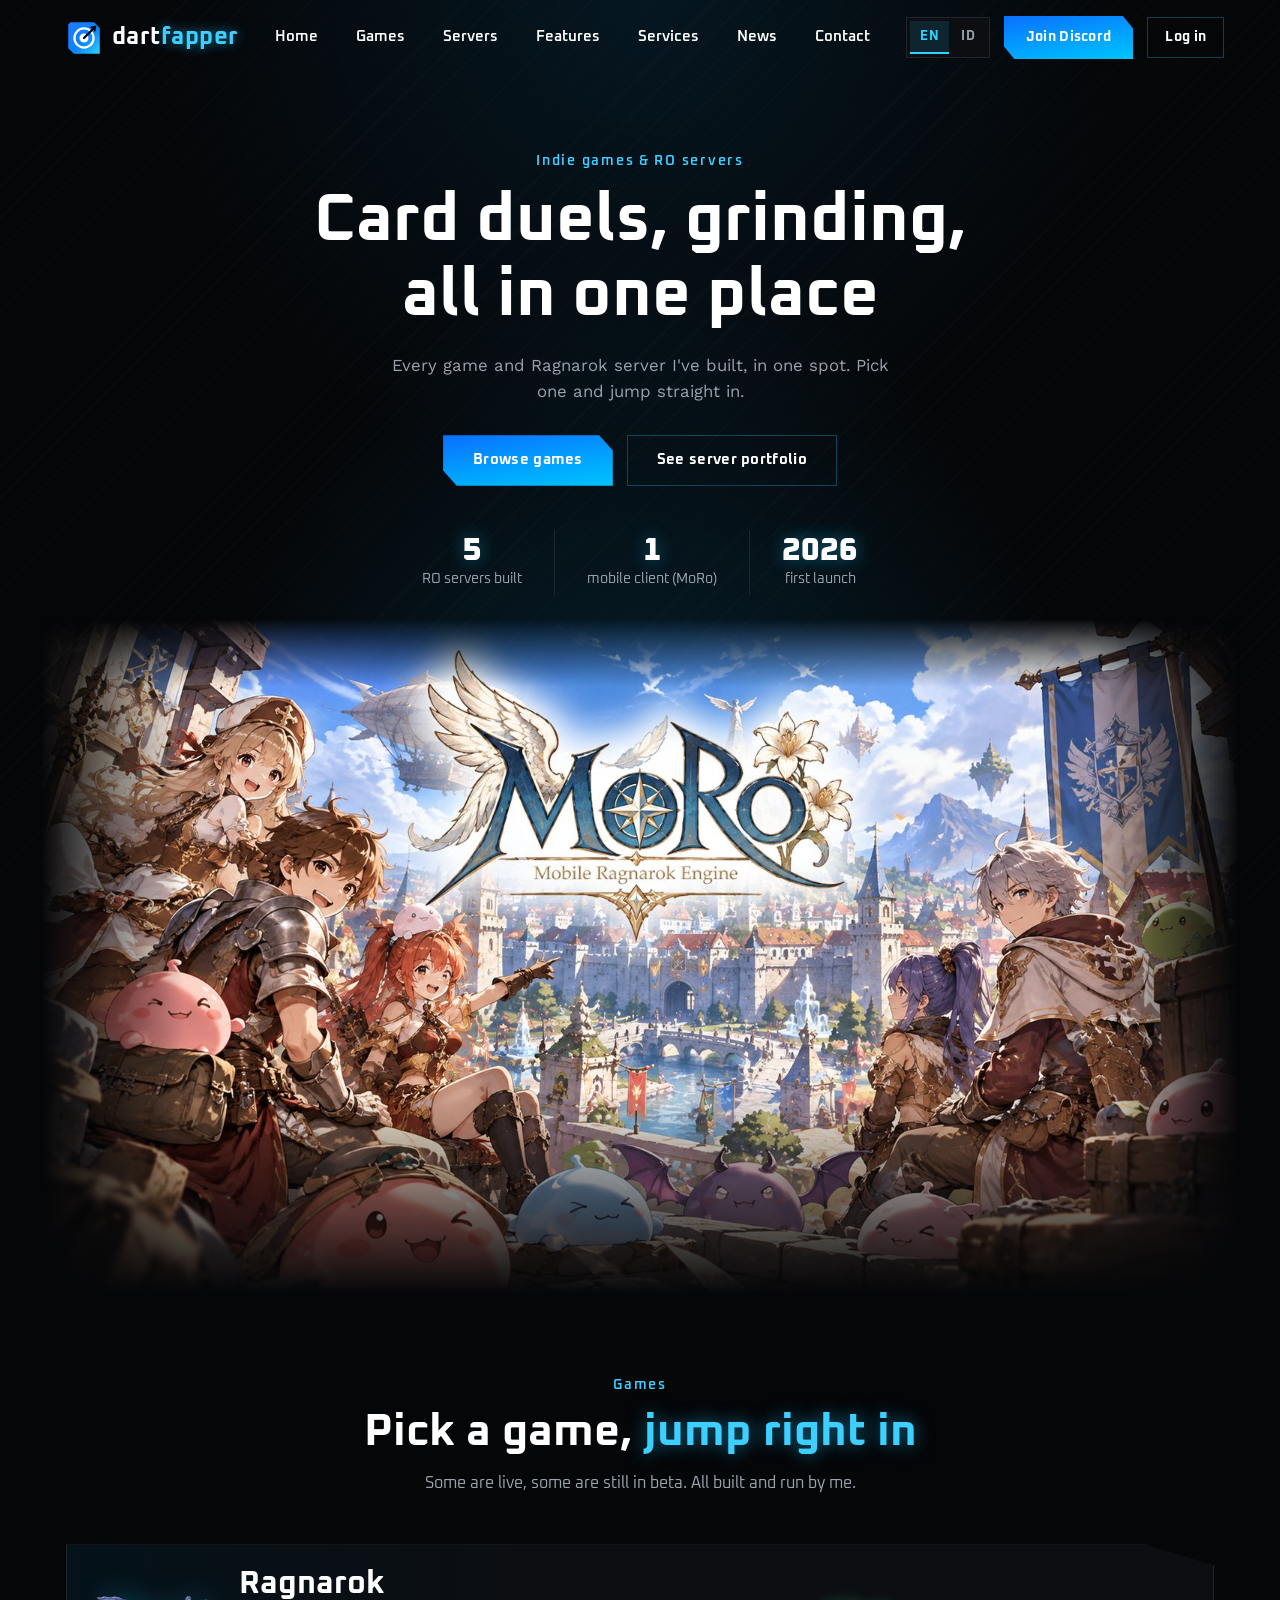
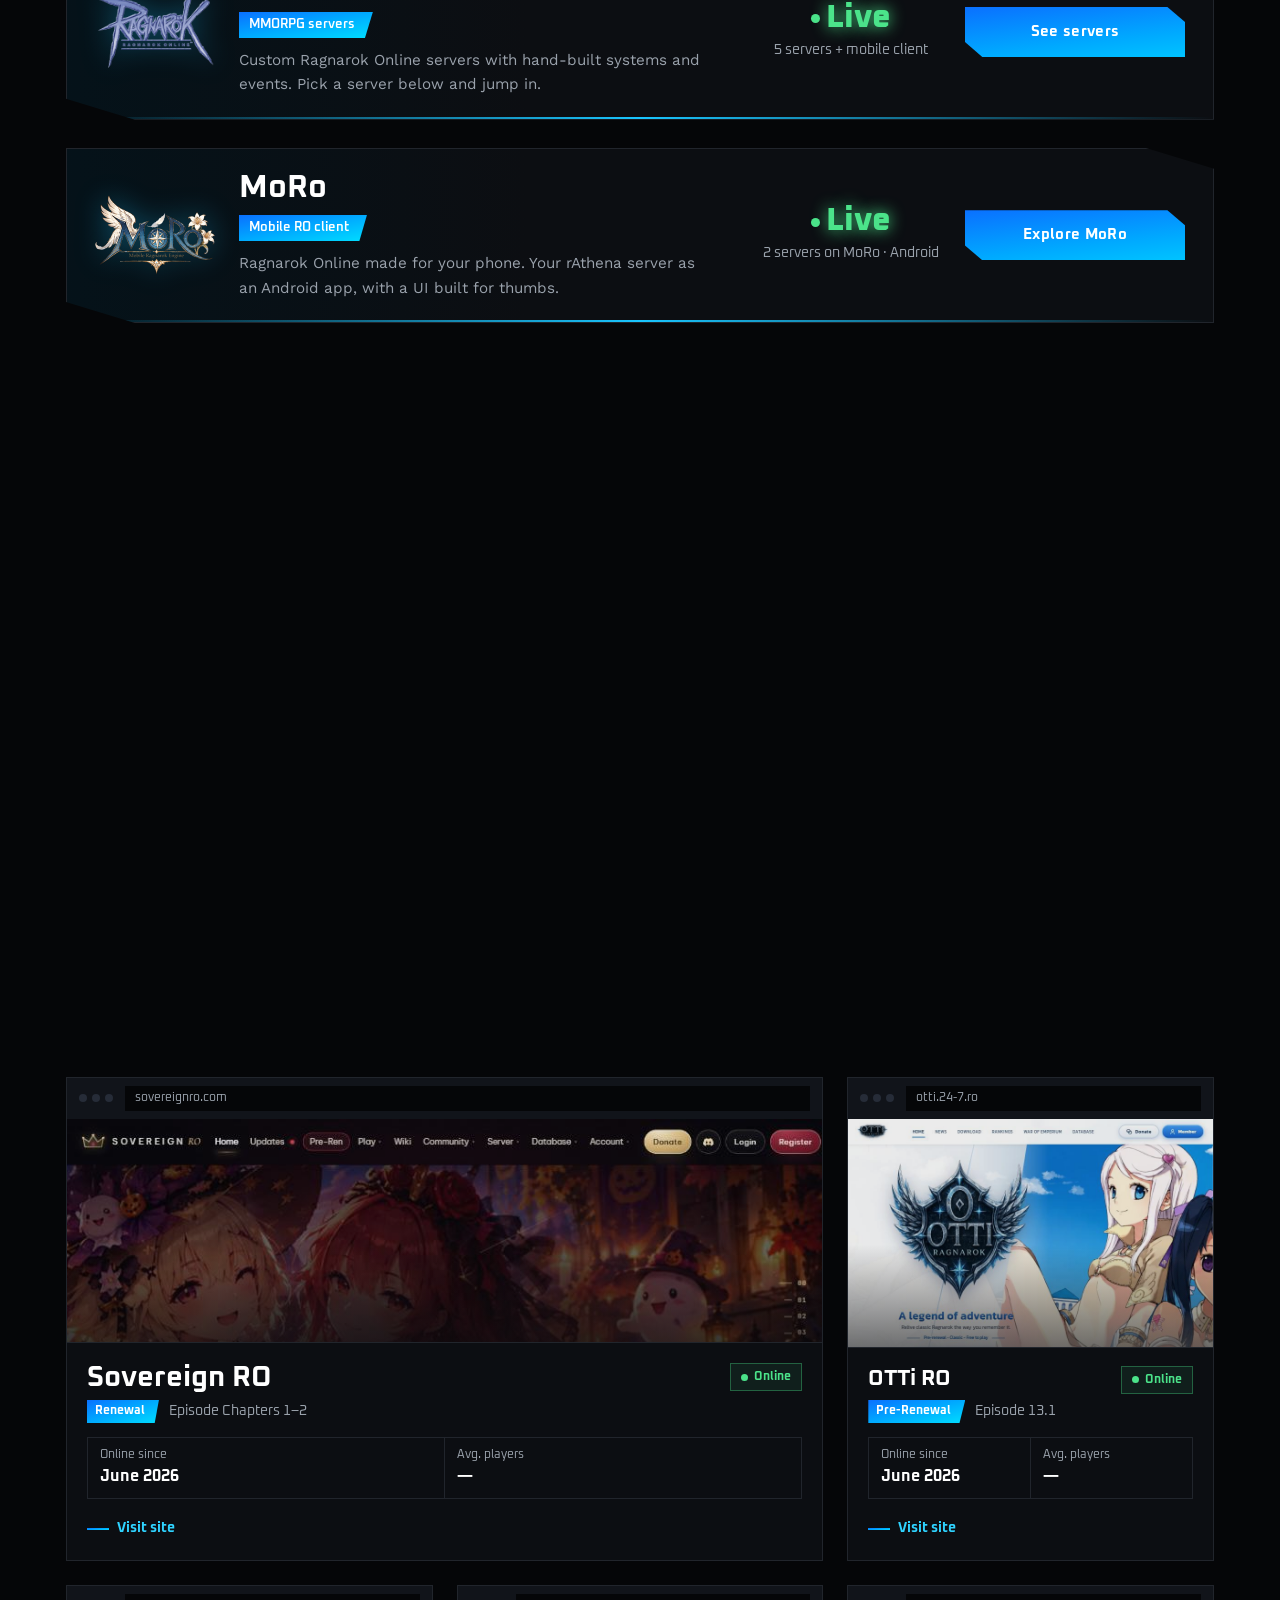
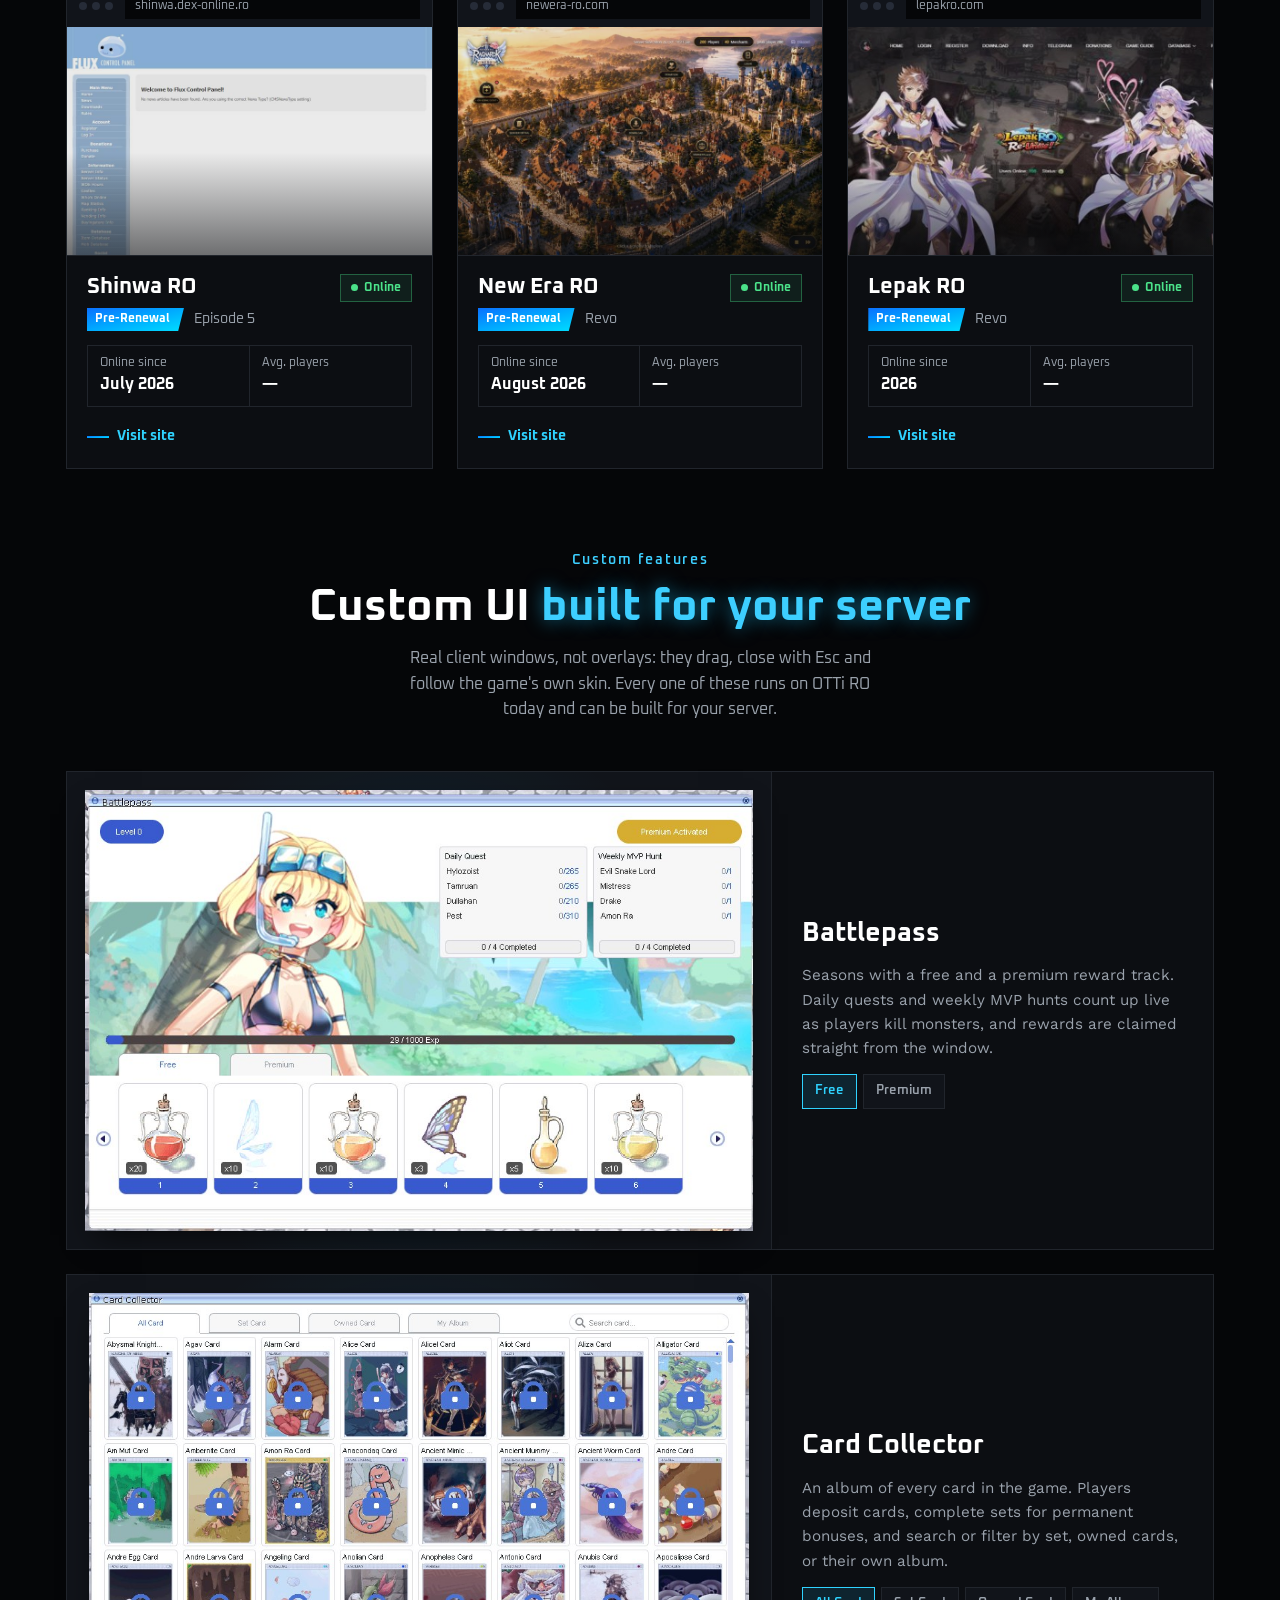
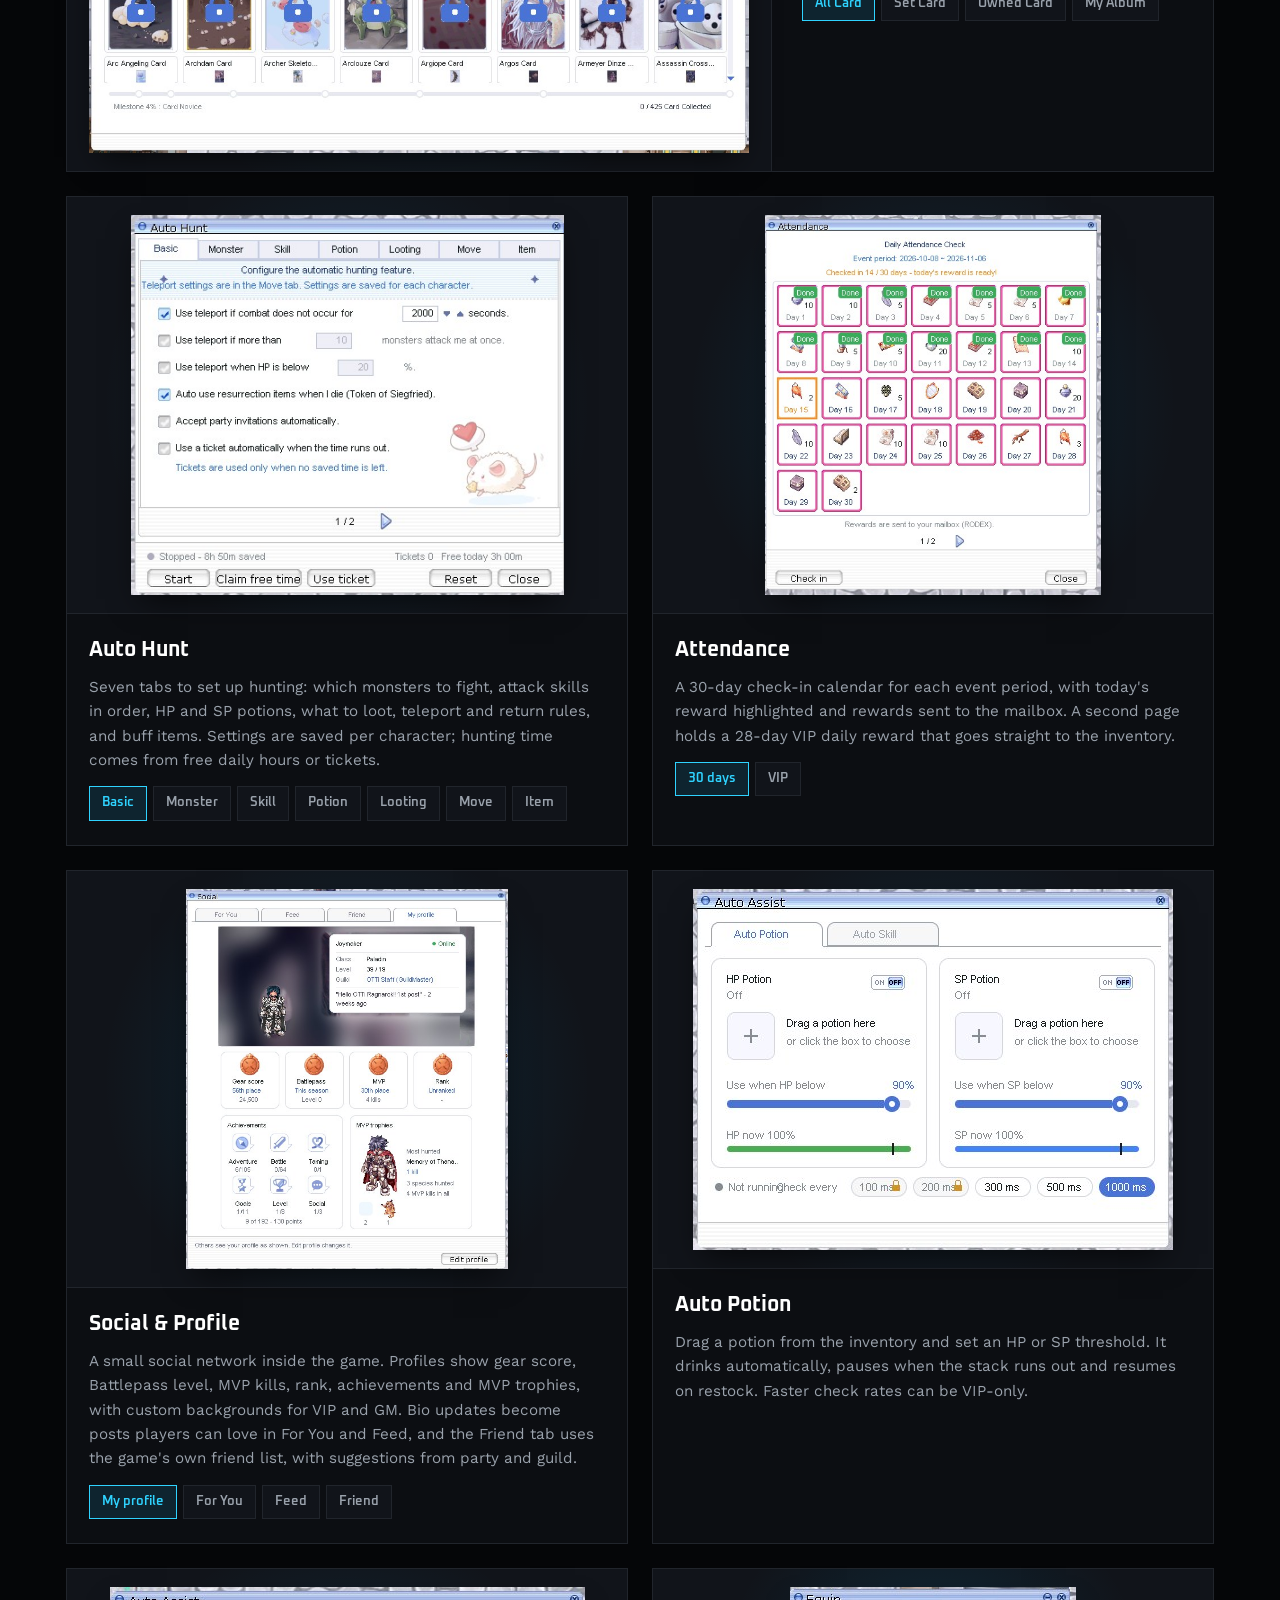
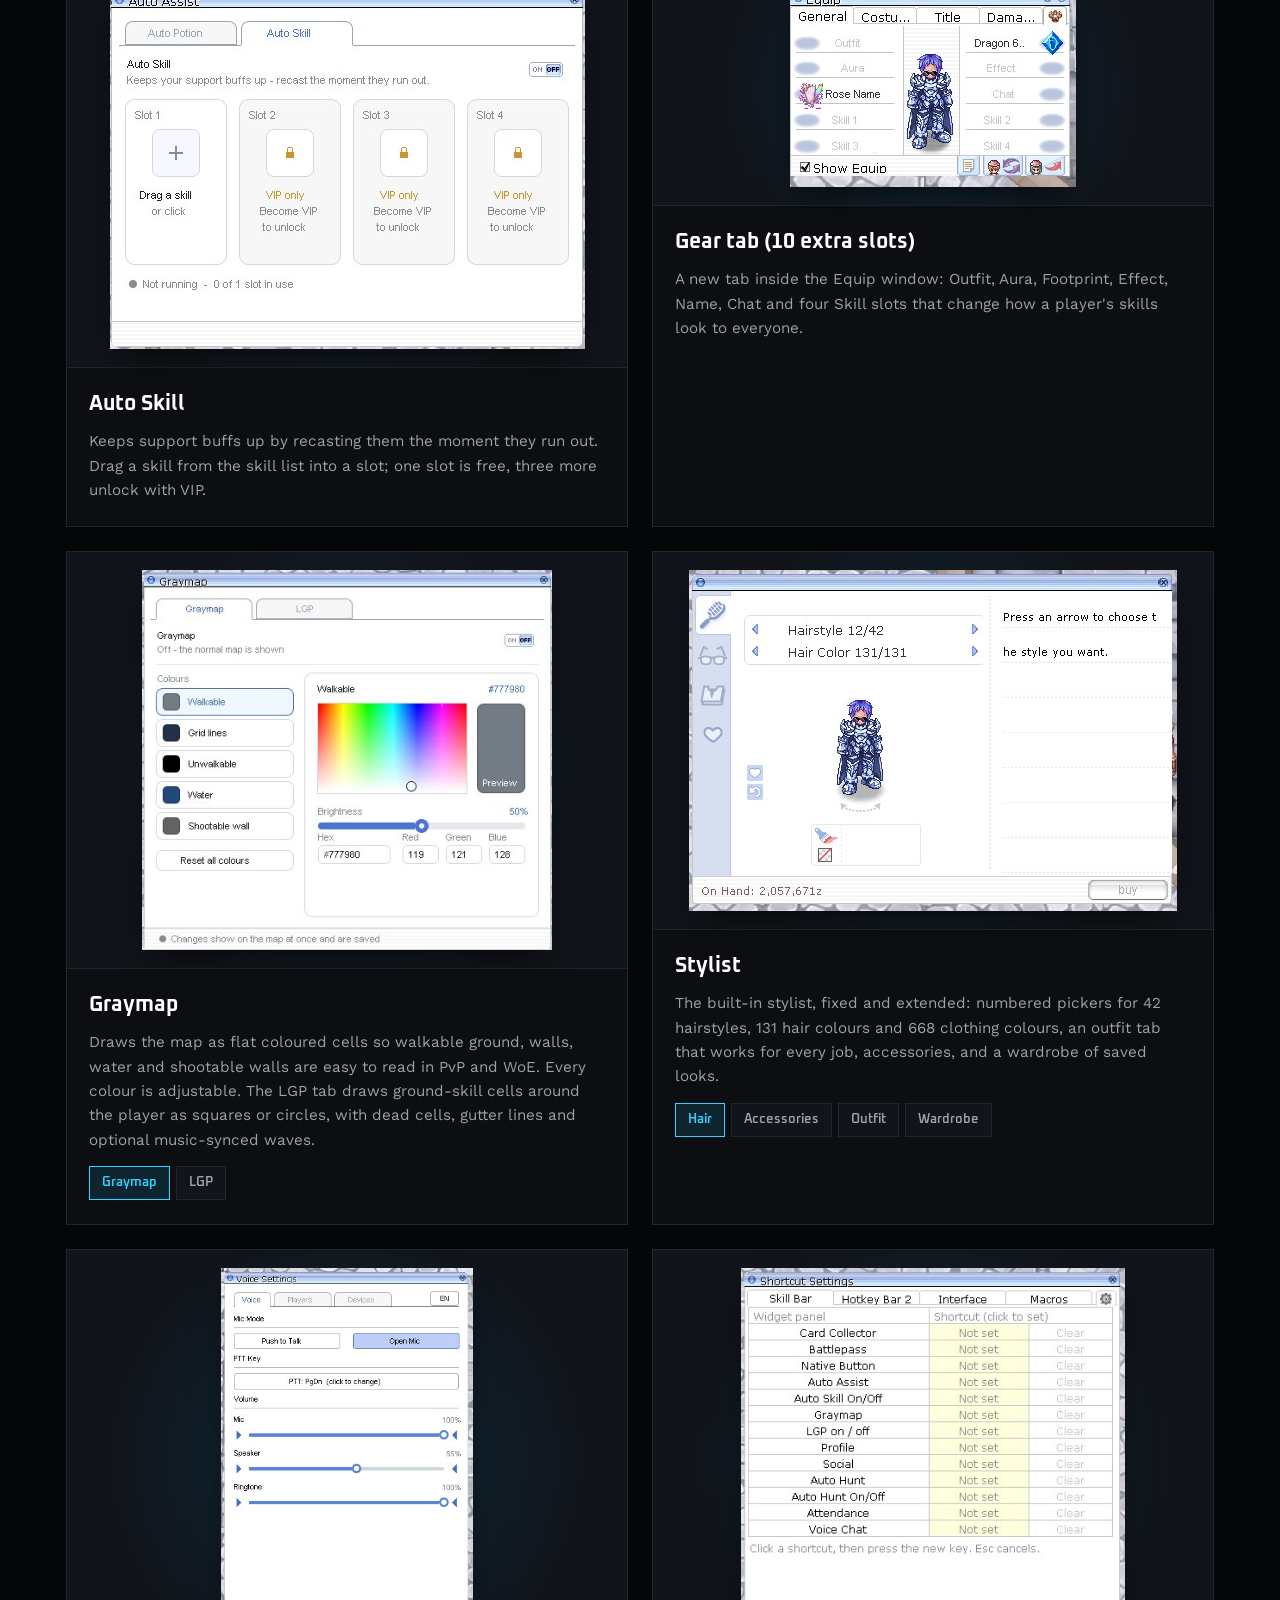
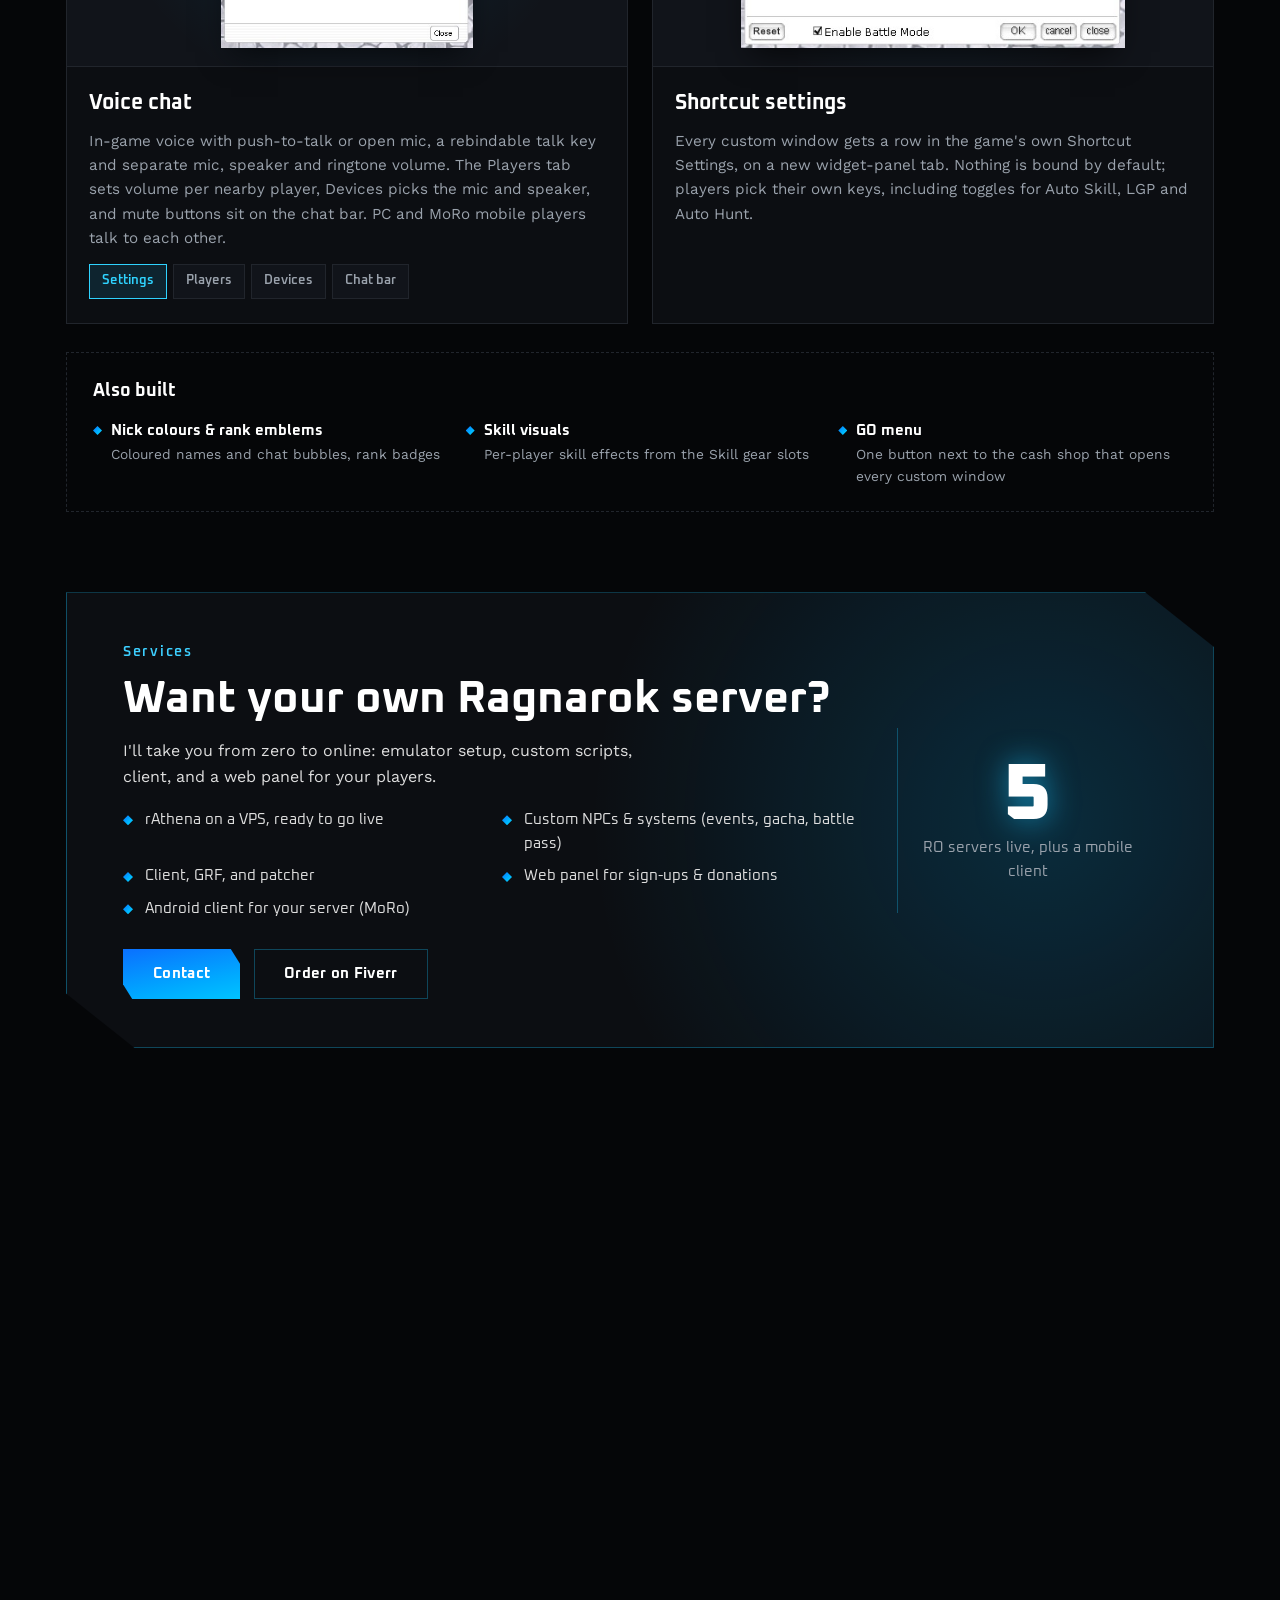
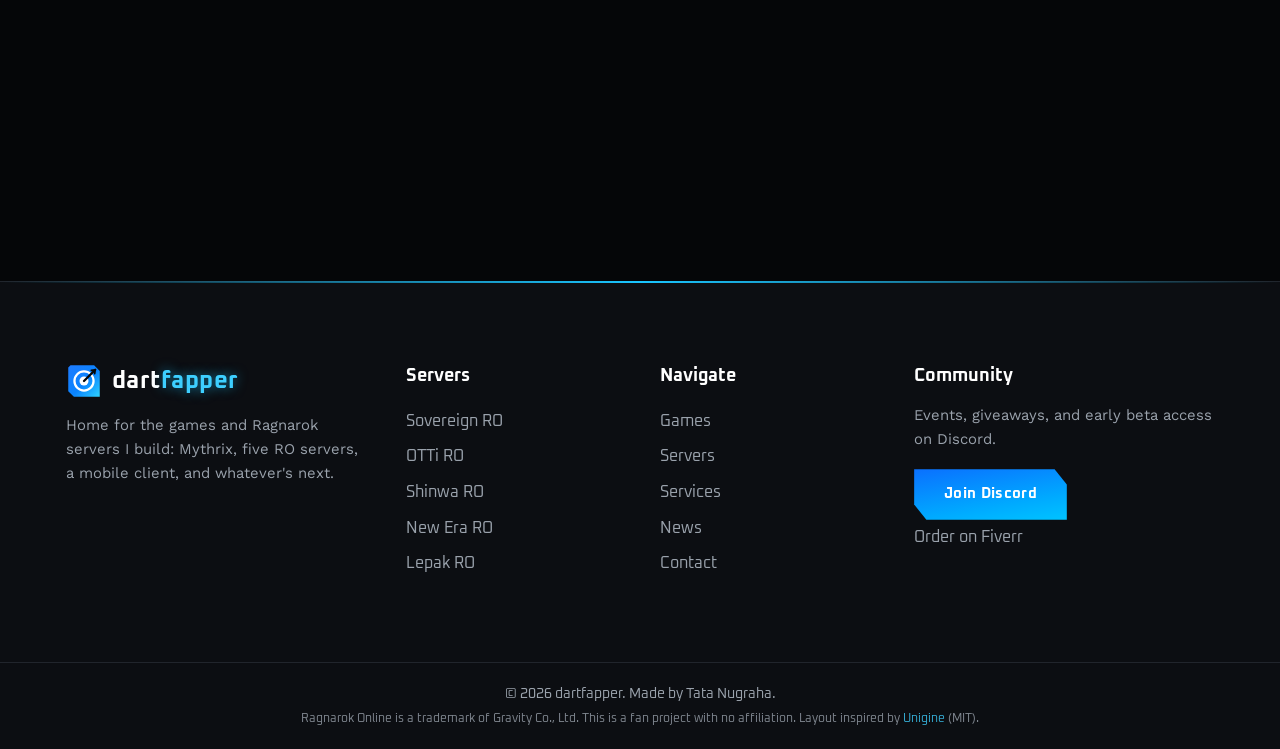
==== index.html @ bc4ebe02 "judul section jadi 'Custom UI built for your server'; Voice 4 tab, Gear baru, kartu Shortcut setting" ====
<!DOCTYPE html>
<html lang="en">
<head>
  <meta charset="UTF-8">
  <meta name="viewport" content="width=device-width, initial-scale=1.0">
  <title>dartfapper — games & Ragnarok servers by Tata</title>
  <meta name="description" content="Games and Ragnarok Online private servers built by Tata Nugraha: Mythrix, Sovereign RO, OTTi RO, Shinwa RO, New Era RO, Lepak RO, and more.">
  <meta property="og:title" content="dartfapper">
  <meta property="og:description" content="Games and Ragnarok servers built by Tata. Pick one and jump in.">
  <meta property="og:image" content="assets/images/servers/newera.jpg">
  <meta name="theme-color" content="#050608">
  <link rel="icon" href="assets/images/favicon.svg" type="image/svg+xml">

  <link rel="preconnect" href="https://fonts.googleapis.com">
  <link rel="preconnect" href="https://fonts.gstatic.com" crossorigin>
  <link href="https://fonts.googleapis.com/css2?family=Oxanium:wght@400;500;600;700;800&family=Work+Sans:wght@400;600&display=swap" rel="stylesheet">
  <link rel="stylesheet" href="assets/css/style.css?v=20261029k">
</head>

<body>

  <!-- HEADER -->
  <header class="header" data-header>
    <div class="container">
      <a href="#top" class="logo" aria-label="dartfapper home">
        <img src="assets/images/favicon.svg" width="36" height="36" alt="">
        <span>dart<b>fapper</b></span>
      </a>

      <nav class="navbar" data-navbar aria-label="Main menu">
        <ul class="navbar-list">
          <li><a href="#top" class="navbar-link" data-nav-link data-i18n="nav.home">Home</a></li>
          <li><a href="#games" class="navbar-link" data-nav-link data-i18n="nav.games">Games</a></li>
          <li><a href="#portfolio" class="navbar-link" data-nav-link data-i18n="nav.portfolio">Servers</a></li>
          <li><a href="#features" class="navbar-link" data-nav-link data-i18n="nav.features">Features</a></li>
          <li><a href="#service" class="navbar-link" data-nav-link data-i18n="nav.service">Services</a></li>
          <li><a href="#news" class="navbar-link" data-nav-link data-i18n="nav.news">News</a></li>
          <li><a href="contact/" class="navbar-link" data-i18n="cta.contact">Contact</a></li>
        </ul>
      </nav>

      <div class="header-actions">
        <div class="lang-switch" role="group" aria-label="Language">
          <button type="button" data-lang-btn="en" aria-pressed="true">EN</button>
          <button type="button" data-lang-btn="id" aria-pressed="false">ID</button>
        </div>
        <a href="#" class="btn btn-primary header-btn" data-discord target="_blank" rel="noopener" data-i18n="cta.discord">Join Discord</a>
        <a href="#" class="btn btn-ghost login-btn" data-login hidden data-i18n="cta.login">Log in</a>
        <button type="button" class="account-chip" data-account hidden>
          <img src="assets/images/favicon.svg" width="28" height="28" alt="" data-account-avatar>
          <span data-account-name></span>
        </button>
        <button class="nav-toggle-btn" aria-label="Open menu" aria-expanded="false" data-nav-toggler>
          <span class="line"></span><span class="line"></span><span class="line"></span>
        </button>
      </div>
    </div>
  </header>

  <main>
    <article>

      <!-- HERO -->
      <section class="hero" id="top" aria-labelledby="hero-title">
        <div class="container">
          <p class="section-subtitle" data-i18n="hero.kicker">Indie games & RO servers</p>
          <h1 class="h1 hero-title" id="hero-title" data-i18n-html="hero.title">Card duels, grinding,<br>all in one place</h1>
          <p class="hero-text" data-i18n="hero.text">Every game and Ragnarok server I've built, in one spot. Pick one and jump straight in.</p>
          <div class="hero-cta">
            <a href="#games" class="btn btn-primary" data-i18n="hero.cta1">Browse games</a>
            <a href="#portfolio" class="btn btn-ghost" data-i18n="hero.cta2">See server portfolio</a>
          </div>
          <ul class="hero-stats">
            <li><strong data-stat="servers">6</strong><span data-i18n="stats.servers">RO servers built</span></li>
            <li><strong data-stat="clients">1</strong><span data-i18n="stats.clients">mobile client (MoRo)</span></li>
            <li><strong>2026</strong><span data-i18n="stats.since">first launch</span></li>
          </ul>
        </div>
        <figure class="hero-banner">
          <a href="moro/" aria-label="MoRo, Mobile Ragnarok Engine">
            <img src="assets/images/hero-moro.jpg" width="1600" height="900" alt="MoRo, Mobile Ragnarok Engine: adventurers and poring above a city">
          </a>
        </figure>
      </section>

      <!-- GAMES -->
      <section class="section games" id="games" aria-labelledby="games-title">
        <div class="container">
          <p class="section-subtitle" data-reveal data-i18n="games.kicker">Games</p>
          <h2 class="h2 section-title" id="games-title" data-reveal data-i18n-html="games.title">Pick a game, <span class="span">jump right in</span></h2>
          <p class="section-text" data-reveal data-i18n="games.text">Some are live, some are still in beta. All built and run by me.</p>
          <ul class="game-list" id="game-list"></ul>
        </div>
      </section>

      <!-- PORTFOLIO -->
      <section class="section portfolio" id="portfolio" aria-labelledby="portfolio-title">
        <div class="container">
          <p class="section-subtitle" data-reveal data-i18n="portfolio.kicker">Server portfolio</p>
          <h2 class="h2 section-title" id="portfolio-title" data-reveal data-i18n-html="portfolio.title">Ragnarok servers <span class="span">I've built</span></h2>
          <p class="section-text" data-reveal data-i18n="portfolio.text">Renewal and pre-renewal, PC and mobile. Click any card to visit the live server.</p>
          <ul class="server-grid" id="server-grid"></ul>
        </div>
      </section>

      <!-- NATIVE CUSTOM UI -->
      <section class="section native" id="features" aria-labelledby="features-title">
        <div class="container">
          <p class="section-subtitle" data-reveal data-i18n="native.kicker">Custom features</p>
          <h2 class="h2 section-title" id="features-title" data-reveal data-i18n-html="native.title">Custom UI <span class="span">built for your server</span></h2>
          <p class="section-text" data-reveal data-i18n="native.text">Real client windows, not overlays: they drag, close with Esc and follow the game's own skin. Every one of these runs on OTTi RO today and can be built for your server.</p>
          <ul class="native-grid" id="native-grid"></ul>
          <div class="native-more" data-reveal>
            <p class="native-more-title" data-i18n="native.more">Also built</p>
            <ul id="native-more"></ul>
          </div>
        </div>
      </section>

      <!-- SERVICE -->
      <section class="section service" id="service" aria-labelledby="service-title">
        <div class="container">
          <div class="service-card" data-reveal>
            <div class="service-copy">
              <p class="section-subtitle" data-i18n="service.kicker">Services</p>
              <h2 class="h2" id="service-title" data-i18n="service.title">Want your own Ragnarok server?</h2>
              <p class="service-text" data-i18n="service.text">I'll take you from zero to online: emulator setup, custom scripts, client, and a web panel for your players.</p>
              <ul class="service-points">
                <li data-i18n="service.p1">rAthena on a VPS, ready to go live</li>
                <li data-i18n="service.p2">Custom NPCs & systems (events, gacha, battle pass)</li>
                <li data-i18n="service.p3">Client, GRF, and patcher</li>
                <li data-i18n="service.p4">Web panel for sign-ups & donations</li>
                <li data-i18n="service.p5">Android client for your server (MoRo)</li>
              </ul>
              <div class="hero-cta service-cta">
                <a class="btn btn-primary" href="contact/?service=server" data-i18n="cta.contact">Contact</a>
                <a class="btn btn-ghost" data-gig href="#" target="_blank" rel="noopener" data-i18n="service.cta">Order on Fiverr</a>
              </div>
            </div>
            <div class="service-proof">
              <strong data-stat="servers">6</strong>
              <span data-i18n="service.proof">RO servers live, plus a mobile client</span>
            </div>
          </div>
        </div>
      </section>

      <!-- NEWS -->
      <section class="section news" id="news" aria-labelledby="news-title">
        <div class="container">
          <p class="section-subtitle" data-reveal data-i18n="news.kicker">Latest</p>
          <h2 class="h2 section-title" id="news-title" data-reveal data-i18n-html="news.title">Updates <span class="span">& patch notes</span></h2>
          <p class="section-text" data-reveal data-i18n="news.text">Events, patches, and progress on what's in the works.</p>
          <ul class="news-list" id="news-list"></ul>
        </div>
      </section>

    </article>
  </main>

  <!-- FOOTER -->
  <footer class="footer" id="contact">
    <div class="section footer-top">
      <div class="container">
        <div class="footer-brand">
          <a href="#top" class="logo">
            <img src="assets/images/favicon.svg" width="36" height="36" alt="">
            <span>dart<b>fapper</b></span>
          </a>
          <p class="footer-text" data-i18n="footer.about">Home for the games and Ragnarok servers I build: Mythrix, five RO servers, a mobile client, and whatever's next.</p>
        </div>

        <ul class="footer-list" data-footer-servers>
          <li><p class="footer-list-title" data-i18n="footer.servers">Servers</p></li>
        </ul>

        <ul class="footer-list">
          <li><p class="footer-list-title" data-i18n="footer.nav">Navigate</p></li>
          <li><a href="#games" class="footer-link" data-i18n="nav.games">Games</a></li>
          <li><a href="#portfolio" class="footer-link" data-i18n="nav.portfolio">Servers</a></li>
          <li><a href="#service" class="footer-link" data-i18n="nav.service">Services</a></li>
          <li><a href="#news" class="footer-link" data-i18n="nav.news">News</a></li>
          <li><a href="contact/" class="footer-link" data-i18n="cta.contact">Contact</a></li>
        </ul>

        <div class="footer-list">
          <p class="footer-list-title" data-i18n="footer.community">Community</p>
          <p class="footer-text" data-i18n="footer.communityText">Events, giveaways, and early beta access on Discord.</p>
          <a href="#" class="btn btn-primary" data-discord target="_blank" rel="noopener" data-i18n="cta.discord">Join Discord</a>
          <a href="#" class="footer-link" data-gig target="_blank" rel="noopener" data-i18n="service.cta">Order on Fiverr</a>
        </div>
      </div>
    </div>

    <div class="footer-bottom">
      <div class="container">
        <p class="copyright">&copy; <span data-year></span> dartfapper. <span data-i18n="footer.by">Made by Tata Nugraha.</span></p>
        <p class="copyright small" data-i18n-html="footer.legal">Ragnarok Online is a trademark of Gravity Co., Ltd. This is a fan project with no affiliation. Layout inspired by <a href="https://github.com/codewithsadee/unigine" target="_blank" rel="noopener">Unigine</a> (MIT).</p>
      </div>
    </div>
  </footer>

  <a href="#top" class="back-top-btn" aria-label="Back to top" data-back-top-btn>
    <svg viewBox="0 0 24 24" width="22" height="22" aria-hidden="true"><path d="M12 5l-7 7h4v7h6v-7h4z" fill="currentColor"/></svg>
  </a>

  <script src="assets/js/data.js?v=20261029k"></script>
  <script src="assets/js/i18n.js?v=20261029k"></script>
  <script src="assets/js/script.js?v=20261029k"></script>
</body>
</html>
---- assets/css/style.css ----
/*-----------------------------------*\
  #VARIABEL
\*-----------------------------------*/
:root {
  /* warna dasar (ngikutin palet Unigine) */
  /* dasar gelap netral; biru cuma dipakai sebagai cahaya/glow */
  --bg-deep: #050608;
  --bg-surface: #0C0E12;
  --bg-surface-2: #11141A;
  --bg-surface-alpha-90: rgba(8, 10, 13, .9);
  --glow: hsl(195, 100%, 55%);
  --glow-strong: hsl(205, 100%, 60%);
  --glow-alpha-30: hsla(195, 100%, 55%, .3);
  --glow-alpha-12: hsla(195, 100%, 55%, .12);
  --cyan: #2FD3FF;
  --gold: #E0A93B;

  --gradient-1: linear-gradient(to right bottom, hsl(215,100%,52%), hsl(200,100%,50%), hsl(188,100%,50%));
  --gradient-2: linear-gradient(90deg, transparent 0%, hsl(195,100%,55%) 50%, transparent 100%);

  --text-white: #fff;
  --text-gainsboro: hsl(0, 0%, 87%);
  --text-muted: hsl(215, 10%, 64%);
  --text-purple: hsl(195, 100%, 62%);

  --border-space-cadet: hsl(215, 14%, 15%);

  --ff-oxanium: "Oxanium", system-ui, sans-serif;
  --ff-work: "Work Sans", system-ui, sans-serif;

  --section-spacing: 80px;

  --clip-btn: polygon(0 0, 92% 0, 100% 30%, 100% 100%, 8% 100%, 0 70%);
  --clip-card: polygon(0 0, 94% 0, 100% 12%, 100% 100%, 6% 100%, 0 88%);
  --clip-tag: polygon(0 0, 100% 0, 94% 100%, 0 100%);
  --clip-tag-r: polygon(6% 0, 100% 0, 100% 100%, 0 100%);

  --transition-1: 250ms ease;
  --cubic-out: cubic-bezier(.05, .83, .52, .97);
}

/*-----------------------------------*\
  #RESET
\*-----------------------------------*/
*, *::before, *::after { margin: 0; padding: 0; box-sizing: border-box; }
li { list-style: none; }
a, img, span, button { display: block; }
a { color: inherit; text-decoration: none; }
img { height: auto; max-width: 100%; }
button { background: none; border: none; font: inherit; color: inherit; cursor: pointer; }
html { font-family: var(--ff-oxanium); scroll-behavior: smooth; }
body {
  background-color: var(--bg-deep);
  background-image:
    radial-gradient(circle at 50% 0%, hsla(200,100%,50%,.10), transparent 45%),
    repeating-linear-gradient(135deg, hsla(0,0%,100%,.018) 0 1px, transparent 1px 22px);
  background-attachment: fixed;
  color: var(--text-gainsboro);
  font-size: 1rem;
  line-height: 1.6;
  overflow-x: hidden;
}
body.nav-active { overflow: hidden; }
:focus-visible { outline: 3px solid var(--cyan); outline-offset: 3px; }
@media (prefers-reduced-motion: reduce) {
  html { scroll-behavior: auto; }
  *, *::before, *::after { transition: none !important; animation: none !important; }
}

/*-----------------------------------*\
  #KOMPONEN
\*-----------------------------------*/
.container { width: 100%; max-width: 1180px; margin-inline: auto; padding-inline: 16px; }
.section { padding-block: var(--section-spacing); }

.section-subtitle {
  color: var(--text-purple);
  font-weight: 600;
  letter-spacing: .12em;
  font-size: .9rem;
  text-align: center;
  margin-bottom: 10px;
}
.h1, .h2 { color: var(--text-white); line-height: 1.12; font-weight: 700; }
.h1 { font-size: clamp(2.2rem, 6vw, 4.2rem); }
.h2 { font-size: clamp(1.8rem, 4vw, 2.8rem); }
.section-title { text-align: center; margin-bottom: 14px; }
.section-title .span { display: inline; color: var(--text-purple); text-shadow: 0 0 18px hsla(195,100%,55%,.55); }
.section-text { color: var(--text-muted); text-align: center; max-width: 52ch; margin: 0 auto 48px; }

.btn {
  display: inline-block;
  color: var(--text-white);
  font-weight: 700;
  font-size: .95rem;
  letter-spacing: .02em;
  padding: 13px 30px;
  clip-path: var(--clip-btn);
  transition: var(--transition-1);
}
.btn-primary { background: var(--gradient-1); background-size: 200% 100%; background-position: 0 0; }
.btn-primary:hover, .btn-primary:focus-visible { background-position: 100% 0; }
.btn-ghost { clip-path: none; background: transparent; color: var(--text-white); box-shadow: inset 0 0 0 1px var(--glow-alpha-30); }
.btn-ghost:hover, .btn-ghost:focus-visible { background: var(--glow-alpha-12); color: var(--cyan); }
.btn:active { transform: translateY(2px); }

/* reveal pas di-scroll */
[data-reveal] { opacity: 0; transform: translateY(24px); transition: opacity .6s var(--cubic-out), transform .6s var(--cubic-out); }
[data-reveal].revealed { opacity: 1; transform: none; }

/*-----------------------------------*\
  #HEADER
\*-----------------------------------*/
.header {
  position: fixed; inset: 0 0 auto 0; z-index: 10;
  padding-block: 16px;
  transition: var(--transition-1);
}
.header.active { background: var(--bg-surface-alpha-90); backdrop-filter: blur(8px); box-shadow: 0 2px 12px hsla(0,0%,0%,.35); padding-block: 12px; }
.header .container { display: flex; align-items: center; gap: 20px; }

.logo { display: flex; align-items: center; gap: 10px; color: var(--text-white); font-size: 1.5rem; font-weight: 700; letter-spacing: .02em; }
.logo b { color: var(--text-purple); font-weight: 700; text-shadow: 0 0 12px hsla(195,100%,55%,.6); }

.header-actions { margin-inline-start: auto; display: flex; align-items: center; gap: 14px; }
.header-btn { padding: 10px 22px; font-size: .9rem; }
.login-btn { padding: 9px 18px; font-size: .9rem; }
.login-btn[hidden], .account-chip[hidden] { display: none; }

.account-chip { display: flex; align-items: center; gap: 8px; padding: 4px 12px 4px 4px; border: 1px solid var(--border-space-cadet); background: var(--bg-surface); color: var(--text-white); font-weight: 600; font-size: .9rem; transition: var(--transition-1); }
.account-chip:hover, .account-chip:focus-visible { box-shadow: inset 0 0 0 1px var(--glow-alpha-30); color: var(--cyan); }
.account-chip img { width: 28px; height: 28px; border-radius: 50%; object-fit: cover; }
.account-chip span { max-width: 14ch; overflow: hidden; text-overflow: ellipsis; white-space: nowrap; }
@media (max-width: 480px) { .account-chip { padding-right: 4px; } .account-chip span { display: none; } }

.lang-switch { display: flex; border: 1px solid var(--border-space-cadet); background: var(--bg-surface); padding: 3px; gap: 2px; }
.lang-switch button { font-weight: 700; font-size: .8rem; letter-spacing: .06em; padding: 6px 10px; color: var(--text-muted); transition: var(--transition-1); }
.lang-switch button:hover { color: var(--text-white); }
.lang-switch button[aria-pressed="true"] { background: var(--glow-alpha-12); color: var(--cyan); box-shadow: inset 0 -2px 0 var(--cyan); }

.navbar-list { display: flex; gap: 6px; }
.navbar-link {
  color: var(--text-white); font-weight: 600; font-size: .95rem;
  padding: 8px 16px; position: relative; transition: var(--transition-1);
}
.navbar-link::after {
  content: ""; position: absolute; left: 16px; right: 16px; bottom: 2px; height: 2px;
  background: var(--gradient-1); transform: scaleX(0); transition: var(--transition-1);
}
.navbar-link:hover::after, .navbar-link.active::after { transform: scaleX(1); }

.nav-toggle-btn { display: none; flex-direction: column; gap: 5px; padding: 6px; }
.nav-toggle-btn .line { width: 26px; height: 3px; background: var(--text-white); transition: var(--transition-1); }
.nav-toggle-btn.active .line:nth-child(1) { transform: translateY(8px) rotate(45deg); }
.nav-toggle-btn.active .line:nth-child(2) { opacity: 0; }
.nav-toggle-btn.active .line:nth-child(3) { transform: translateY(-8px) rotate(-45deg); }

/*-----------------------------------*\
  #HERO
\*-----------------------------------*/
.hero {
  padding-top: 150px;
  text-align: center;
  position: relative;
  overflow: hidden;
  background: radial-gradient(ellipse at 50% 85%, hsla(198,100%,50%,.22), transparent 55%);
}
.hero-title { margin-bottom: 18px; }
.hero-text { font-family: var(--ff-work); color: var(--text-muted); max-width: 50ch; margin: 0 auto 30px; font-size: 1.05rem; }
.hero-cta { display: flex; gap: 14px; justify-content: center; flex-wrap: wrap; }
.hero-stats { display: flex; justify-content: center; gap: 0; margin-top: 44px; flex-wrap: wrap; }
.hero-stats li { padding: 4px 32px; text-align: center; border-left: 1px solid var(--border-space-cadet); }
.hero-stats li:first-child { border-left: 0; }
.hero-stats strong { display: block; font-size: 2rem; font-weight: 800; color: var(--text-white); line-height: 1.1; text-shadow: 0 0 18px hsla(195,100%,55%,.45); }
.hero-stats span { font-size: .85rem; color: var(--text-muted); }
.hero-banner { margin-top: 24px; max-width: 1200px; margin-inline: auto; position: relative; }
.hero-banner::after {
  content: ""; position: absolute; left: 0; right: 0; bottom: 0; height: 30%; pointer-events: none;
  background: linear-gradient(to top, var(--bg-deep), transparent);
}
.hero-banner img {
  width: 100%;
  /* fade the art's edges into the dark page */
  -webkit-mask-image: linear-gradient(to right, transparent, #000 12%, #000 88%, transparent), linear-gradient(to bottom, transparent, #000 10%);
  -webkit-mask-composite: source-in;
  mask-image: linear-gradient(to right, transparent, #000 12%, #000 88%, transparent), linear-gradient(to bottom, transparent, #000 10%);
  mask-composite: intersect;
  transition: transform .8s var(--cubic-out);
}
.hero-banner a:hover img { transform: scale(1.015); }
@keyframes float { 50% { transform: translateY(-10px); } }

/*-----------------------------------*\
  #GAMES (gaya match list)
\*-----------------------------------*/
.game-list { display: grid; gap: 28px; }

.game-item {
  display: grid;
  grid-template-columns: 120px 1fr 180px 220px;
  align-items: center;
  gap: 24px;
  padding: 22px 28px;
  background: linear-gradient(90deg, hsla(198,100%,50%,.07), var(--bg-surface) 40%);
  border: 1px solid var(--border-space-cadet);
  clip-path: var(--clip-card);
  position: relative;
  transition: var(--transition-1);
}
.game-item::before {
  content: ""; position: absolute; left: 0; right: 0; bottom: 0; height: 2px; background: var(--gradient-2);
}
.game-item:hover { border-color: var(--glow-alpha-30); box-shadow: 0 0 24px var(--glow-alpha-12) inset; }

.game-emblem { width: 120px; filter: drop-shadow(0 0 14px hsla(195,100%,55%,.35)); }

.game-name { color: var(--text-white); font-size: clamp(1.4rem, 2.6vw, 2rem); font-weight: 700; line-height: 1.1; margin-bottom: 8px; }
.game-tag {
  display: inline-block; font-size: .8rem; font-weight: 600; color: var(--text-white);
  background: var(--gradient-1); padding: 3px 18px 3px 10px; clip-path: var(--clip-tag); margin-bottom: 10px;
}
.game-blurb { color: var(--text-muted); font-family: var(--ff-work); font-size: .95rem; max-width: 52ch; }

.game-status { text-align: center; }
.status-word { font-size: 2rem; font-weight: 800; line-height: 1; color: var(--text-white); }
.status-word[data-s="live"] { color: #4BE38A; }
.status-word[data-s="beta"] { color: var(--gold); }
.status-word[data-s="soon"] { color: var(--text-purple); }
.status-word { text-shadow: 0 0 16px currentColor; }
.status-info { font-size: .85rem; color: var(--text-muted); margin-top: 6px; }
.status-dot { display: inline-block; width: 9px; height: 9px; border-radius: 50%; background: #4BE38A; margin-right: 6px; vertical-align: middle; box-shadow: 0 0 0 0 #4BE38A; animation: ping 2s infinite; }
@keyframes ping { 70% { box-shadow: 0 0 0 8px transparent; } }

.game-action { text-align: right; }
.game-action .btn { width: 100%; text-align: center; }
.btn-off {
  display: inline-block; width: 100%; text-align: center; padding: 13px 20px;
  font-weight: 600; font-size: .9rem; color: var(--text-muted);
  border: 1px dashed var(--border-space-cadet);
}

/*-----------------------------------*\
  #PORTFOLIO
\*-----------------------------------*/
.server-grid { display: grid; grid-template-columns: repeat(3, 1fr); gap: 24px; }
.server-item.is-featured { grid-column: span 2; }
.server-item.is-wide { grid-column: 1 / -1; }
.is-wide .server-card { display: grid; grid-template-columns: 1.3fr 1fr; }
.is-wide .browser { border-bottom: 0; border-right: 1px solid var(--border-space-cadet); }
.is-wide .server-body { display: flex; flex-direction: column; justify-content: center; padding: 28px 32px; }
.is-wide .server-name { font-size: 1.8rem; }
.server-card {
  display: flex; flex-direction: column; height: 100%;
  background: var(--bg-surface); border: 1px solid var(--border-space-cadet);
  position: relative; transition: border-color .25s ease, box-shadow .25s ease, transform .25s ease;
}
a.server-card:hover, a.server-card:focus-visible { border-color: var(--glow-alpha-30); box-shadow: 0 0 0 1px var(--glow-alpha-12), 0 18px 40px -18px hsla(195,100%,50%,.45); transform: translateY(-3px); }
.browser { border-bottom: 1px solid var(--border-space-cadet); }
.browser-bar { display: flex; align-items: center; gap: 12px; padding: 8px 12px; background: var(--bg-surface-2); }
.browser-bar .dots { display: flex; gap: 5px; }
.browser-bar .dots i { width: 8px; height: 8px; border-radius: 50%; background: #262C38; }
.browser-bar .url { flex: 1; font-size: .75rem; color: var(--text-muted); background: var(--bg-deep); padding: 3px 10px; white-space: nowrap; overflow: hidden; text-overflow: ellipsis; }
.browser-shot { aspect-ratio: 16 / 10; overflow: hidden; position: relative; background: var(--bg-deep); }
.browser-shot img { width: 100%; height: 100%; object-fit: cover; object-position: top center; transition: transform .6s var(--cubic-out), filter .3s ease; filter: saturate(.9) brightness(.92); }
.browser-shot::after { content: ""; position: absolute; inset: 0; background: linear-gradient(to top, hsla(220,20%,4%,.55), transparent 45%); }
a.server-card:hover .browser-shot img { transform: scale(1.04); filter: none; }
.is-featured .browser-shot { aspect-ratio: auto; flex: 1; min-height: 220px; }
.is-featured .browser-shot img { position: absolute; inset: 0; }
.is-featured .browser { flex: 1; display: flex; flex-direction: column; }

.server-body { padding: 18px 20px 20px; }
.server-head { display: flex; justify-content: space-between; align-items: center; gap: 10px; margin-bottom: 6px; }
.server-name { color: var(--text-white); font-size: 1.35rem; line-height: 1.15; }
.is-featured .server-name { font-size: 1.8rem; }
.server-status { display: inline-flex; align-items: center; font-size: .78rem; font-weight: 700; padding: 3px 10px; border: 1px solid; white-space: nowrap; }
.server-status[data-s="online"] { color: #4BE38A; border-color: hsla(145,70%,58%,.35); background: hsla(145,70%,58%,.08); }
.server-status[data-s="soon"] { color: var(--cyan); border-color: var(--glow-alpha-30); background: var(--glow-alpha-12); }
.server-status[data-s="offline"] { color: var(--text-muted); border-color: var(--border-space-cadet); }
.server-status .status-dot { width: 7px; height: 7px; }
.server-meta { display: flex; align-items: center; gap: 10px; font-size: .88rem; color: var(--text-muted); margin-bottom: 14px; flex-wrap: wrap; }
.chip { display: inline-block; font-size: .75rem; font-weight: 700; color: var(--text-white); background: var(--gradient-1); padding: 2px 14px 2px 8px; clip-path: var(--clip-tag); }
.server-stats { display: grid; grid-template-columns: 1fr 1fr; gap: 1px; background: var(--border-space-cadet); border: 1px solid var(--border-space-cadet); margin-bottom: 14px; }
.server-stats div { background: var(--bg-surface); padding: 8px 12px; }
.server-stats dt { font-size: .72rem; color: var(--text-muted); }
.server-stats dd { font-size: 1rem; font-weight: 700; color: var(--text-white); }
.server-link { display: inline-flex; align-items: center; gap: 8px; font-weight: 700; font-size: .85rem; color: var(--cyan); }
.server-link::before { content: ""; width: 22px; height: 2px; background: var(--gradient-1); transition: width .25s ease; }
a.server-card:hover .server-link::before { width: 34px; }
.server-card[data-status="soon"] .server-link { color: var(--text-muted); }

/*-----------------------------------*\
  #JASA
\*-----------------------------------*/
.service { padding-top: 0; }
.service-card {
  display: grid; grid-template-columns: 1fr 260px; align-items: center; gap: 40px;
  padding: 48px 56px;
  background:
    radial-gradient(circle at 85% 50%, hsla(198,100%,50%,.18), transparent 45%),
    var(--bg-surface);
  border: 1px solid var(--glow-alpha-30);
  clip-path: var(--clip-card);
}
.service-copy .section-subtitle { text-align: left; }
.service-copy .h2 { margin-bottom: 14px; }
.service-text { font-family: var(--ff-work); color: var(--text-gainsboro); max-width: 52ch; margin-bottom: 18px; }
.service-points { display: grid; grid-template-columns: 1fr 1fr; gap: 8px 24px; margin-bottom: 28px; }
.service-points li { padding-left: 22px; position: relative; font-size: .95rem; }
.service-points li::before {
  content: ""; position: absolute; left: 0; top: .5em; width: 10px; height: 10px;
  background: var(--gradient-1); clip-path: polygon(50% 0, 100% 50%, 50% 100%, 0 50%);
}
.service-proof { text-align: center; padding: 28px 10px; border-left: 1px solid var(--glow-alpha-30); }
.service-proof strong { display: block; font-size: 5rem; font-weight: 800; line-height: 1; color: var(--text-white); text-shadow: 0 0 30px hsla(195,100%,55%,.6); }
.service-proof span { color: var(--text-muted); font-size: .95rem; }

/*-----------------------------------*\
  #NEWS
\*-----------------------------------*/
.news-list { display: grid; grid-template-columns: repeat(3, 1fr); gap: 28px; }

.news-card {
  background: var(--bg-surface);
  border: 1px solid var(--border-space-cadet);
  height: 100%;
  display: flex; flex-direction: column;
  transition: var(--transition-1);
}
.news-card:hover { transform: translateY(-4px); border-color: var(--glow-alpha-30); box-shadow: 0 0 28px var(--glow-alpha-12); }

.news-thumb {
  aspect-ratio: 16 / 10; position: relative; overflow: hidden;
  display: grid; place-items: center;
  background:
    radial-gradient(circle at 50% 55%, hsla(198,100%,50%,.28), transparent 60%),
    repeating-linear-gradient(135deg, hsla(0,0%,100%,.05) 0 2px, transparent 2px 16px),
    var(--bg-surface-2);
}
.news-thumb img { width: 46%; transition: transform .5s var(--cubic-out); filter: drop-shadow(0 10px 20px hsla(0,0%,0%,.5)); }
.news-card:hover .news-thumb img { transform: scale(1.08) rotate(-3deg); }
.news-chip {
  position: absolute; left: 0; bottom: 0; background: var(--gradient-1);
  color: var(--text-white); font-size: .75rem; font-weight: 700; padding: 4px 18px 4px 12px; clip-path: var(--clip-tag);
}

.news-body { padding: 20px 22px 24px; display: flex; flex-direction: column; flex: 1; }
.news-date { font-size: .82rem; color: var(--text-purple); margin-bottom: 8px; }
.news-title { color: var(--text-white); font-size: 1.2rem; line-height: 1.3; margin-bottom: 10px; }
.news-text { font-family: var(--ff-work); font-size: .93rem; color: var(--text-muted); margin-bottom: 16px; flex: 1; }
.news-link { font-weight: 700; font-size: .85rem; color: var(--text-white); display: inline-flex; align-items: center; gap: 8px; }
.news-link::before { content: ""; width: 26px; height: 2px; background: var(--gradient-1); }
.news-link:hover { color: var(--cyan); }

/*-----------------------------------*\
  #FOOTER
\*-----------------------------------*/
.footer { background: var(--bg-surface); border-top: 1px solid var(--border-space-cadet); position: relative; }
.footer::before { content: ""; position: absolute; top: -1px; left: 0; right: 0; height: 2px; background: var(--gradient-2); }
.footer-top .container { display: grid; grid-template-columns: 1.4fr 1fr 1fr 1.4fr; gap: 40px; }
.footer-text { font-family: var(--ff-work); font-size: .93rem; color: var(--text-muted); margin: 14px 0 18px; max-width: 36ch; }
.footer-list-title { color: var(--text-white); font-weight: 700; font-size: 1.1rem; margin-bottom: 14px; }
.footer-link { color: var(--text-muted); padding-block: 5px; transition: var(--transition-1); }
.footer-link:hover { color: var(--text-purple); transform: translateX(4px); }

.footer-bottom { border-top: 1px solid var(--border-space-cadet); padding-block: 20px; }
.copyright { font-size: .88rem; color: var(--text-muted); text-align: center; }
.copyright.small { font-size: .78rem; opacity: .8; margin-top: 4px; }
.copyright a, .copyright span { display: inline; }
.copyright a { color: var(--text-purple); }

.back-top-btn {
  position: fixed; right: 20px; bottom: 20px; z-index: 5;
  width: 44px; height: 44px; display: grid; place-items: center;
  background: var(--gradient-1); color: var(--text-white); clip-path: var(--clip-btn);
  opacity: 0; visibility: hidden; transform: translateY(10px); transition: var(--transition-1);
}
.back-top-btn.active { opacity: 1; visibility: visible; transform: none; }

/*-----------------------------------*\
  #RESPONSIVE
\*-----------------------------------*/
@media (max-width: 1000px) {
  .game-item { grid-template-columns: 100px 1fr; row-gap: 18px; }
  .game-emblem { width: 100px; }
  .game-status { text-align: left; display: flex; align-items: baseline; gap: 12px; }
  .game-status, .game-action { grid-column: 2; }
  .game-action .btn, .btn-off { width: auto; }
  .news-list { grid-template-columns: repeat(2, 1fr); }
  .footer-top .container { grid-template-columns: 1fr 1fr; }
  .service-card { grid-template-columns: 1fr; padding: 36px 28px; }
  .service-proof { border-left: 0; border-top: 1px solid var(--glow-alpha-30); text-align: left; padding: 20px 0 0; }
  .server-grid { grid-template-columns: repeat(2, 1fr); }
  .server-item.is-featured { grid-column: span 2; }
  .is-featured .browser-shot { aspect-ratio: 16 / 9; min-height: 0; flex: none; }
  .is-featured .browser-shot img { position: static; }
  .is-wide .server-card { grid-template-columns: 1fr; }
  .is-wide .browser { border-right: 0; border-bottom: 1px solid var(--border-space-cadet); }
}

@media (max-width: 820px) {
  .nav-toggle-btn { display: flex; }
  .header-btn { display: none; }
  .header .container { justify-content: space-between; }
  .hero-stats li { padding: 4px 18px; }
  .navbar {
    position: fixed; inset: 68px 0 auto 0; background: var(--bg-surface);
    border-bottom: 1px solid var(--border-space-cadet);
    max-height: 0; overflow: hidden; transition: max-height .35s ease;
  }
  .navbar.active { max-height: 320px; }
  .navbar-list { flex-direction: column; padding: 10px 16px 18px; }
  .navbar-link { padding: 12px 0; }
  .navbar-link::after { left: 0; right: auto; width: 40px; }
}

@media (max-width: 600px) {
  :root { --section-spacing: 56px; }
  .hero { padding-top: 120px; }
  .game-item { grid-template-columns: 72px 1fr; padding: 18px; gap: 16px; clip-path: none; }
  .game-emblem { width: 72px; }
  .game-status, .game-action { grid-column: 1 / -1; }
  .game-action .btn, .btn-off { width: 100%; }
  .news-list { grid-template-columns: 1fr; }
  .footer-top .container { grid-template-columns: 1fr; }
  .service-card { clip-path: none; padding: 28px 20px; }
  .service-points { grid-template-columns: 1fr; }
  .server-grid { grid-template-columns: 1fr; }
  .server-item.is-featured, .server-item.is-wide { grid-column: auto; }
  .hero-stats { display: grid; grid-template-columns: repeat(3, 1fr); }
  .hero-stats li { padding: 4px 6px; }
  .hero-stats strong { font-size: 1.5rem; }
  .hero-stats span { font-size: .75rem; display: block; line-height: 1.3; }
  .hero-cta .btn { flex: 1 1 100%; text-align: center; }
}

/*-----------------------------------*\
  #KONTAK (contact/)
\*-----------------------------------*/
.contact-page { padding-top: 70px; min-height: calc(100vh - 70px); }
.contact-grid { display: grid; grid-template-columns: 1.5fr 1fr; gap: 28px; align-items: start; text-align: left; }
.contact-form, .contact-card { background: var(--bg-surface); border: 1px solid var(--border-space-cadet); }
.contact-form { display: grid; gap: 18px; padding: 32px; border-color: var(--glow-alpha-30); }
.contact-services { border: 0; display: grid; grid-template-columns: repeat(4, 1fr); gap: 8px; }
.contact-services legend { color: var(--text-white); font-weight: 600; margin-bottom: 10px; }
.contact-services label { position: relative; cursor: pointer; }
.contact-services input { position: absolute; opacity: 0; }
.contact-services span { display: grid; place-items: center; height: 100%; min-height: 52px; padding: 8px 10px; text-align: center; font-weight: 600; font-size: .88rem; color: var(--text-muted); border: 1px solid var(--border-space-cadet); background: var(--bg-surface-2); transition: var(--transition-1); }
.contact-services label:hover span { color: var(--text-white); }
.contact-services input:checked + span { color: var(--cyan); border-color: var(--cyan); background: var(--glow-alpha-12); box-shadow: inset 0 -2px 0 var(--cyan); }
.contact-services input:focus-visible + span { outline: 3px solid var(--cyan); outline-offset: 2px; }
.contact-row { display: grid; grid-template-columns: 1fr 1fr; gap: 16px; }
.field { display: grid; gap: 6px; font-weight: 600; font-size: .9rem; color: var(--text-white); }
.field span { display: inline; }
.field input, .field select, .field textarea {
  width: 100%; font: 400 1rem var(--ff-work); color: var(--text-white);
  background: var(--bg-deep); border: 1px solid var(--border-space-cadet); padding: 11px 12px; transition: var(--transition-1);
}
.field textarea { resize: vertical; min-height: 120px; }
.field input:focus, .field select:focus, .field textarea:focus { outline: none; border-color: var(--cyan); box-shadow: 0 0 0 3px var(--glow-alpha-12); }
.field ::placeholder { color: hsl(215, 10%, 42%); }
.hp { position: absolute; left: -9999px; width: 1px; height: 1px; overflow: hidden; }
.contact-error { color: #FF7A7A; background: hsla(0,100%,70%,.08); border: 1px solid hsla(0,100%,70%,.3); padding: 10px 14px; font-size: .92rem; }
.contact-error[hidden] { display: none; }
.contact-form .btn { justify-self: start; }
.contact-form .btn:disabled { opacity: .6; cursor: wait; }
.contact-note { font-size: .85rem; color: var(--text-muted); }
.contact-aside { display: grid; gap: 16px; }
.contact-card { padding: 24px; }
.contact-card h2 { color: var(--text-white); font-size: 1.2rem; margin-bottom: 14px; }
.contact-card .btn { margin-top: 10px; }
.contact-offer { display: grid; gap: 14px; }
.contact-offer li { padding-left: 16px; border-left: 2px solid var(--glow-alpha-30); }
.contact-offer strong { display: block; color: var(--text-white); }
.contact-offer span { display: block; font-family: var(--ff-work); font-size: .9rem; color: var(--text-muted); }
.contact-offer a { display: inline-block; margin-top: 4px; font-weight: 700; font-size: .85rem; color: var(--cyan); }
.contact-proof { display: grid; grid-template-columns: 1fr 1fr; gap: 12px; }
.contact-proof strong { display: block; font-size: 2.2rem; font-weight: 800; line-height: 1; color: var(--text-white); text-shadow: 0 0 18px hsla(195,100%,55%,.45); }
.contact-proof span { font-size: .82rem; color: var(--text-muted); }
.contact-thanks { text-align: center; padding-block: 60px; }
.contact-thanks .hero-cta { margin-top: 8px; }
.contact-page [data-reveal] { opacity: 1; transform: none; }
@media (max-width: 900px) {
  .contact-grid { grid-template-columns: 1fr; }
  .contact-services { grid-template-columns: 1fr 1fr; }
}
@media (max-width: 600px) {
  .contact-form { padding: 22px 16px; }
  .contact-row { grid-template-columns: 1fr; }
  .contact-form .btn { justify-self: stretch; text-align: center; }
}
.service-cta { justify-content: flex-start; }
.field.req > span:first-child::after { content: " *"; color: var(--cyan); }
@media (max-width: 480px) { .contact-back { display: none; } }

/*-----------------------------------*\
  #FITUR NATIVE (OTTi RO)
\*-----------------------------------*/
.native { padding-top: 0; }
.native-grid { display: grid; grid-template-columns: repeat(2, 1fr); gap: 24px; }
.native-item { display: flex; flex-direction: column; background: var(--bg-surface); border: 1px solid var(--border-space-cadet); transition: border-color .25s ease, box-shadow .25s ease; }
.native-item:hover { border-color: var(--glow-alpha-30); box-shadow: 0 0 24px var(--glow-alpha-12); }
.native-item.is-wide { grid-column: 1 / -1; display: grid; grid-template-columns: 1.6fr 1fr; }
.native-shot { display: grid; place-items: center; padding: 18px; background: radial-gradient(circle at 50% 50%, hsla(198,100%,50%,.14), transparent 70%), var(--bg-surface-2); border-bottom: 1px solid var(--border-space-cadet); min-height: 220px; }
.is-wide .native-shot { border-bottom: 0; border-right: 1px solid var(--border-space-cadet); }
.native-shot img { max-height: 380px; width: auto; box-shadow: 0 14px 30px -10px hsla(0,0%,0%,.7); transition: transform .4s var(--cubic-out); cursor: zoom-in; }
.is-wide .native-shot img { max-height: 460px; }
.native-shot:hover img { transform: scale(1.02); }
.native-body { padding: 20px 22px 24px; }
.is-wide .native-body { display: flex; flex-direction: column; justify-content: center; padding: 28px 30px; }
.native-name { color: var(--text-white); font-size: 1.3rem; margin-bottom: 8px; }
.is-wide .native-name { font-size: 1.7rem; }
.native-text { font-family: var(--ff-work); font-size: .95rem; color: var(--text-muted); }
.native-more { margin-top: 28px; padding: 24px 26px; border: 1px dashed var(--border-space-cadet); }
.native-more-title { color: var(--text-white); font-weight: 700; font-size: 1.1rem; margin-bottom: 14px; }
.native-more ul { display: grid; grid-template-columns: repeat(3, 1fr); gap: 14px 24px; }
.native-more li { padding-left: 18px; position: relative; }
.native-more li::before { content: ""; position: absolute; left: 0; top: .45em; width: 9px; height: 9px; background: var(--gradient-1); clip-path: polygon(50% 0, 100% 50%, 50% 100%, 0 50%); }
.native-more strong { display: block; color: var(--text-white); font-size: .95rem; }
.native-more span { display: block; font-family: var(--ff-work); font-size: .86rem; color: var(--text-muted); }
@media (max-width: 1000px) {
  .native-item.is-wide { grid-template-columns: 1fr; }
  .is-wide .native-shot { border-right: 0; border-bottom: 1px solid var(--border-space-cadet); }
  .native-more ul { grid-template-columns: 1fr 1fr; }
}
@media (max-width: 600px) {
  .native-grid { grid-template-columns: 1fr; }
  .native-shot { padding: 10px; min-height: 0; }
  .native-more ul { grid-template-columns: 1fr; }
}
.native-pages { display: flex; flex-wrap: wrap; gap: 6px; margin-top: 14px; }
.native-pages button { font-family: var(--ff-oxanium); font-weight: 600; font-size: .8rem; padding: 6px 12px; color: var(--text-muted); background: var(--bg-surface-2); border: 1px solid var(--border-space-cadet); transition: var(--transition-1); }
.native-pages button:hover { color: var(--text-white); }
.native-pages button[aria-pressed="true"] { color: var(--cyan); border-color: var(--cyan); background: var(--glow-alpha-12); }
.header-btn, .login-btn { white-space: nowrap; }
@media (max-width: 1240px) and (min-width: 821px) {
  .header .container { gap: 12px; }
  .navbar-link { padding: 8px 9px; font-size: .9rem; }
  .navbar-link::after { left: 9px; right: 9px; }
}
.logo { flex-shrink: 0; }
@media (max-width: 1100px) and (min-width: 821px) {
  .navbar-list li:first-child { display: none; }
}
@media (max-width: 1000px) { .header-btn { display: none; } }
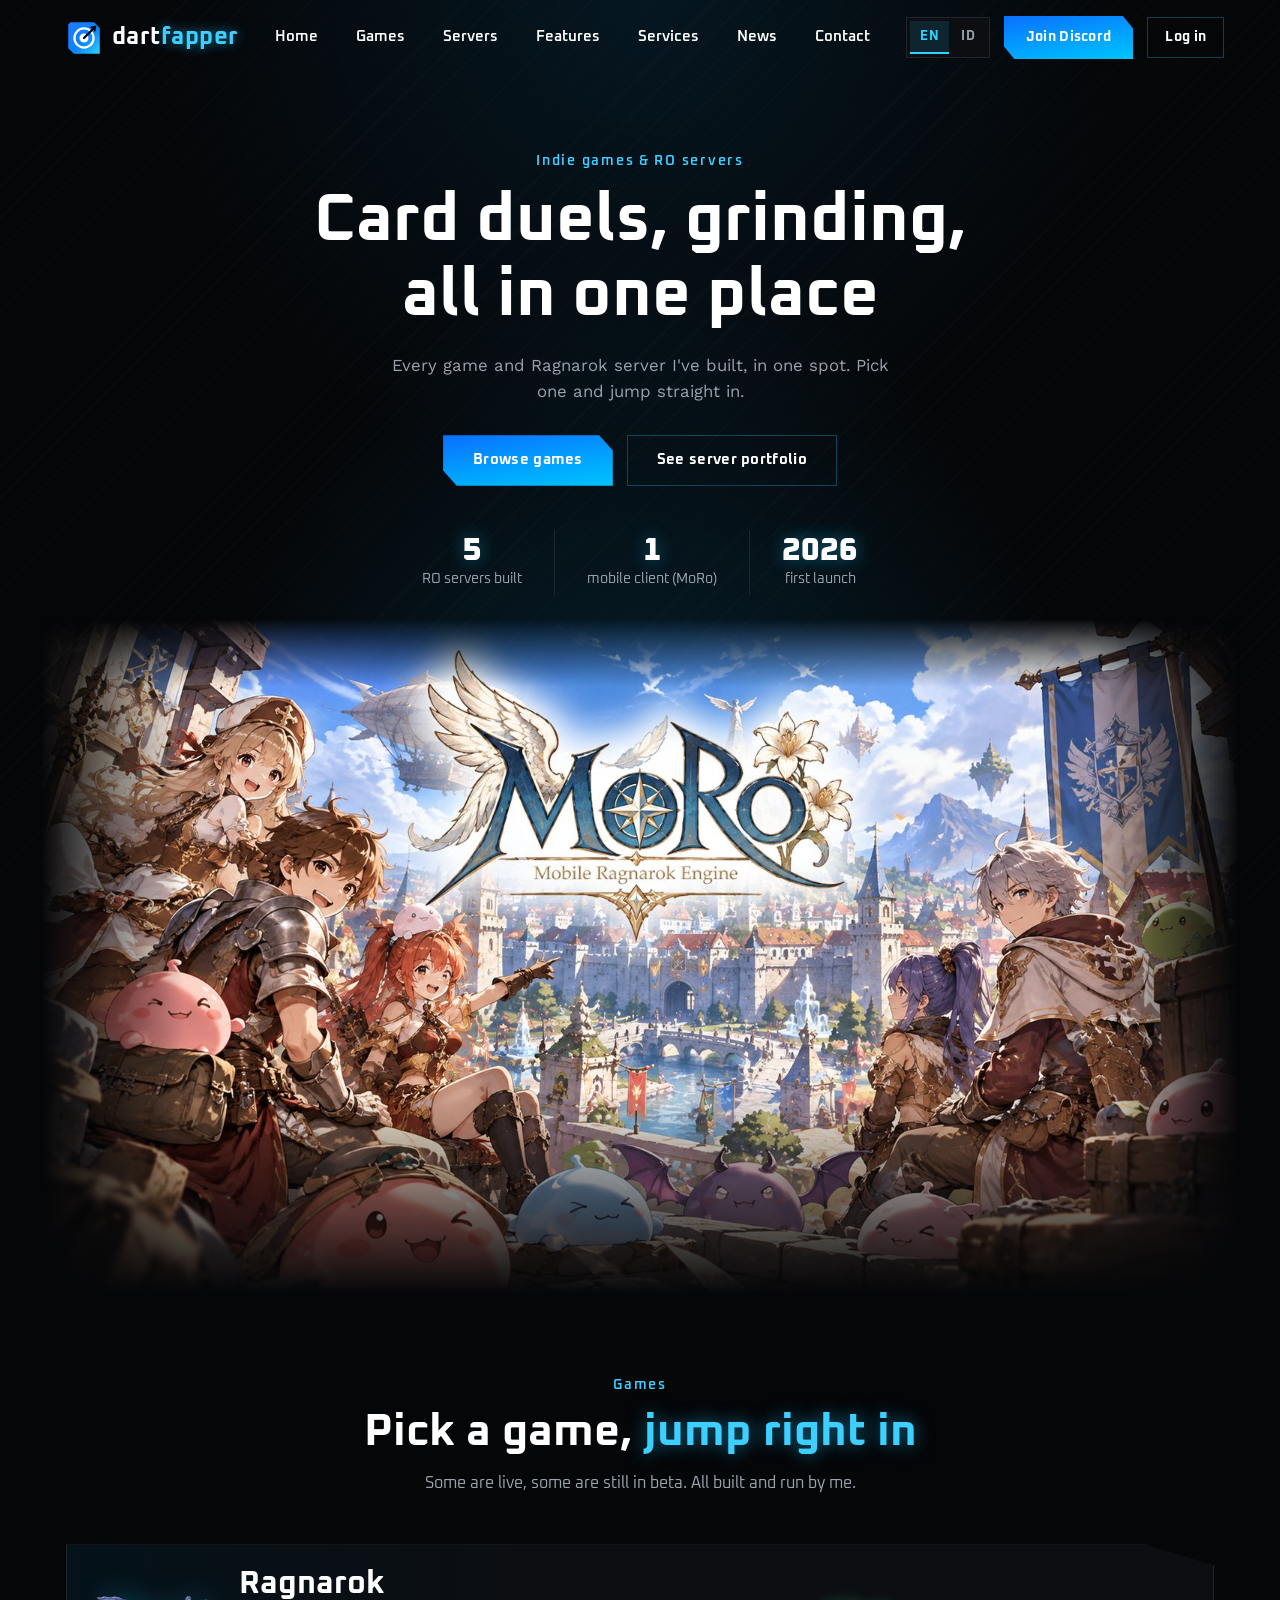
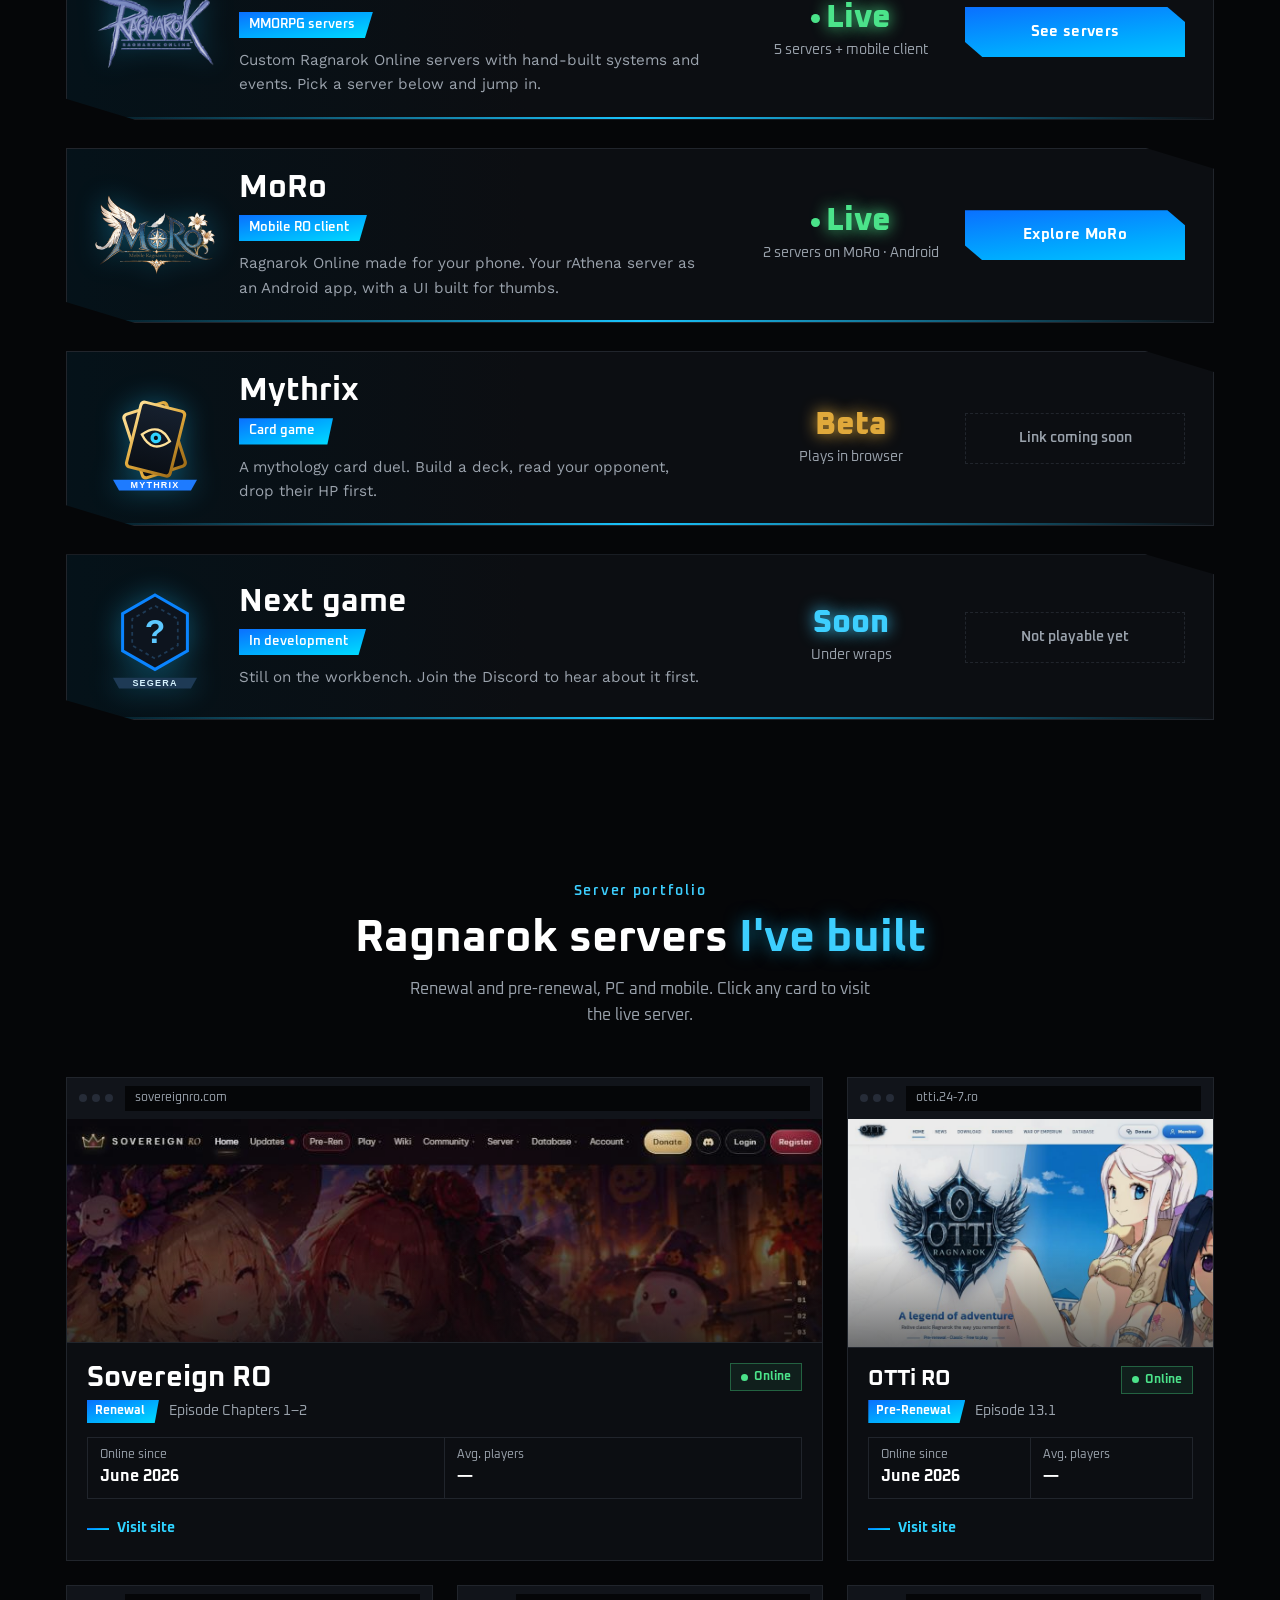
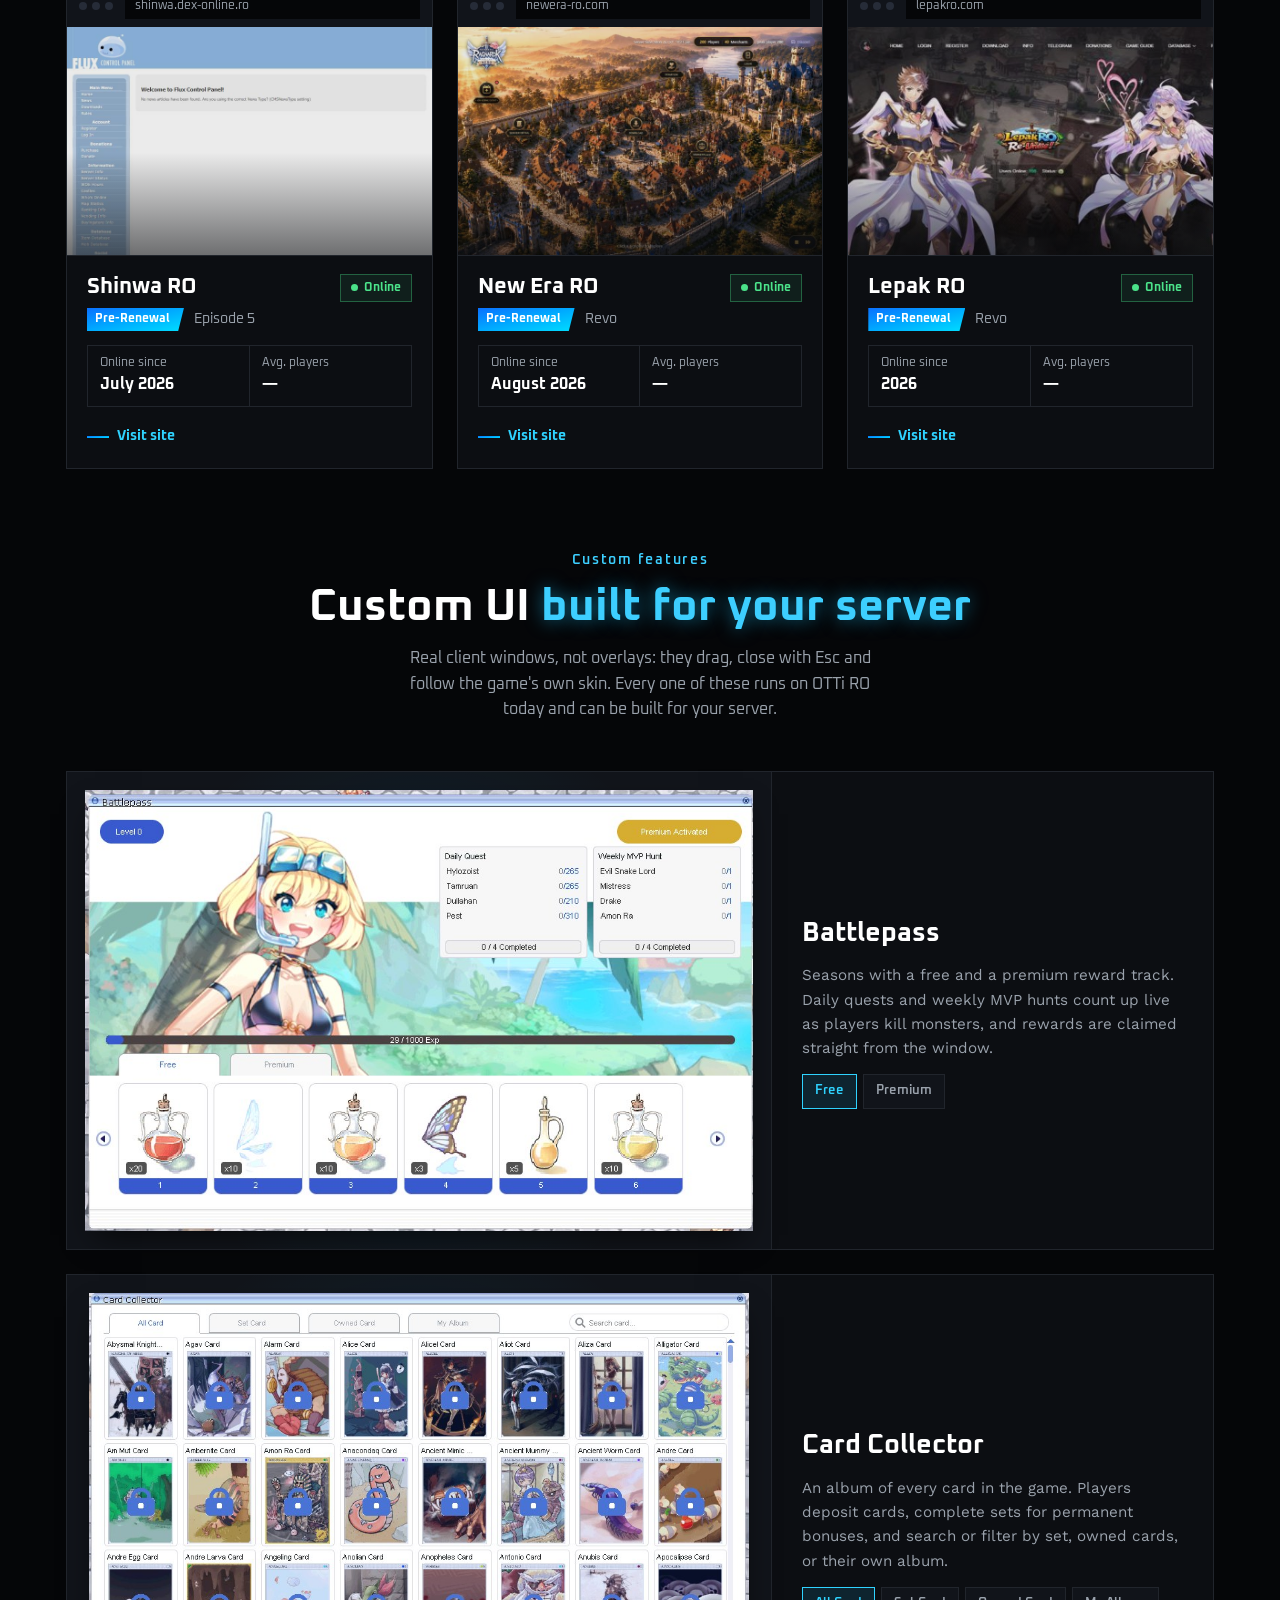
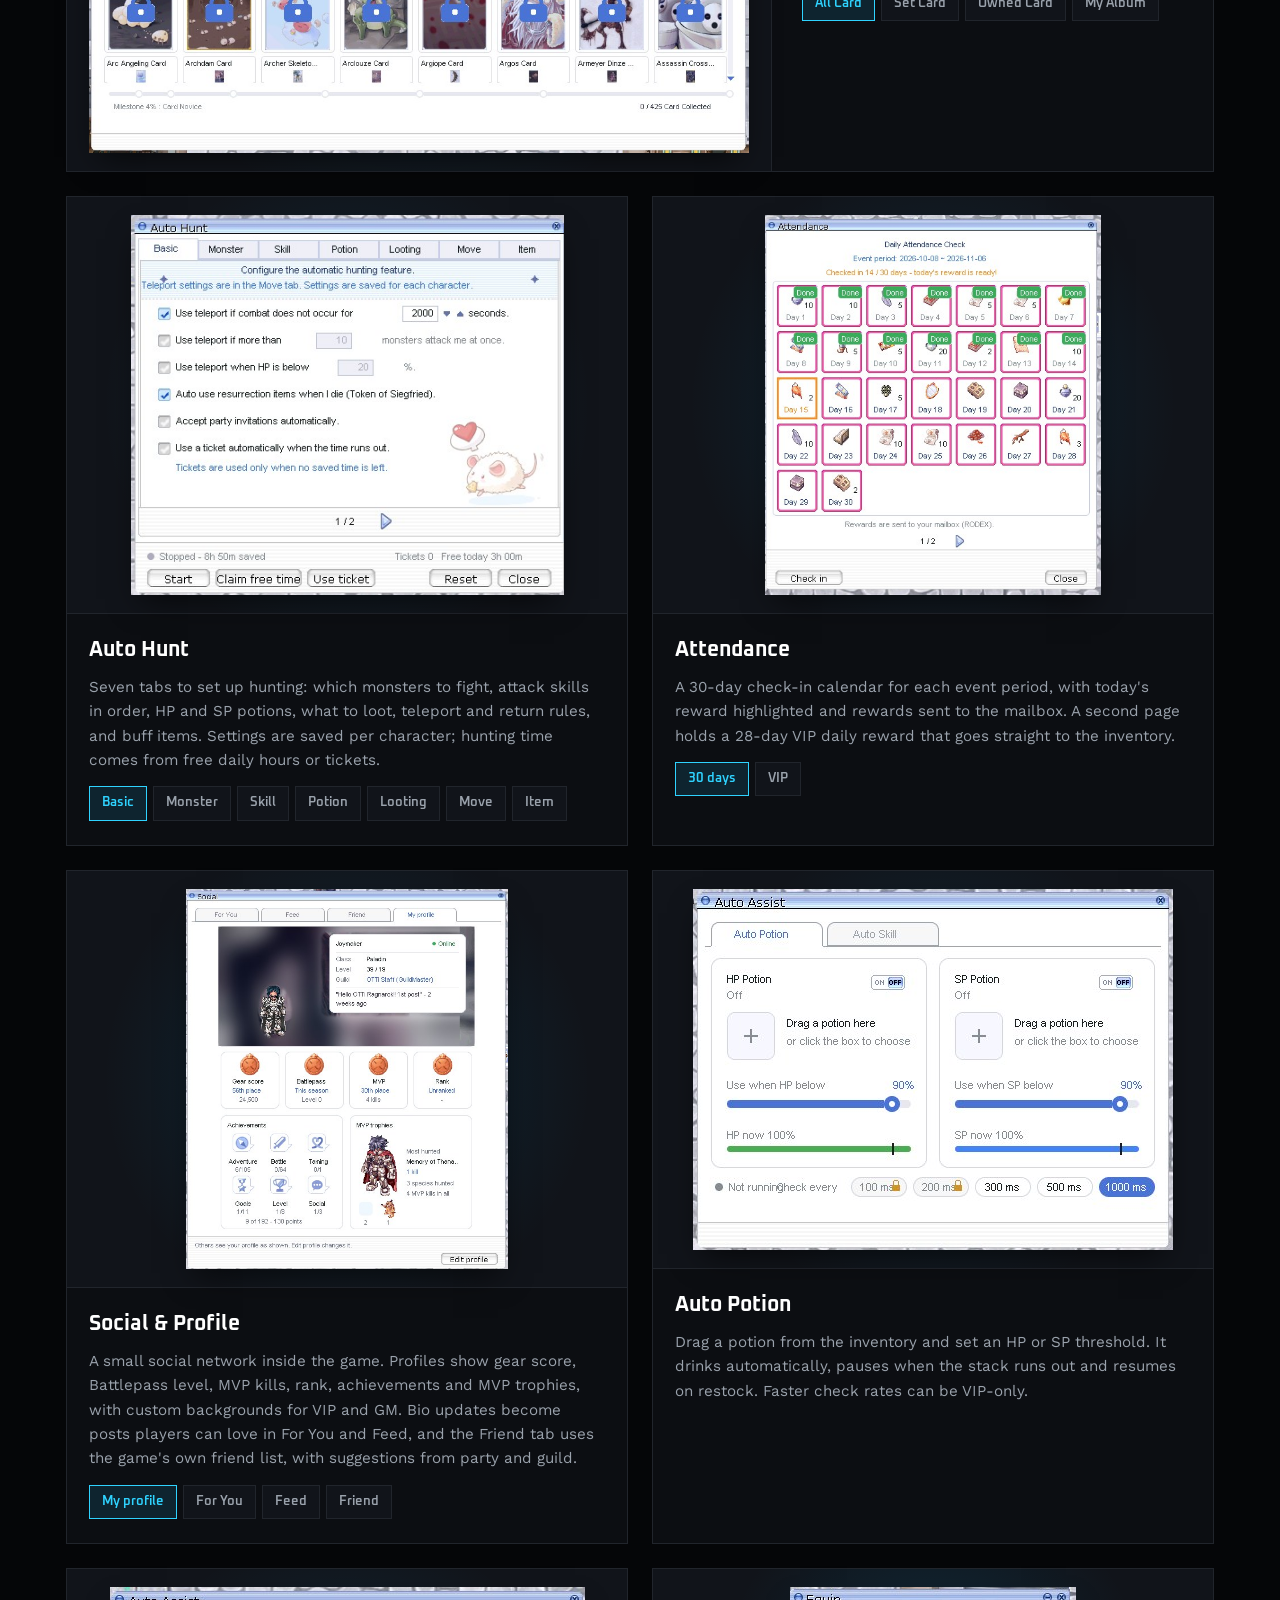
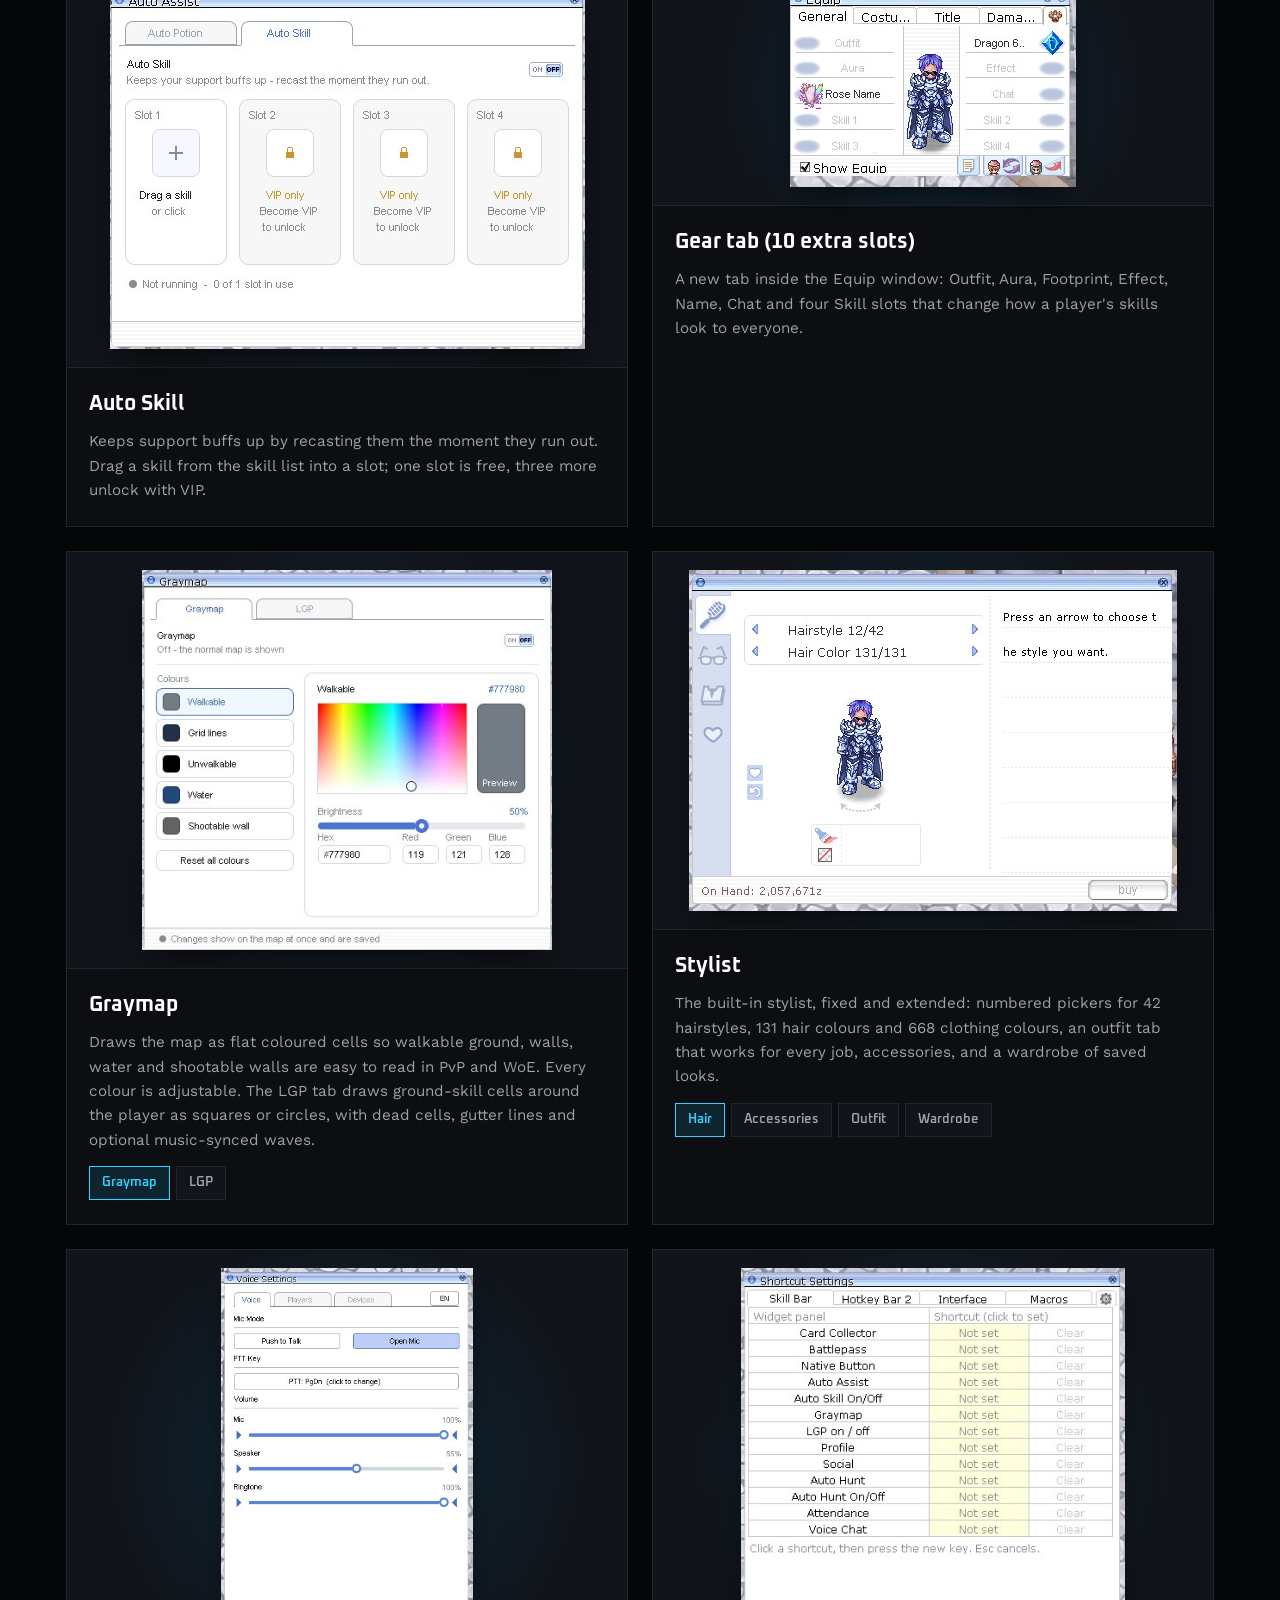
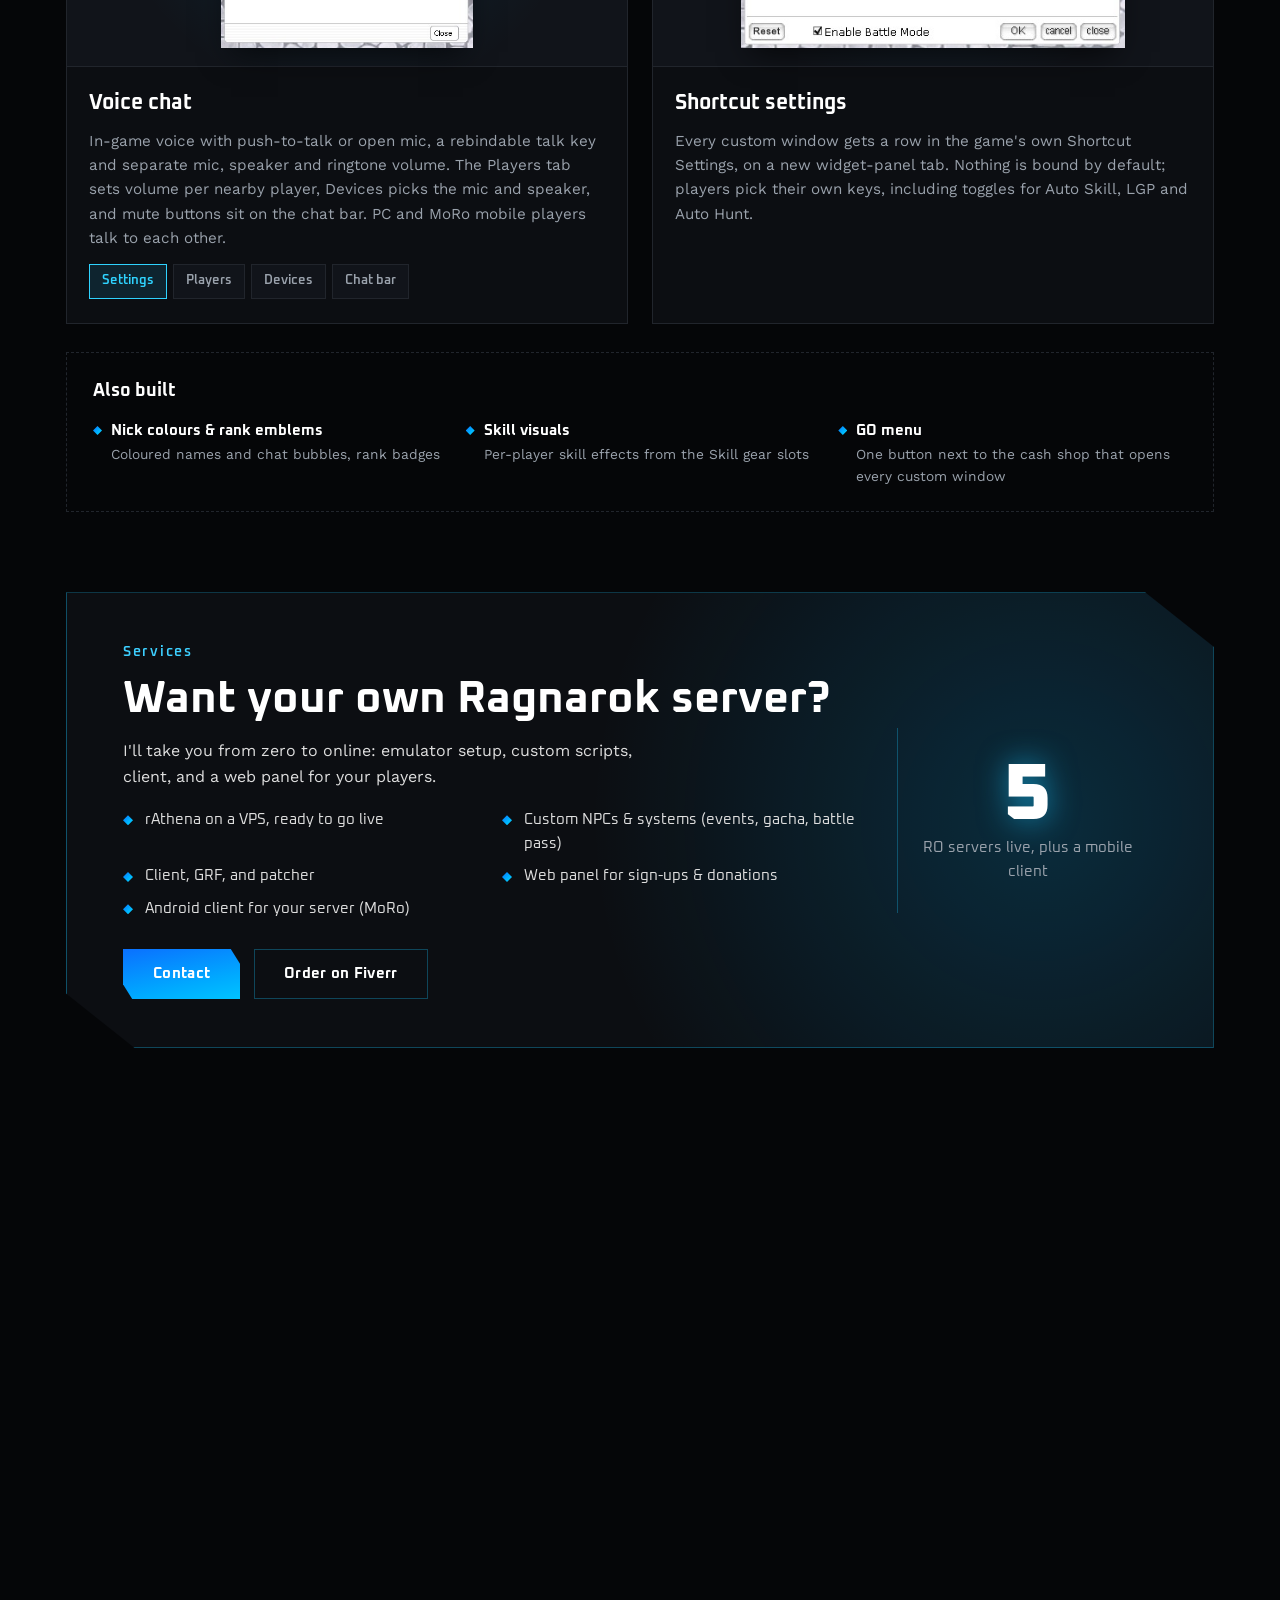
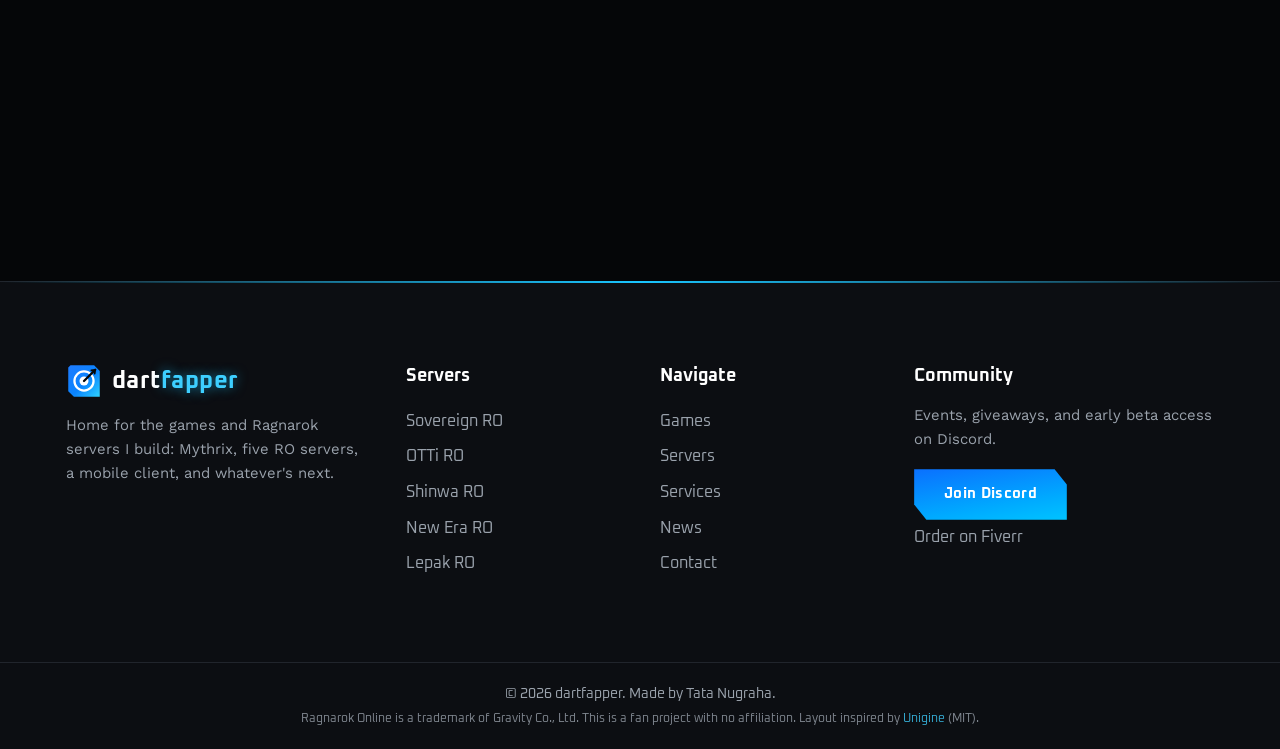
==== commit 413f44c4: "copy ID judul section Custom UI Co-Authored-By: Claude Opus 5.5 <noreply@anthropic.com>" ====
--- a/index.html
+++ b/index.html
@@ -14,7 +14,7 @@
   <link rel="preconnect" href="https://fonts.googleapis.com">
   <link rel="preconnect" href="https://fonts.gstatic.com" crossorigin>
   <link href="https://fonts.googleapis.com/css2?family=Oxanium:wght@400;500;600;700;800&family=Work+Sans:wght@400;600&display=swap" rel="stylesheet">
-  <link rel="stylesheet" href="assets/css/style.css?v=20261029k">
+  <link rel="stylesheet" href="assets/css/style.css?v=20261029l">
 </head>
 
 <body>
@@ -204,8 +204,8 @@
     <svg viewBox="0 0 24 24" width="22" height="22" aria-hidden="true"><path d="M12 5l-7 7h4v7h6v-7h4z" fill="currentColor"/></svg>
   </a>
 
-  <script src="assets/js/data.js?v=20261029k"></script>
-  <script src="assets/js/i18n.js?v=20261029k"></script>
-  <script src="assets/js/script.js?v=20261029k"></script>
+  <script src="assets/js/data.js?v=20261029l"></script>
+  <script src="assets/js/i18n.js?v=20261029l"></script>
+  <script src="assets/js/script.js?v=20261029l"></script>
 </body>
 </html>
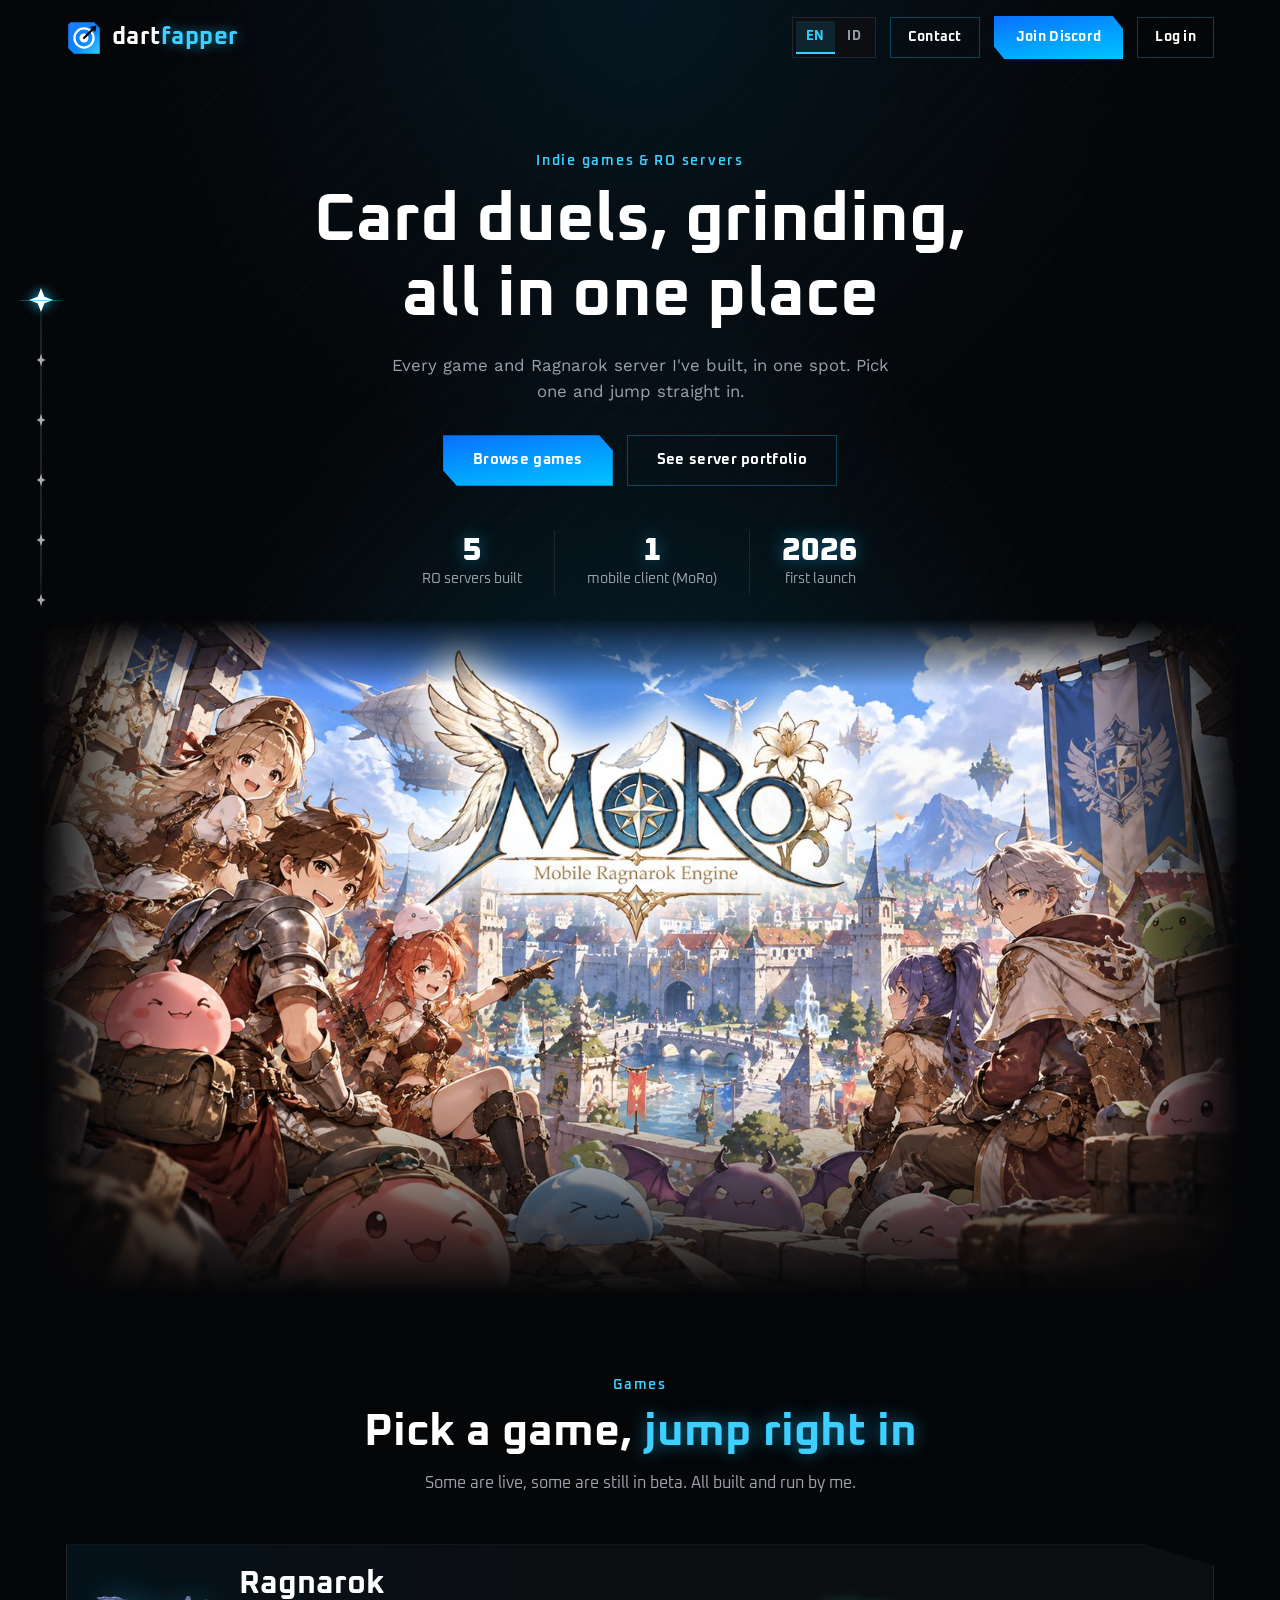
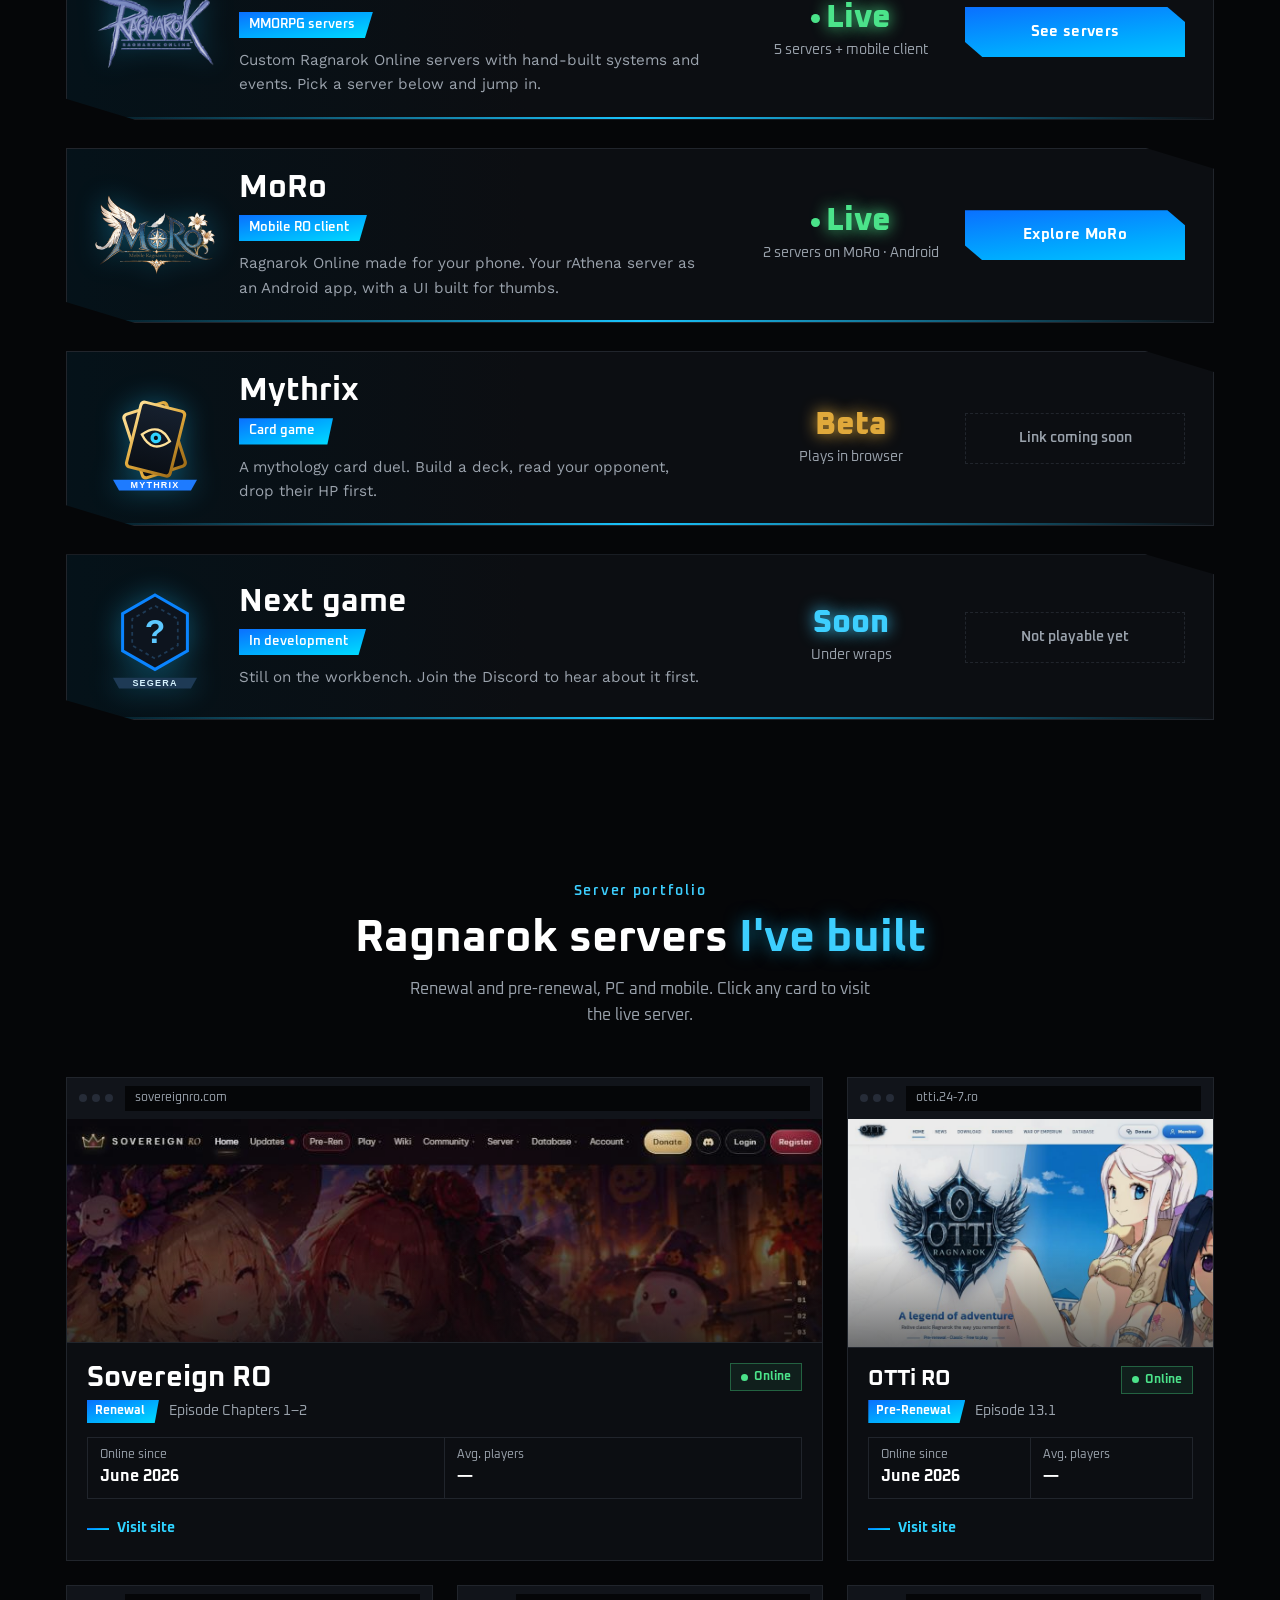
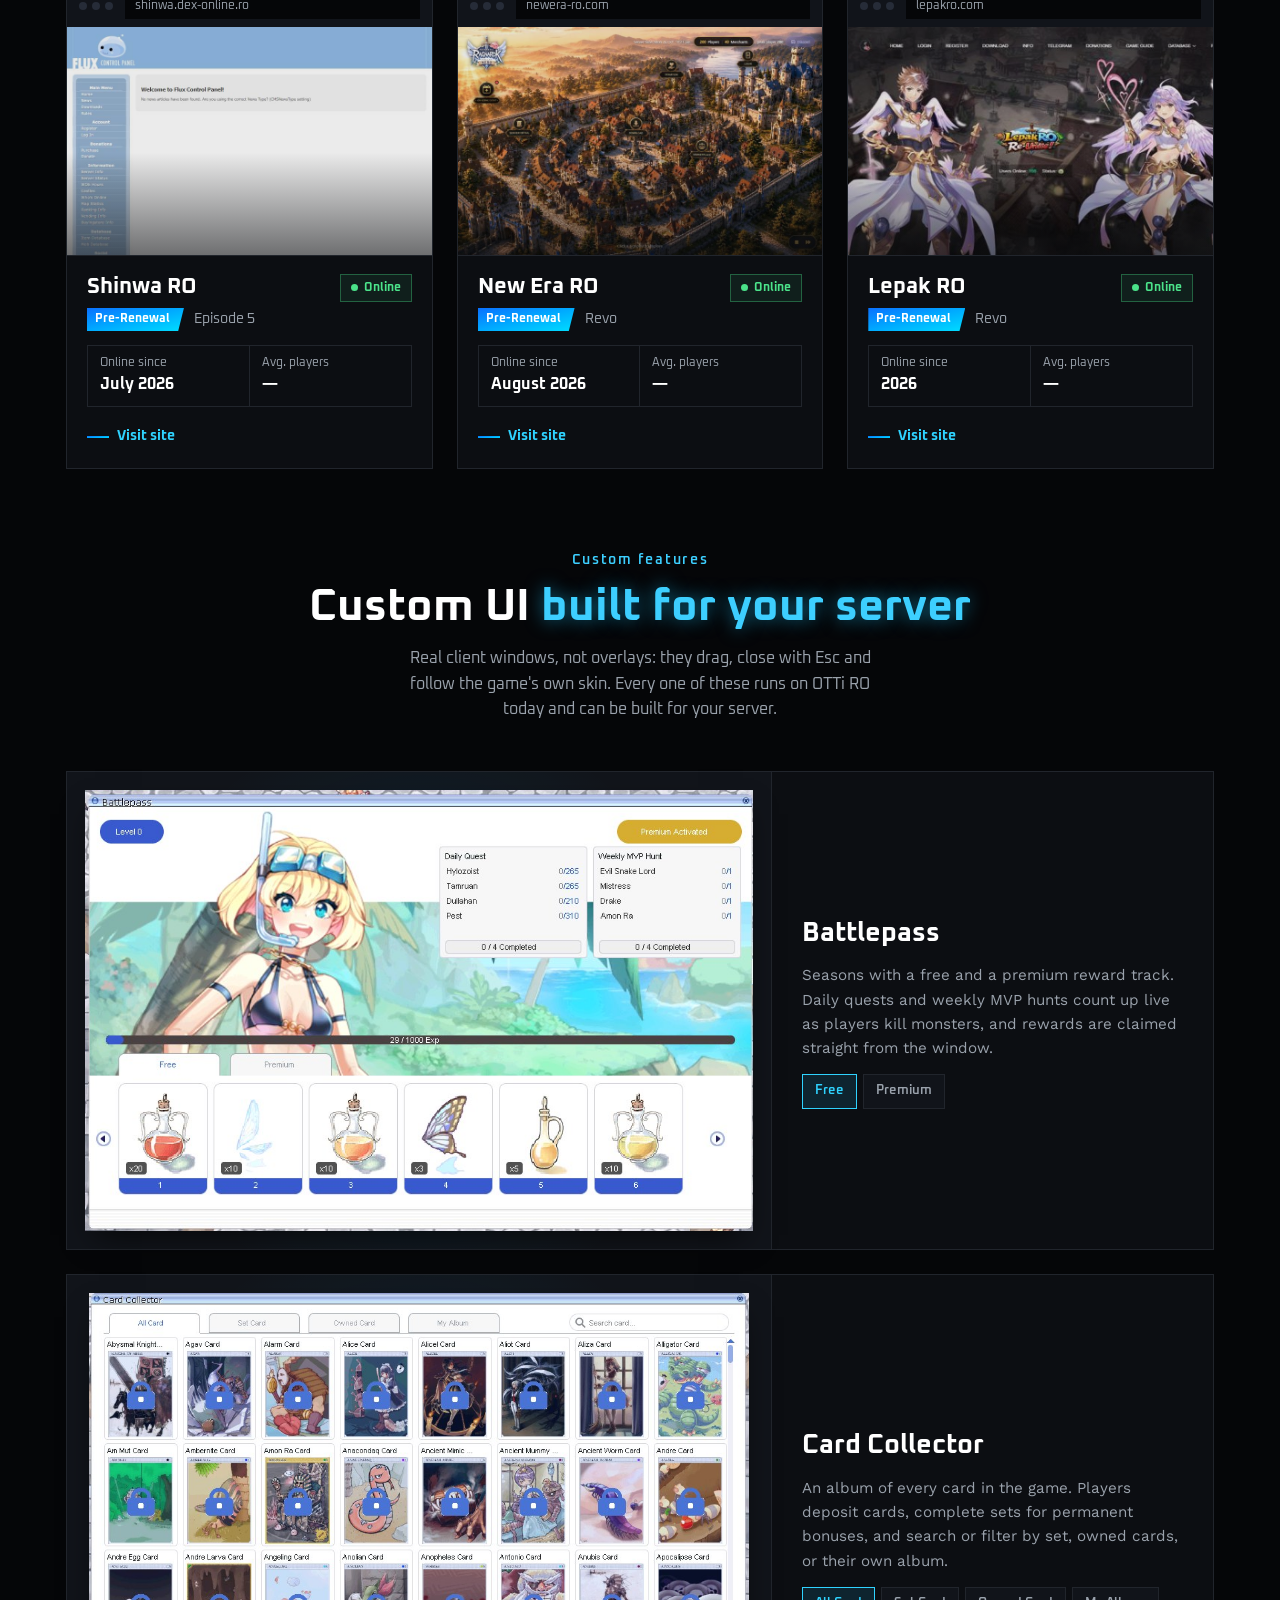
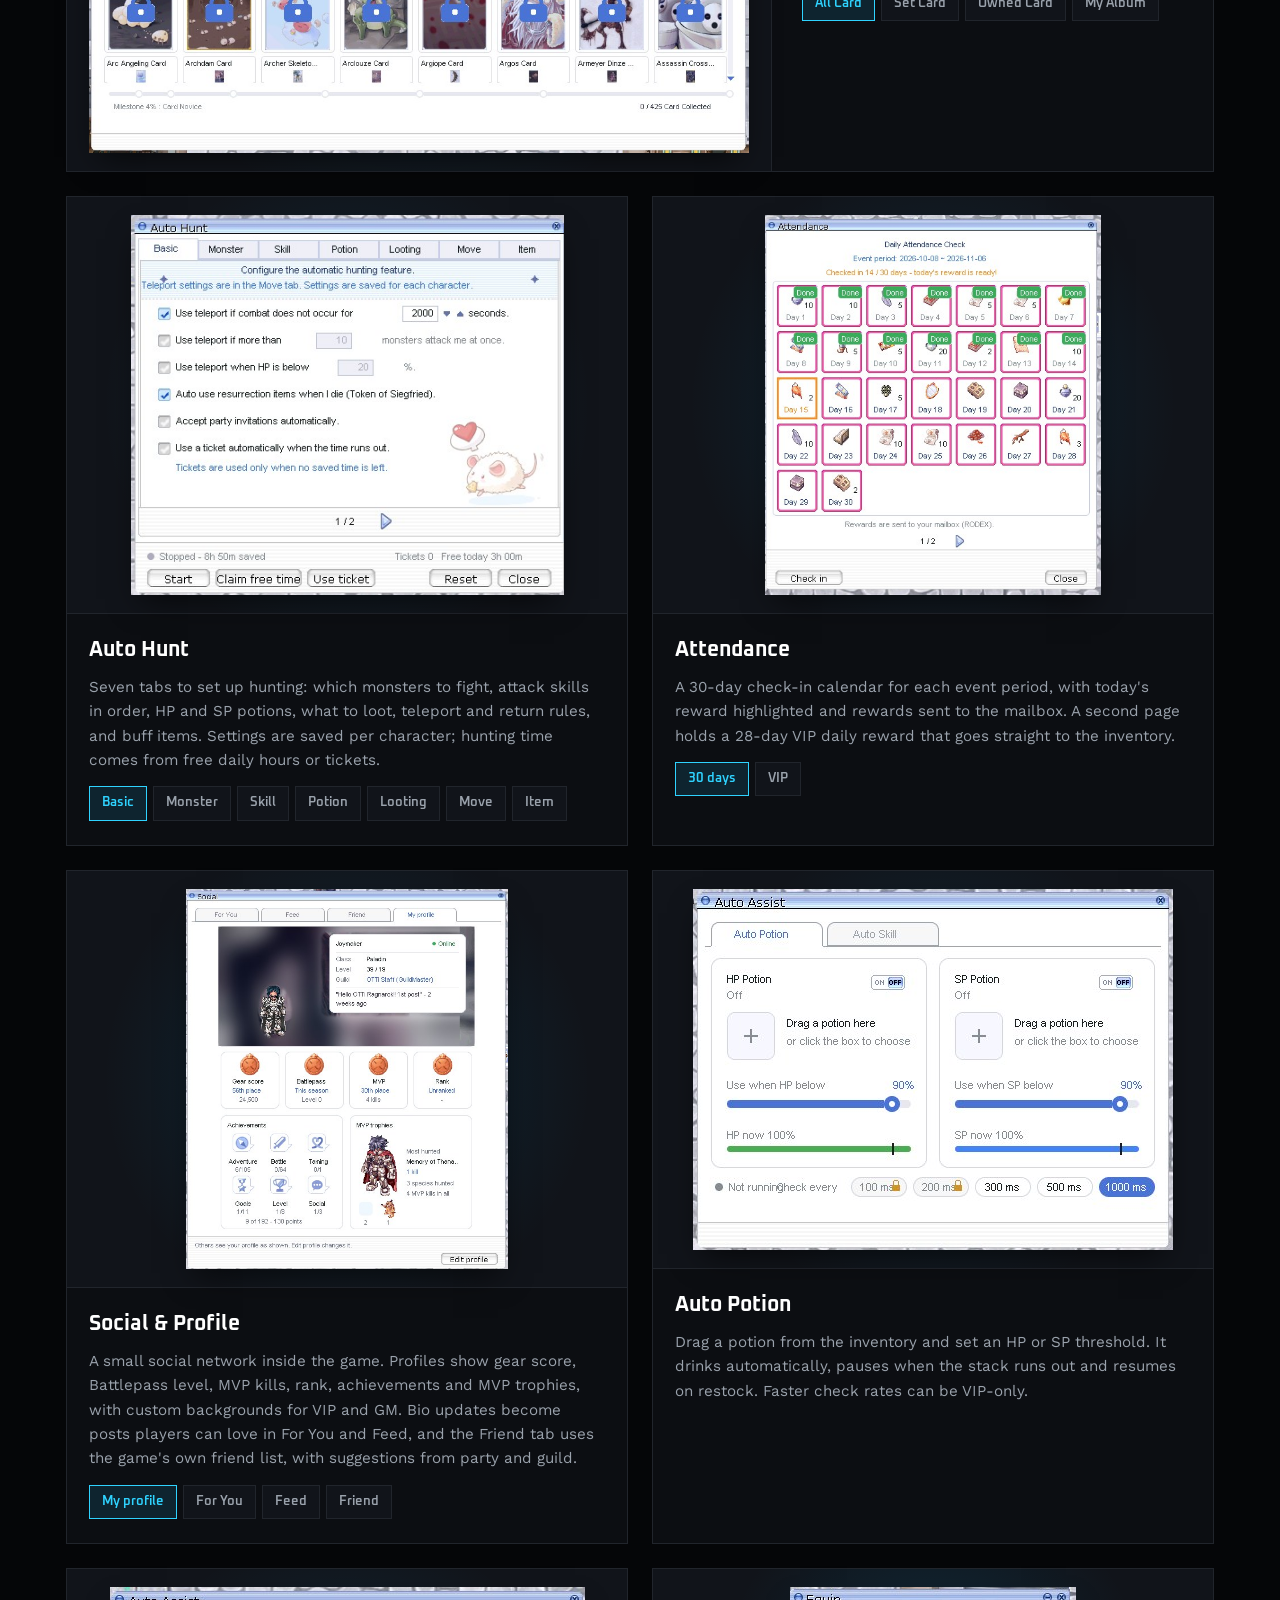
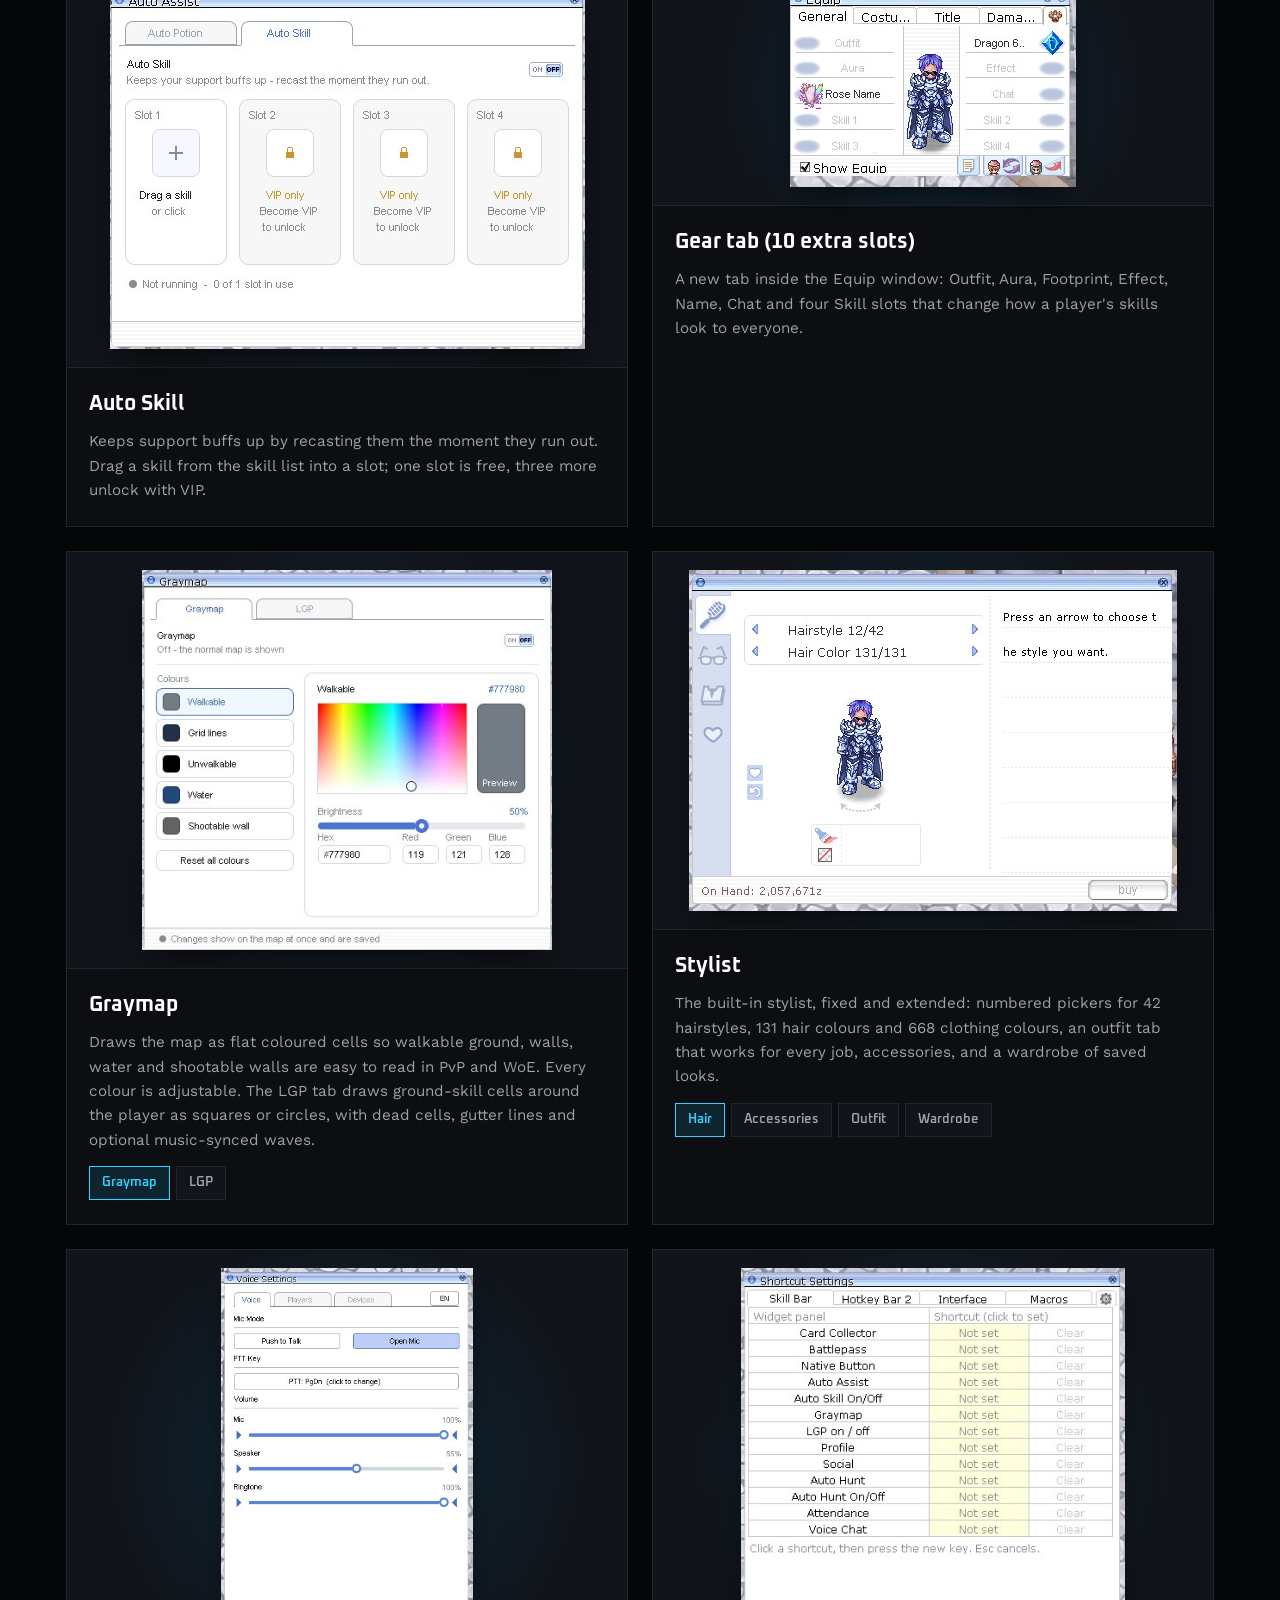
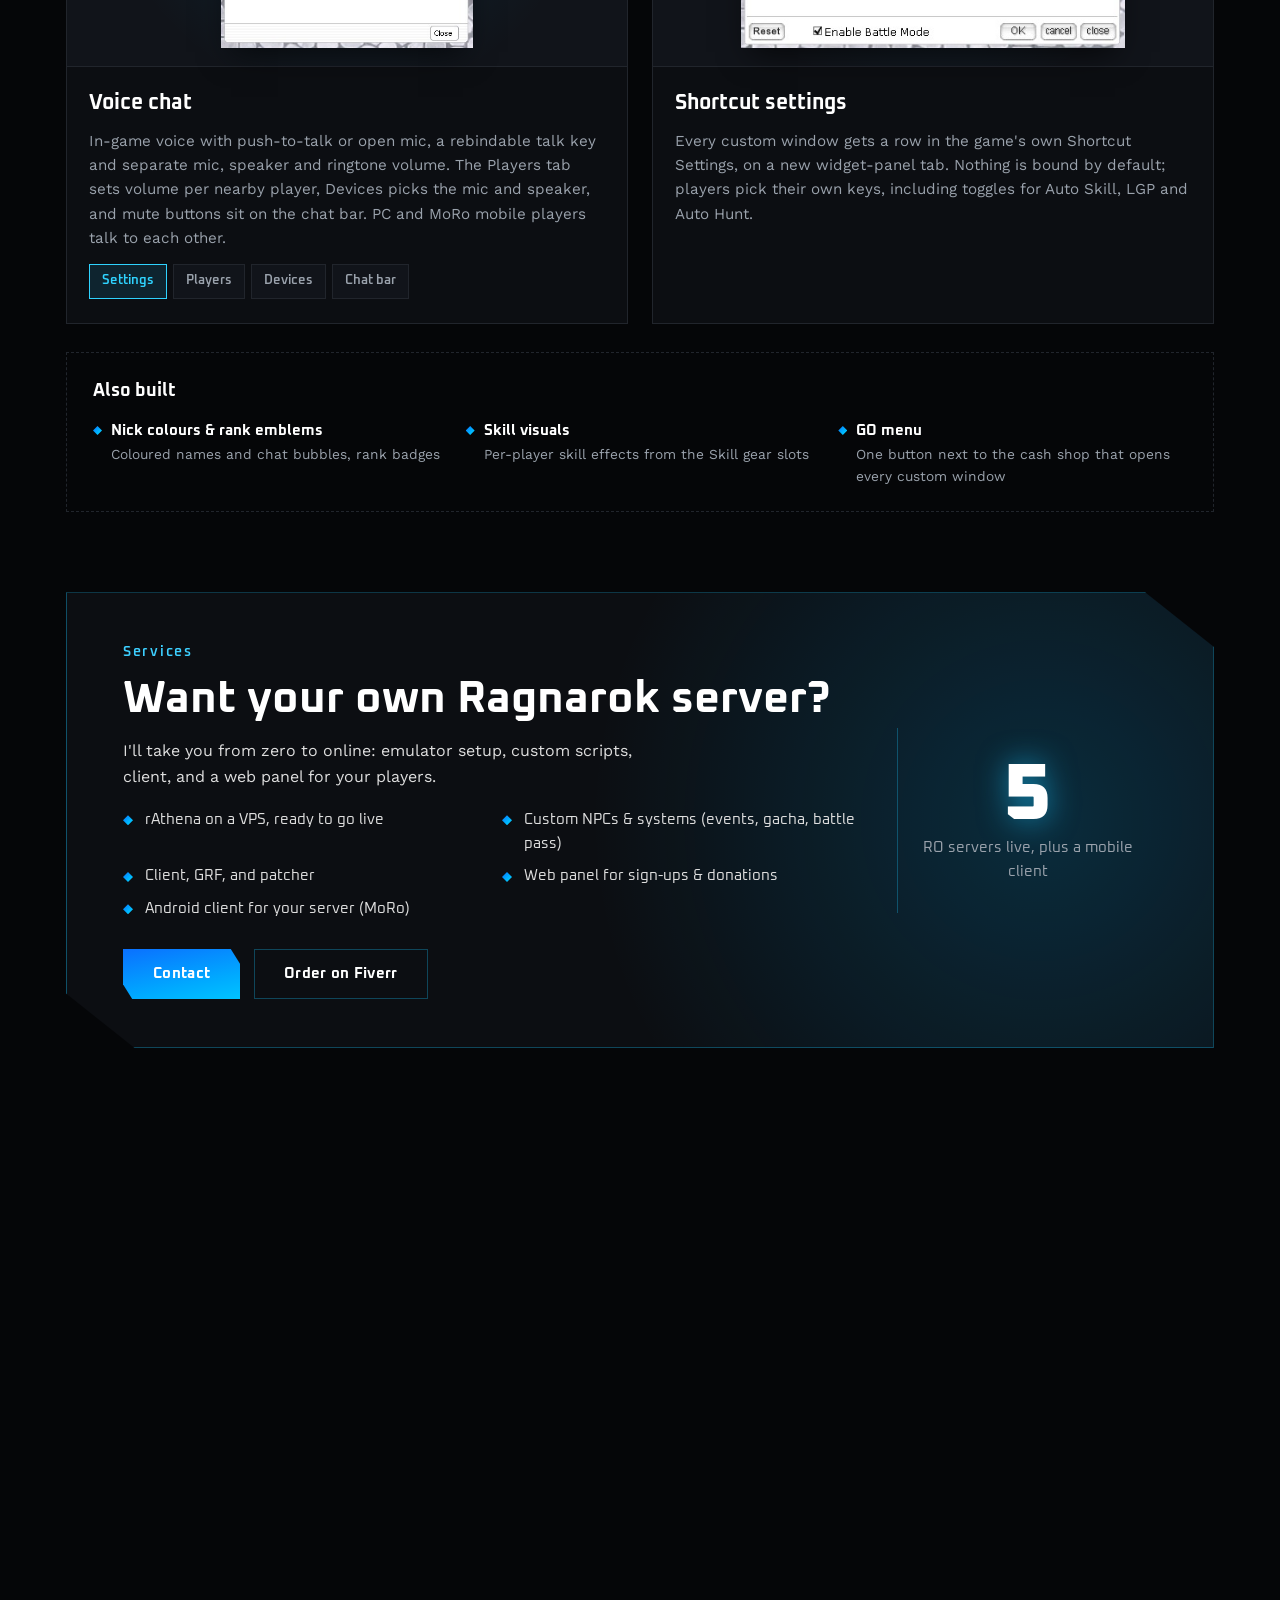
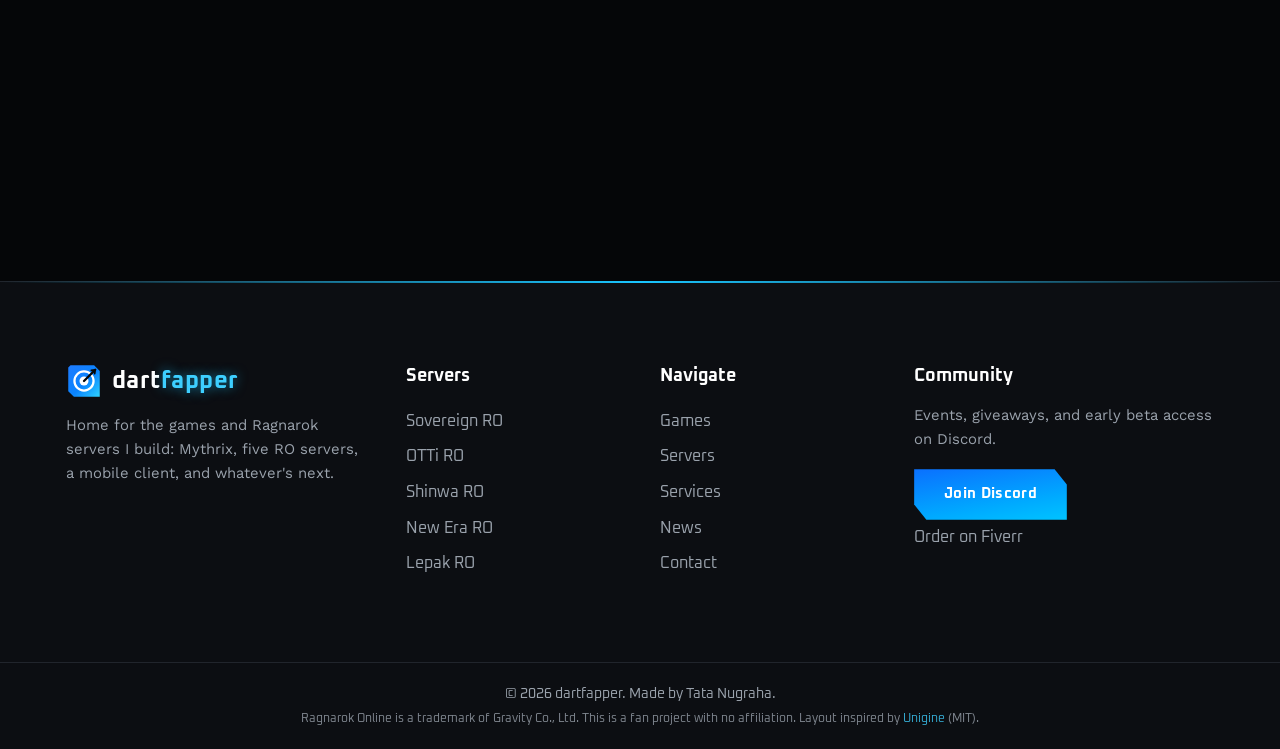
==== commit 681190fb: "navigasi section jadi rail bintang di kiri; tombol kembali ke homepage di MoRo Co-Authored-By: Claud" ====
--- a/index.html
+++ b/index.html
@@ -14,7 +14,7 @@
   <link rel="preconnect" href="https://fonts.googleapis.com">
   <link rel="preconnect" href="https://fonts.gstatic.com" crossorigin>
   <link href="https://fonts.googleapis.com/css2?family=Oxanium:wght@400;500;600;700;800&family=Work+Sans:wght@400;600&display=swap" rel="stylesheet">
-  <link rel="stylesheet" href="assets/css/style.css?v=20261029l">
+  <link rel="stylesheet" href="assets/css/style.css?v=20261030a">
 </head>
 
 <body>
@@ -27,35 +27,31 @@
         <span>dart<b>fapper</b></span>
       </a>
 
-      <nav class="navbar" data-navbar aria-label="Main menu">
-        <ul class="navbar-list">
-          <li><a href="#top" class="navbar-link" data-nav-link data-i18n="nav.home">Home</a></li>
-          <li><a href="#games" class="navbar-link" data-nav-link data-i18n="nav.games">Games</a></li>
-          <li><a href="#portfolio" class="navbar-link" data-nav-link data-i18n="nav.portfolio">Servers</a></li>
-          <li><a href="#features" class="navbar-link" data-nav-link data-i18n="nav.features">Features</a></li>
-          <li><a href="#service" class="navbar-link" data-nav-link data-i18n="nav.service">Services</a></li>
-          <li><a href="#news" class="navbar-link" data-nav-link data-i18n="nav.news">News</a></li>
-          <li><a href="contact/" class="navbar-link" data-i18n="cta.contact">Contact</a></li>
-        </ul>
-      </nav>
-
       <div class="header-actions">
         <div class="lang-switch" role="group" aria-label="Language">
           <button type="button" data-lang-btn="en" aria-pressed="true">EN</button>
           <button type="button" data-lang-btn="id" aria-pressed="false">ID</button>
         </div>
+        <a href="contact/" class="btn btn-ghost header-contact" data-i18n="cta.contact">Contact</a>
         <a href="#" class="btn btn-primary header-btn" data-discord target="_blank" rel="noopener" data-i18n="cta.discord">Join Discord</a>
         <a href="#" class="btn btn-ghost login-btn" data-login hidden data-i18n="cta.login">Log in</a>
         <button type="button" class="account-chip" data-account hidden>
           <img src="assets/images/favicon.svg" width="28" height="28" alt="" data-account-avatar>
           <span data-account-name></span>
         </button>
-        <button class="nav-toggle-btn" aria-label="Open menu" aria-expanded="false" data-nav-toggler>
-          <span class="line"></span><span class="line"></span><span class="line"></span>
-        </button>
       </div>
     </div>
   </header>
+
+  <!-- SECTION RAIL -->
+  <nav class="section-rail" aria-label="Sections">
+    <a href="#top" class="rail-link" data-rail-link><span class="rail-label" data-i18n="nav.home">Home</span></a>
+    <a href="#games" class="rail-link" data-rail-link><span class="rail-label" data-i18n="nav.games">Games</span></a>
+    <a href="#portfolio" class="rail-link" data-rail-link><span class="rail-label" data-i18n="nav.portfolio">Servers</span></a>
+    <a href="#features" class="rail-link" data-rail-link><span class="rail-label" data-i18n="nav.features">Features</span></a>
+    <a href="#service" class="rail-link" data-rail-link><span class="rail-label" data-i18n="nav.service">Services</span></a>
+    <a href="#news" class="rail-link" data-rail-link><span class="rail-label" data-i18n="nav.news">News</span></a>
+  </nav>
 
   <main>
     <article>
@@ -204,8 +200,8 @@
     <svg viewBox="0 0 24 24" width="22" height="22" aria-hidden="true"><path d="M12 5l-7 7h4v7h6v-7h4z" fill="currentColor"/></svg>
   </a>
 
-  <script src="assets/js/data.js?v=20261029l"></script>
-  <script src="assets/js/i18n.js?v=20261029l"></script>
-  <script src="assets/js/script.js?v=20261029l"></script>
+  <script src="assets/js/data.js?v=20261030a"></script>
+  <script src="assets/js/i18n.js?v=20261030a"></script>
+  <script src="assets/js/script.js?v=20261030a"></script>
 </body>
 </html>
--- a/assets/css/style.css
+++ b/assets/css/style.css
@@ -60,7 +60,6 @@
   line-height: 1.6;
   overflow-x: hidden;
 }
-body.nav-active { overflow: hidden; }
 :focus-visible { outline: 3px solid var(--cyan); outline-offset: 3px; }
 @media (prefers-reduced-motion: reduce) {
   html { scroll-behavior: auto; }
@@ -138,22 +137,44 @@
 .lang-switch button:hover { color: var(--text-white); }
 .lang-switch button[aria-pressed="true"] { background: var(--glow-alpha-12); color: var(--cyan); box-shadow: inset 0 -2px 0 var(--cyan); }
 
-.navbar-list { display: flex; gap: 6px; }
-.navbar-link {
-  color: var(--text-white); font-weight: 600; font-size: .95rem;
-  padding: 8px 16px; position: relative; transition: var(--transition-1);
-}
-.navbar-link::after {
-  content: ""; position: absolute; left: 16px; right: 16px; bottom: 2px; height: 2px;
-  background: var(--gradient-1); transform: scaleX(0); transition: var(--transition-1);
-}
-.navbar-link:hover::after, .navbar-link.active::after { transform: scaleX(1); }
-
-.nav-toggle-btn { display: none; flex-direction: column; gap: 5px; padding: 6px; }
-.nav-toggle-btn .line { width: 26px; height: 3px; background: var(--text-white); transition: var(--transition-1); }
-.nav-toggle-btn.active .line:nth-child(1) { transform: translateY(8px) rotate(45deg); }
-.nav-toggle-btn.active .line:nth-child(2) { opacity: 0; }
-.nav-toggle-btn.active .line:nth-child(3) { transform: translateY(-8px) rotate(-45deg); }
+/* Left section rail: small stars, the active section becomes a glowing sparkle. */
+.section-rail {
+  position: fixed; left: 26px; top: 50%; transform: translateY(-50%); z-index: 9;
+  display: flex; flex-direction: column; align-items: center; gap: 30px;
+}
+.section-rail::before {
+  content: ""; position: absolute; top: 6px; bottom: 6px; left: 50%; width: 1px; transform: translateX(-50%);
+  background: linear-gradient(to bottom, transparent, hsla(195,100%,80%,.28) 12%, hsla(195,100%,80%,.28) 88%, transparent);
+}
+.rail-link { position: relative; display: grid; place-items: center; width: 30px; height: 30px; }
+.rail-link::before {
+  content: ""; width: 9px; height: 13px; background: var(--text-gainsboro); opacity: .75;
+  clip-path: polygon(50% 0, 64% 36%, 100% 50%, 64% 64%, 50% 100%, 36% 64%, 0 50%, 36% 36%);
+  transition: var(--transition-1);
+}
+.rail-link::after {
+  content: ""; position: absolute; left: -10px; right: -10px; top: 50%; height: 1px;
+  background: linear-gradient(to right, transparent, var(--cyan), transparent);
+  opacity: 0; transform: scaleX(.3); transition: var(--transition-1);
+}
+.rail-link:hover::before, .rail-link:focus-visible::before { opacity: 1; background: var(--cyan); }
+.rail-link[aria-current="true"] { filter: drop-shadow(0 0 6px var(--glow)); }
+.rail-link[aria-current="true"]::before { width: 24px; height: 24px; opacity: 1; background: var(--text-white); }
+.rail-link[aria-current="true"]::after { opacity: .9; transform: none; }
+.rail-label {
+  position: absolute; left: calc(100% + 10px); top: 50%; transform: translate(-6px, -50%);
+  font-family: var(--ff-oxanium); font-weight: 600; font-size: .85rem; letter-spacing: .04em; white-space: nowrap;
+  color: var(--text-white); background: var(--bg-surface-alpha-90); padding: 4px 10px;
+  box-shadow: inset 0 0 0 1px var(--glow-alpha-30); opacity: 0; pointer-events: none; transition: var(--transition-1);
+}
+.rail-link:hover .rail-label, .rail-link:focus-visible .rail-label { opacity: 1; transform: translate(0, -50%); }
+.header-contact { padding: 9px 18px; font-size: .9rem; white-space: nowrap; }
+@media (max-width: 1260px) and (min-width: 601px) {
+  .section-rail { left: 10px; }
+  main .container, .footer .container { padding-left: 56px; }
+}
+@media (max-width: 600px) { .section-rail, .header-contact { display: none; } }
+@media (max-width: 480px) { .header .container { gap: 10px; } .header-actions { gap: 8px; } .login-btn { padding: 8px 12px; } }
 
 /*-----------------------------------*\
   #HERO
@@ -398,19 +419,9 @@
 }
 
 @media (max-width: 820px) {
-  .nav-toggle-btn { display: flex; }
   .header-btn { display: none; }
   .header .container { justify-content: space-between; }
   .hero-stats li { padding: 4px 18px; }
-  .navbar {
-    position: fixed; inset: 68px 0 auto 0; background: var(--bg-surface);
-    border-bottom: 1px solid var(--border-space-cadet);
-    max-height: 0; overflow: hidden; transition: max-height .35s ease;
-  }
-  .navbar.active { max-height: 320px; }
-  .navbar-list { flex-direction: column; padding: 10px 16px 18px; }
-  .navbar-link { padding: 12px 0; }
-  .navbar-link::after { left: 0; right: auto; width: 40px; }
 }
 
 @media (max-width: 600px) {
@@ -534,11 +545,6 @@
 .header-btn, .login-btn { white-space: nowrap; }
 @media (max-width: 1240px) and (min-width: 821px) {
   .header .container { gap: 12px; }
-  .navbar-link { padding: 8px 9px; font-size: .9rem; }
-  .navbar-link::after { left: 9px; right: 9px; }
 }
 .logo { flex-shrink: 0; }
-@media (max-width: 1100px) and (min-width: 821px) {
-  .navbar-list li:first-child { display: none; }
-}
 @media (max-width: 1000px) { .header-btn { display: none; } }
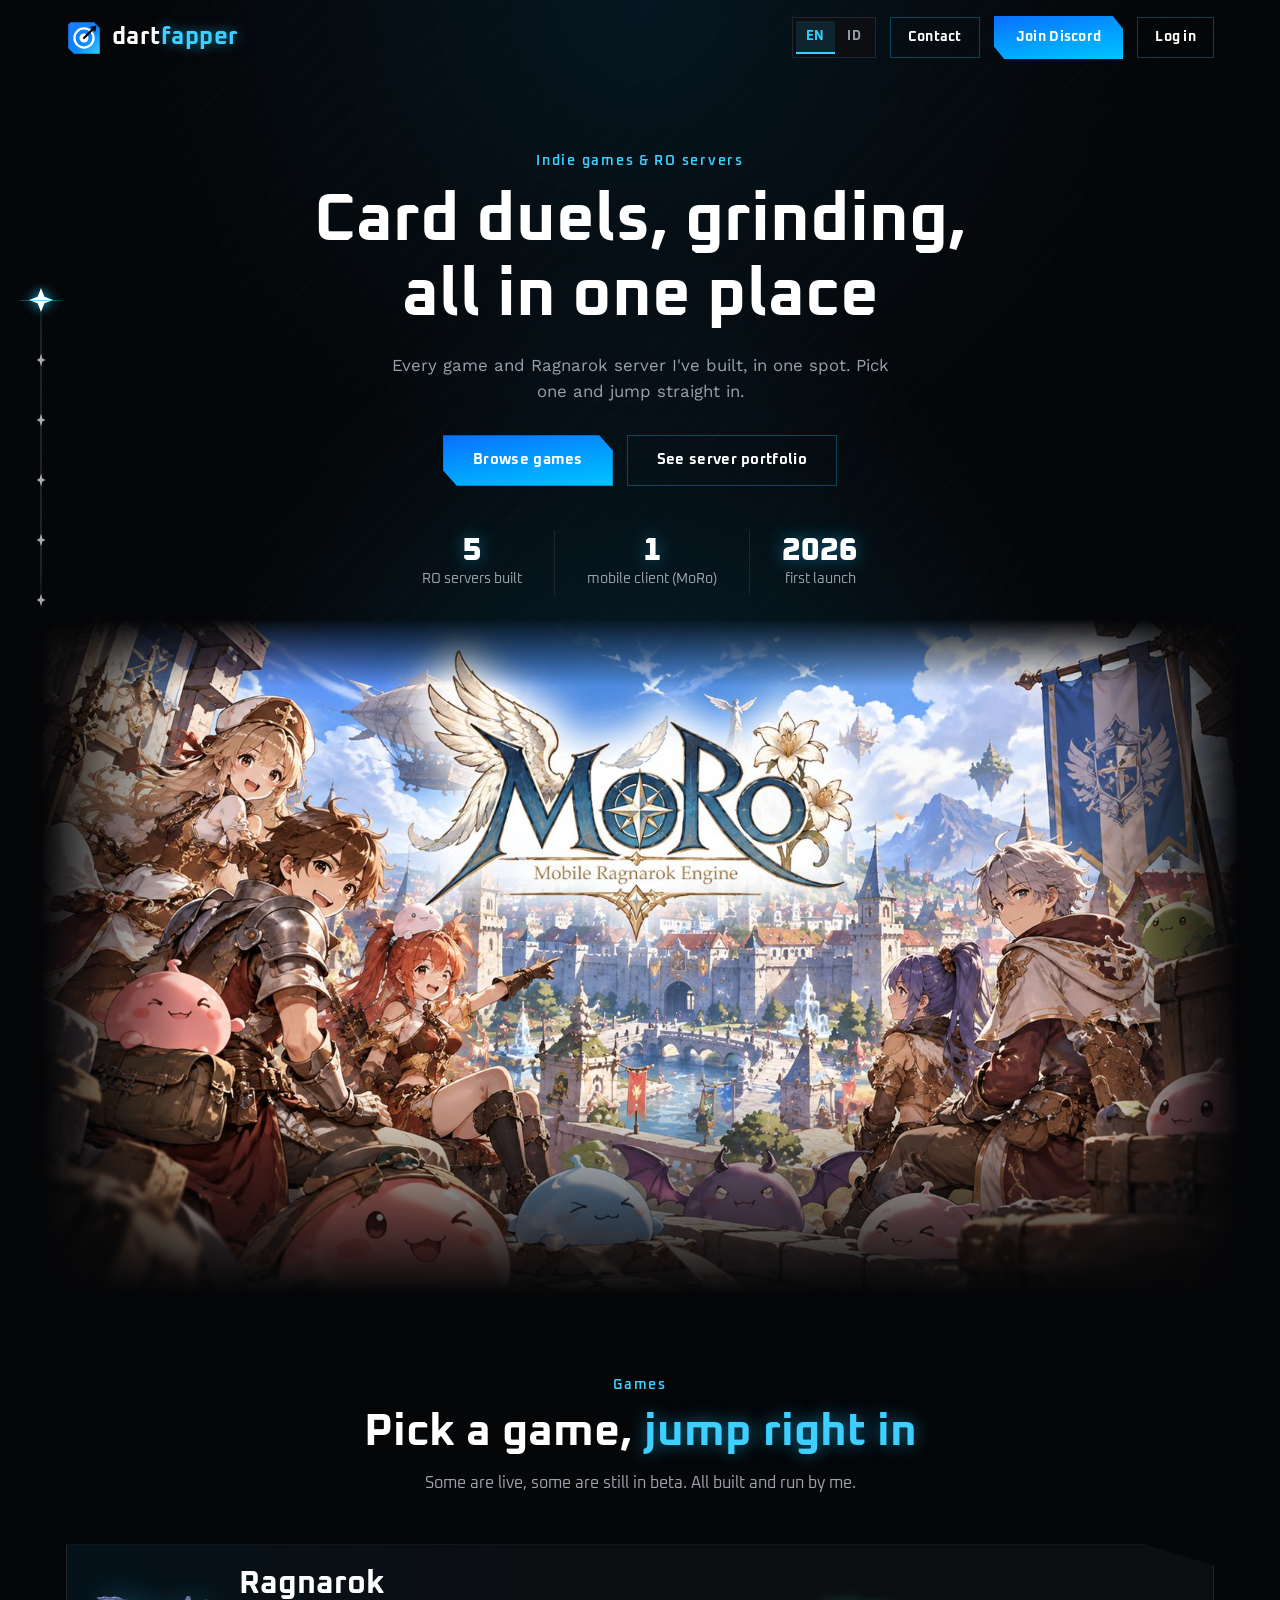
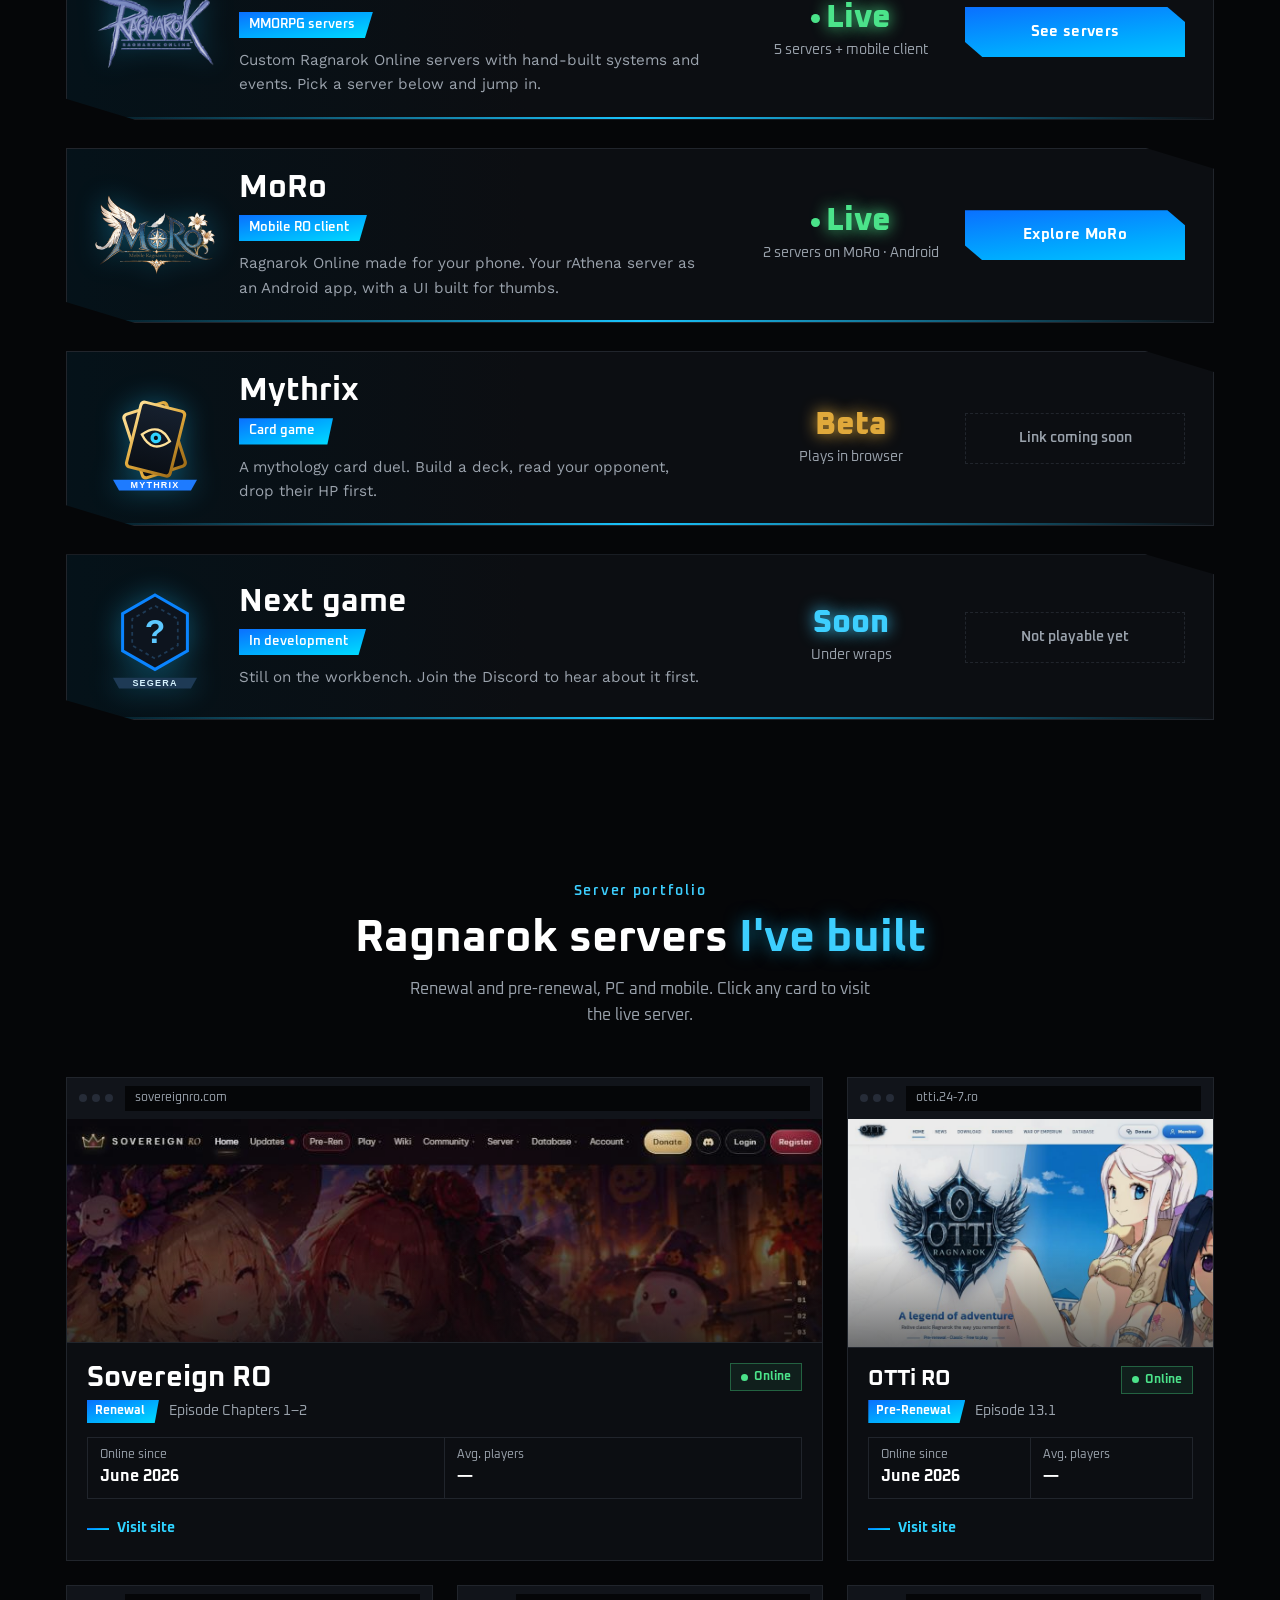
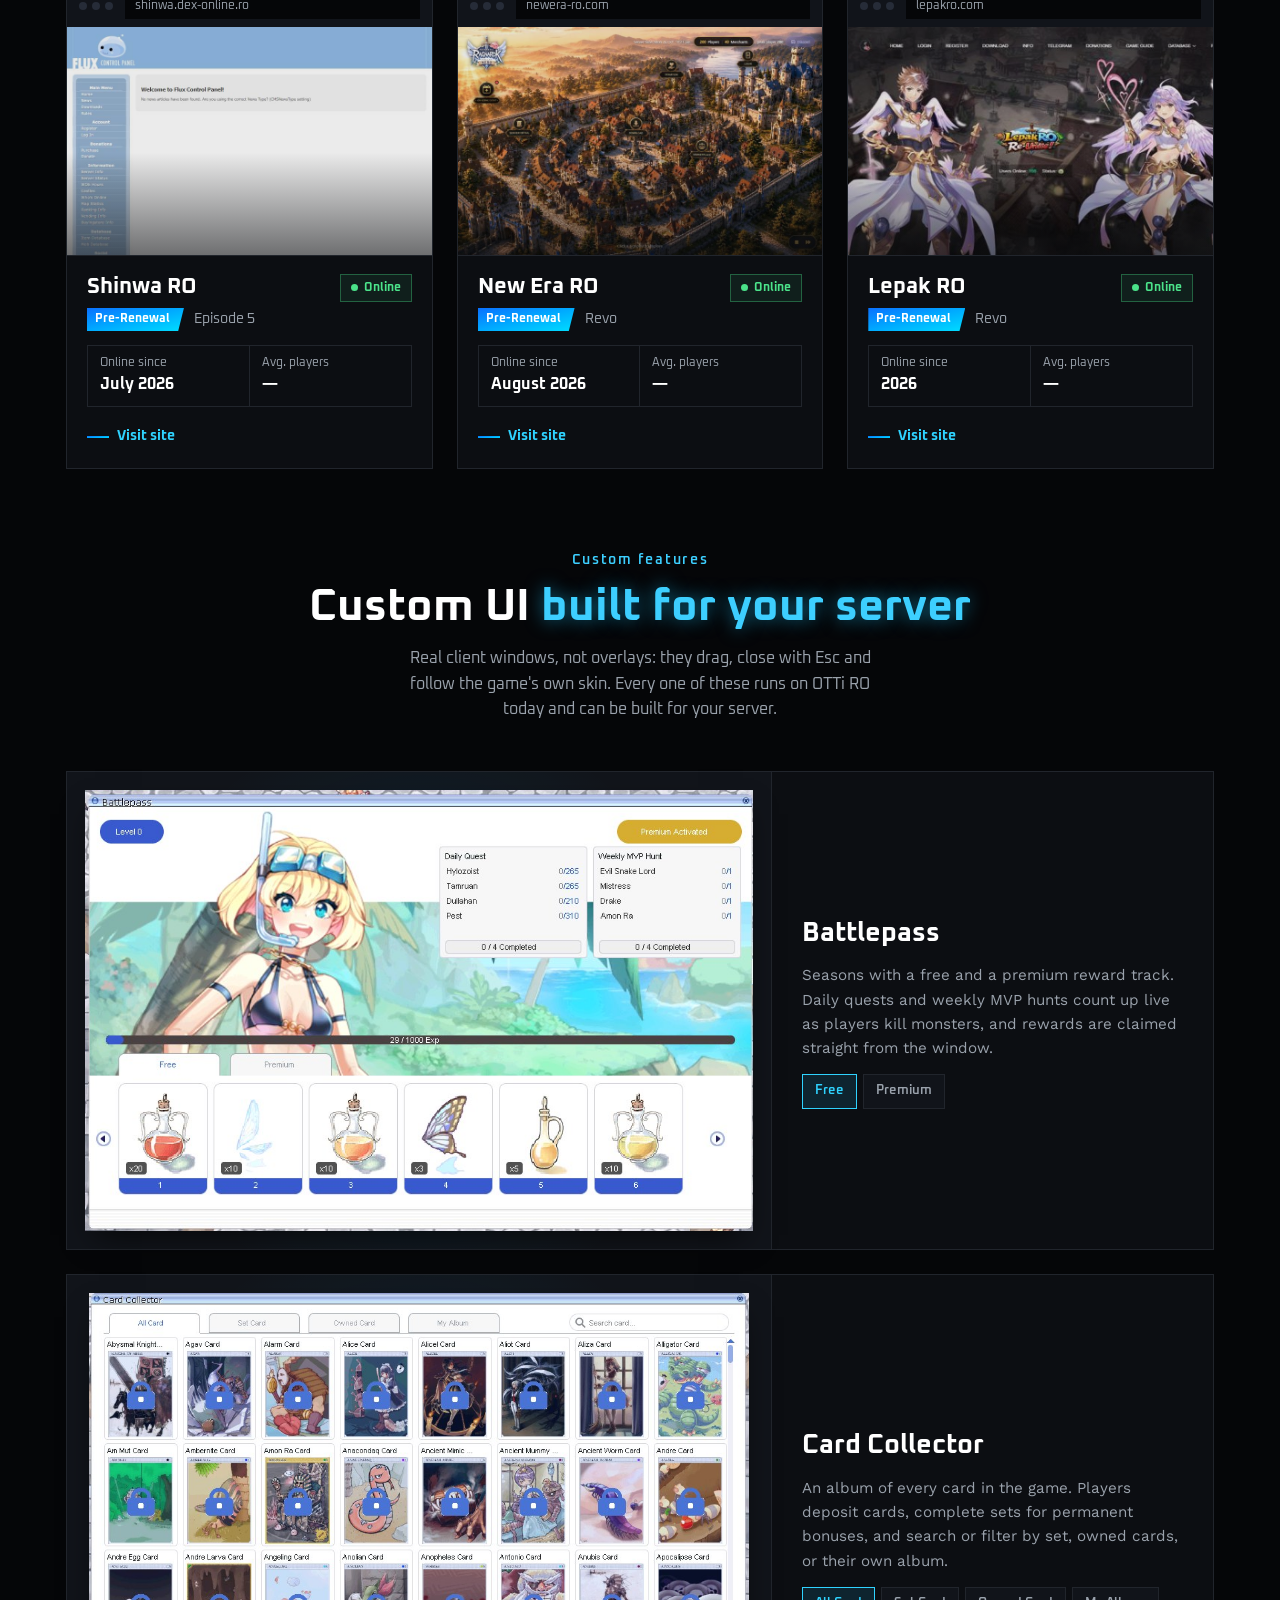
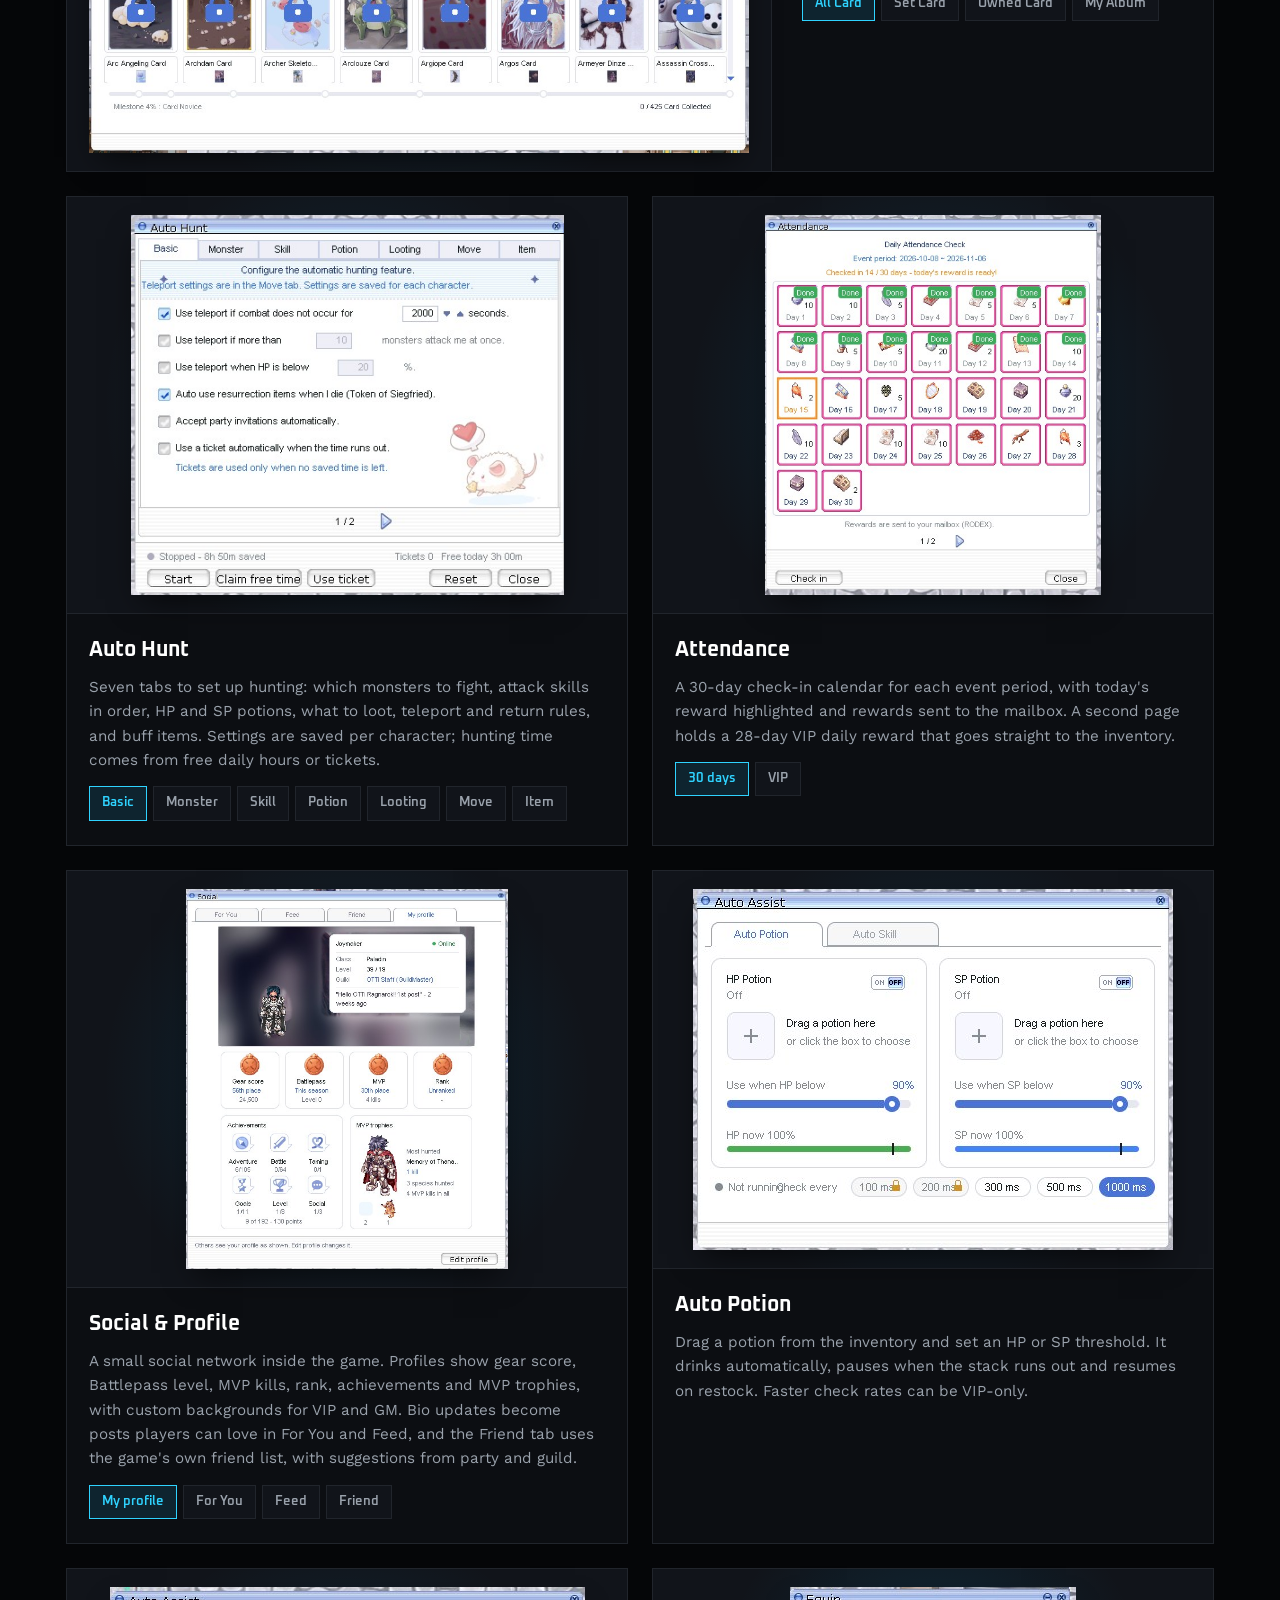
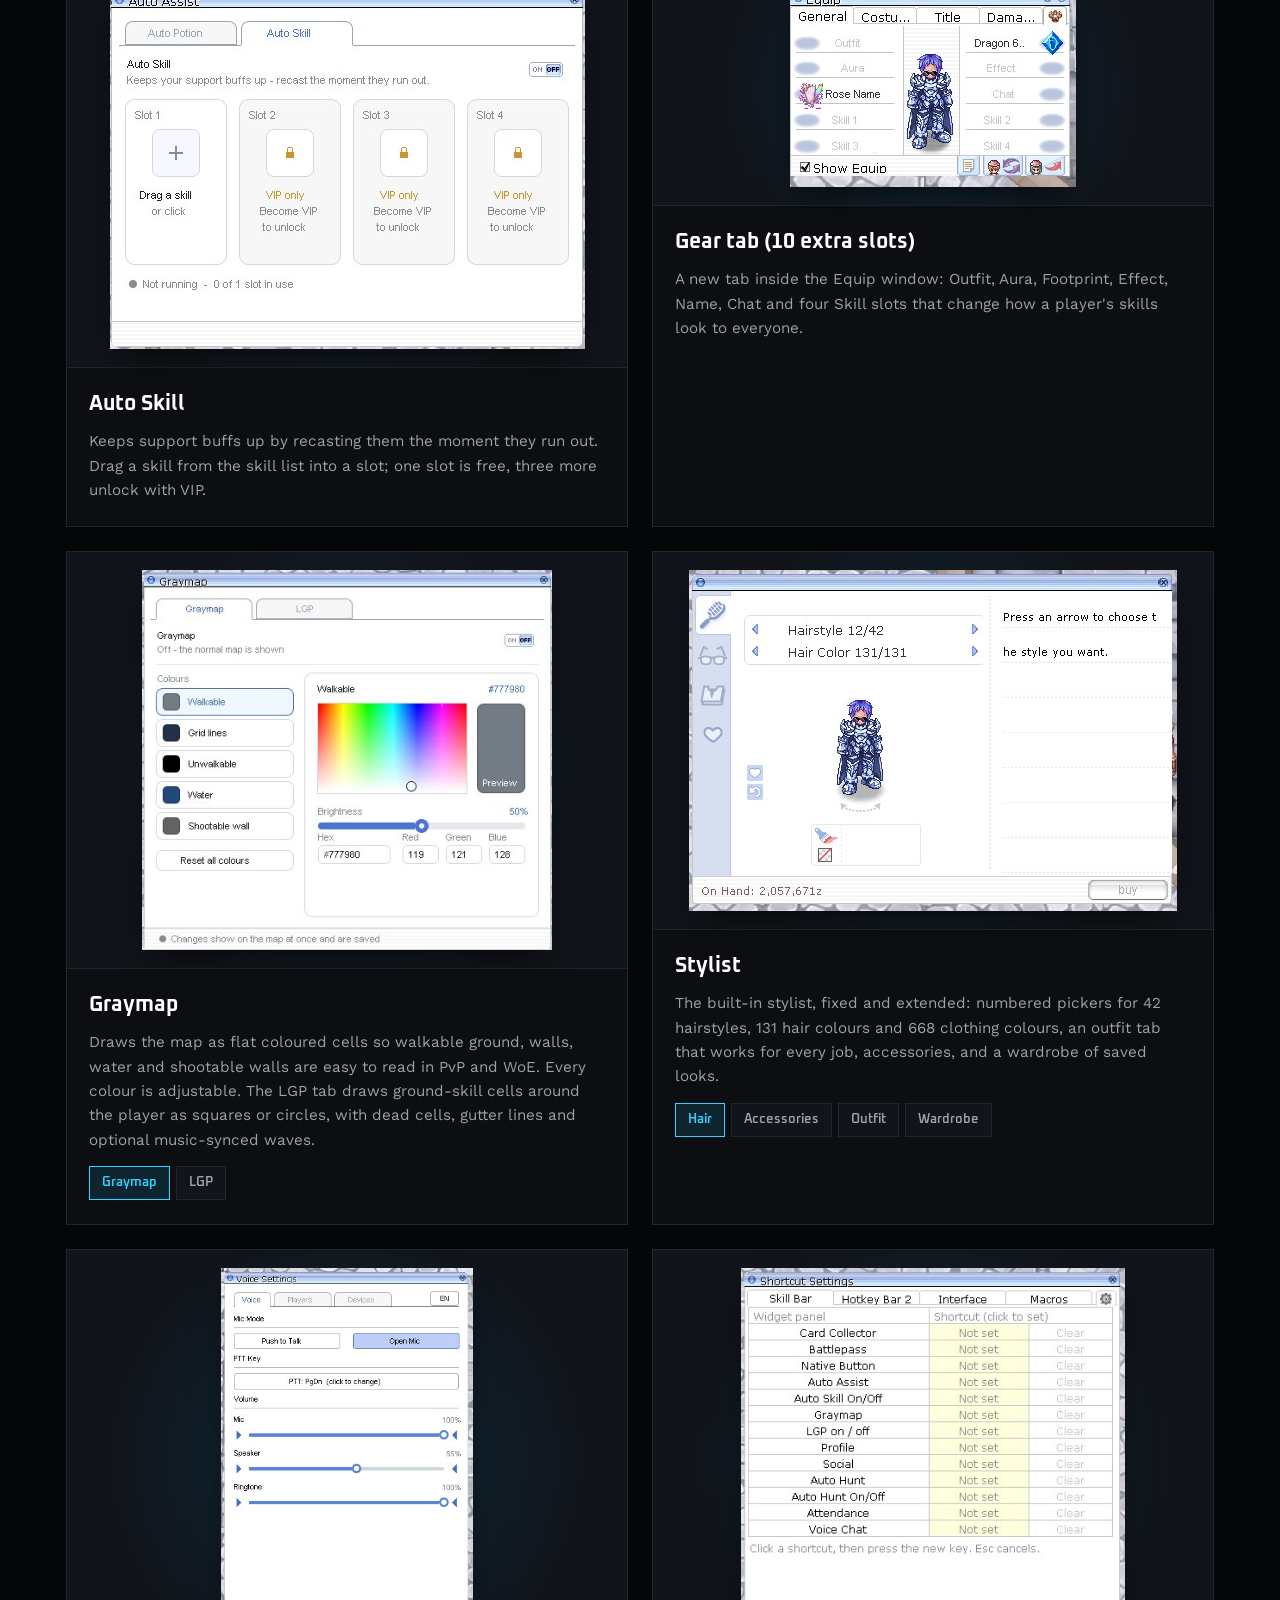
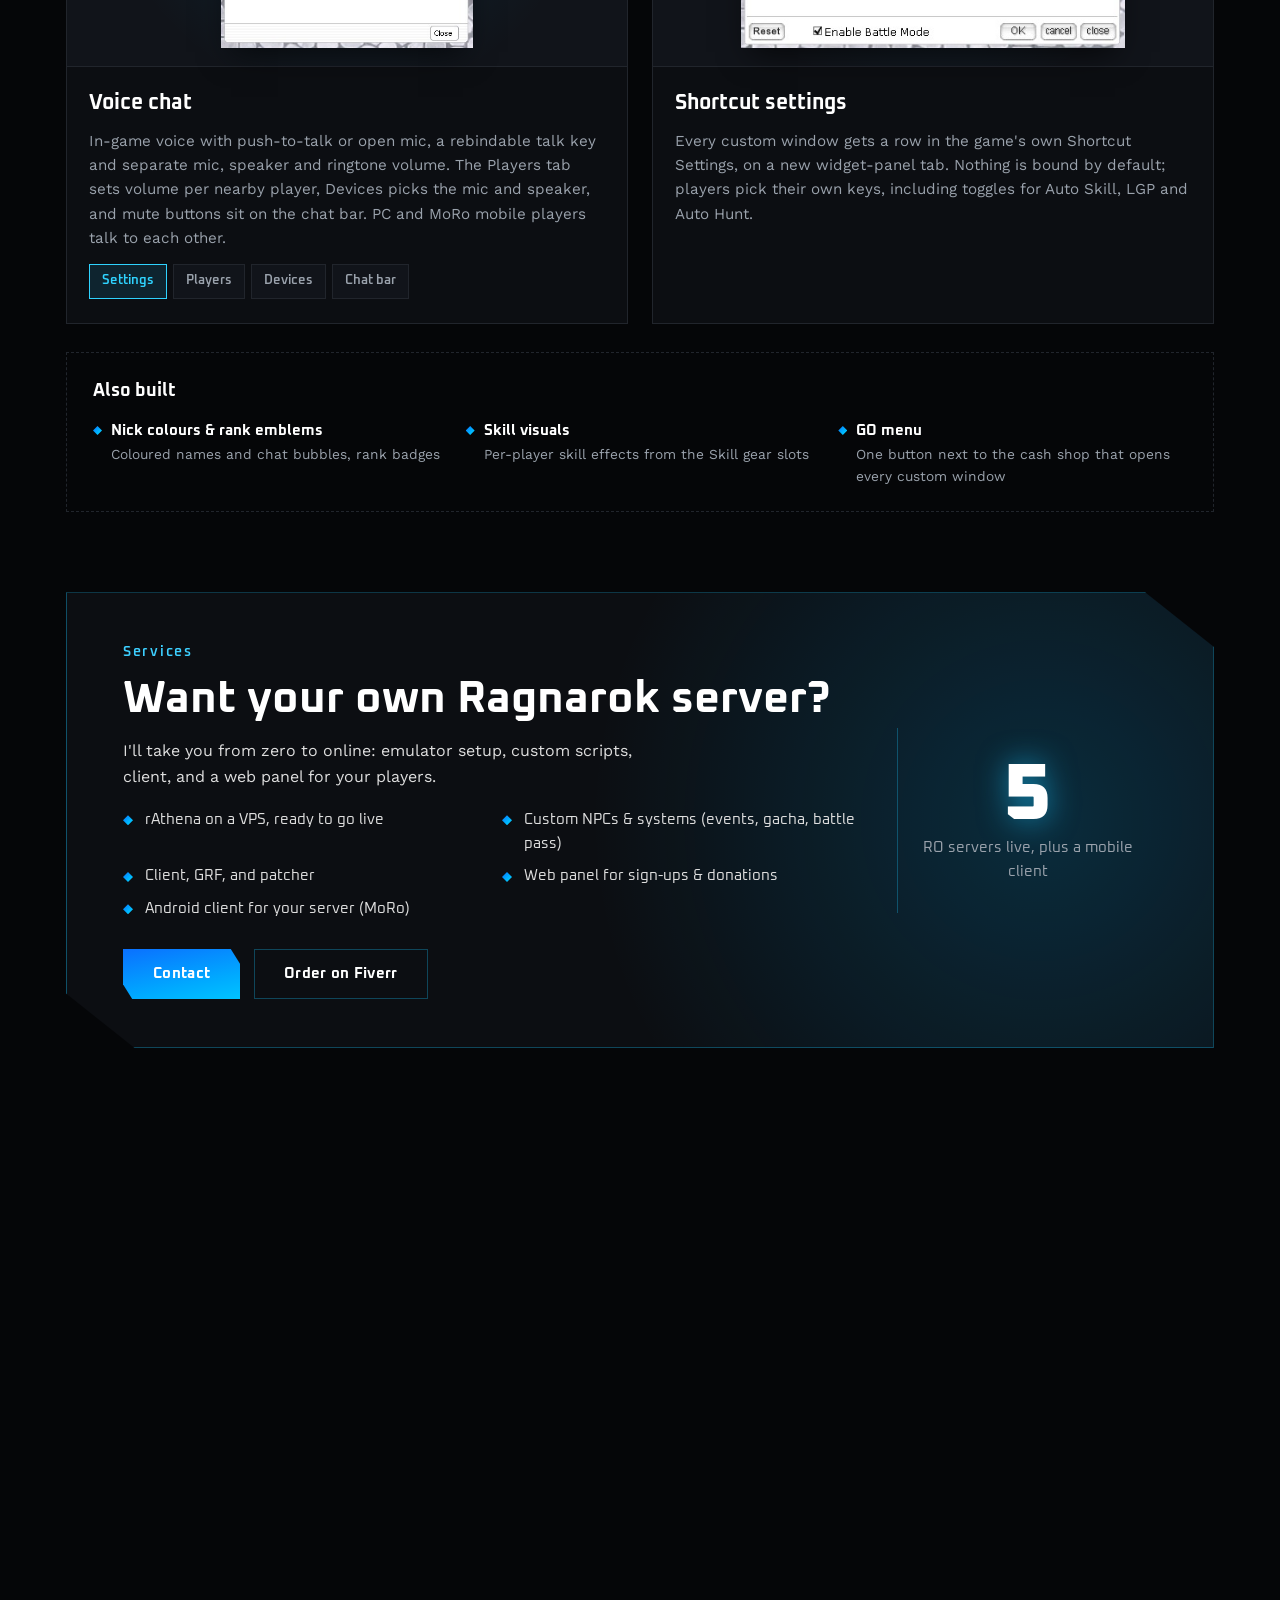
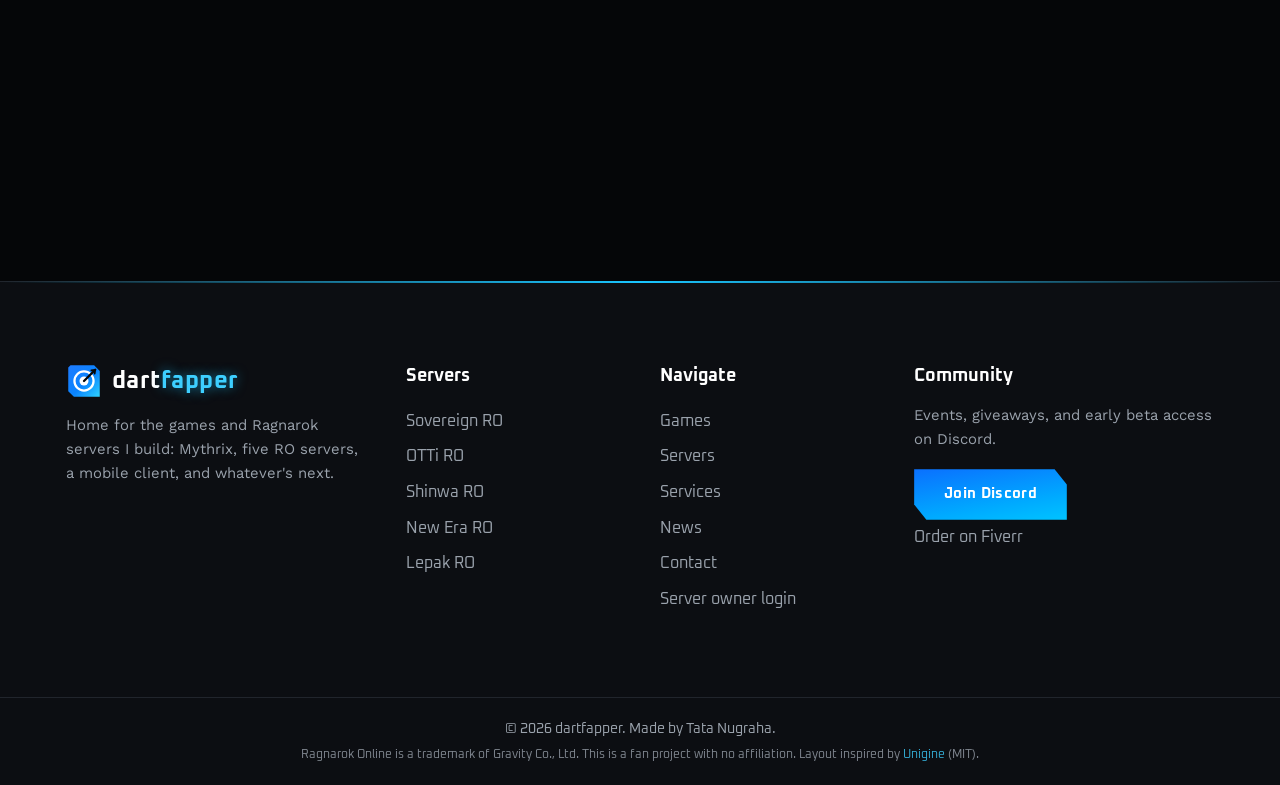
==== commit 5165b9b1: "link "Server owner login" di footer menuju Owner Console Co-Authored-By: Claude Opus 5.5 <noreply@an" ====
--- a/index.html
+++ b/index.html
@@ -14,7 +14,7 @@
   <link rel="preconnect" href="https://fonts.googleapis.com">
   <link rel="preconnect" href="https://fonts.gstatic.com" crossorigin>
   <link href="https://fonts.googleapis.com/css2?family=Oxanium:wght@400;500;600;700;800&family=Work+Sans:wght@400;600&display=swap" rel="stylesheet">
-  <link rel="stylesheet" href="assets/css/style.css?v=20261030a">
+  <link rel="stylesheet" href="assets/css/style.css?v=20261030b">
 </head>
 
 <body>
@@ -177,6 +177,7 @@
           <li><a href="#service" class="footer-link" data-i18n="nav.service">Services</a></li>
           <li><a href="#news" class="footer-link" data-i18n="nav.news">News</a></li>
           <li><a href="contact/" class="footer-link" data-i18n="cta.contact">Contact</a></li>
+          <li><a href="kafra/" class="footer-link" data-i18n="cta.ownerLogin">Server owner login</a></li>
         </ul>
 
         <div class="footer-list">
@@ -200,8 +201,8 @@
     <svg viewBox="0 0 24 24" width="22" height="22" aria-hidden="true"><path d="M12 5l-7 7h4v7h6v-7h4z" fill="currentColor"/></svg>
   </a>
 
-  <script src="assets/js/data.js?v=20261030a"></script>
-  <script src="assets/js/i18n.js?v=20261030a"></script>
-  <script src="assets/js/script.js?v=20261030a"></script>
+  <script src="assets/js/data.js?v=20261030b"></script>
+  <script src="assets/js/i18n.js?v=20261030b"></script>
+  <script src="assets/js/script.js?v=20261030b"></script>
 </body>
 </html>
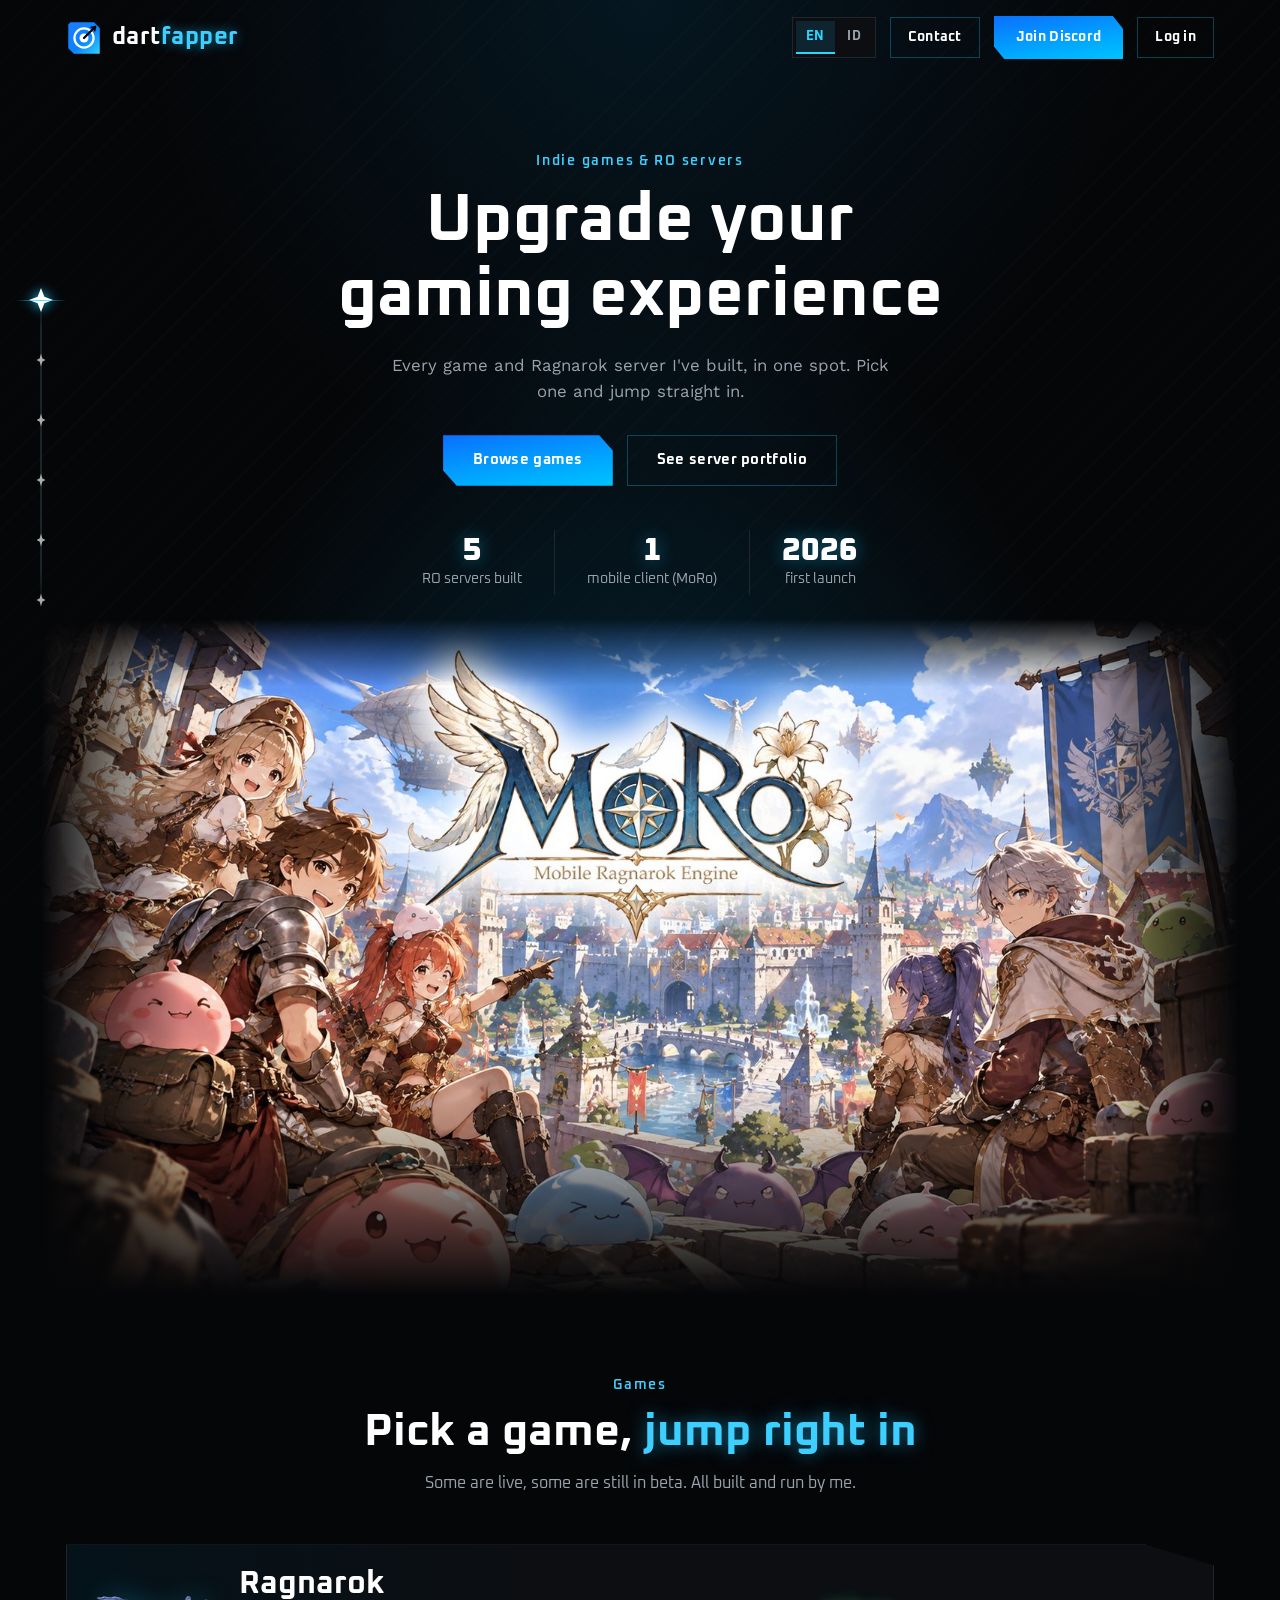
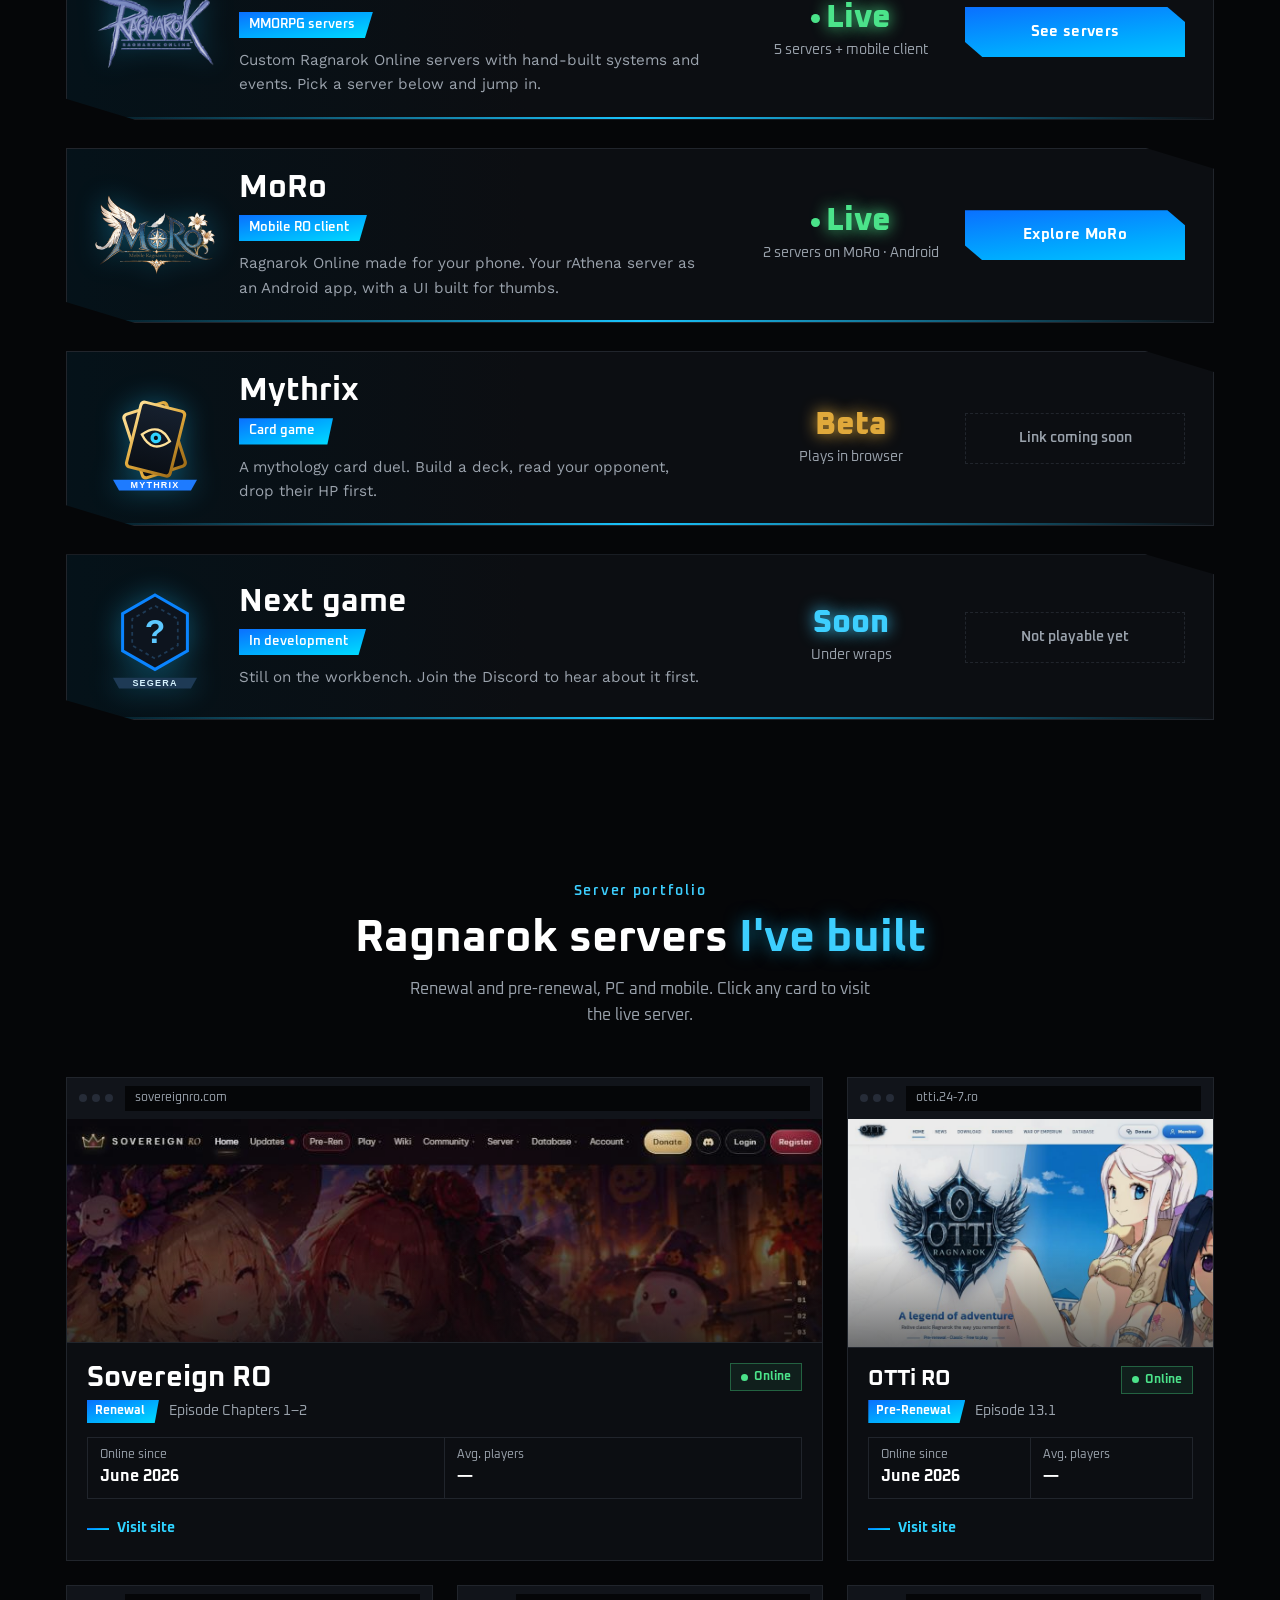
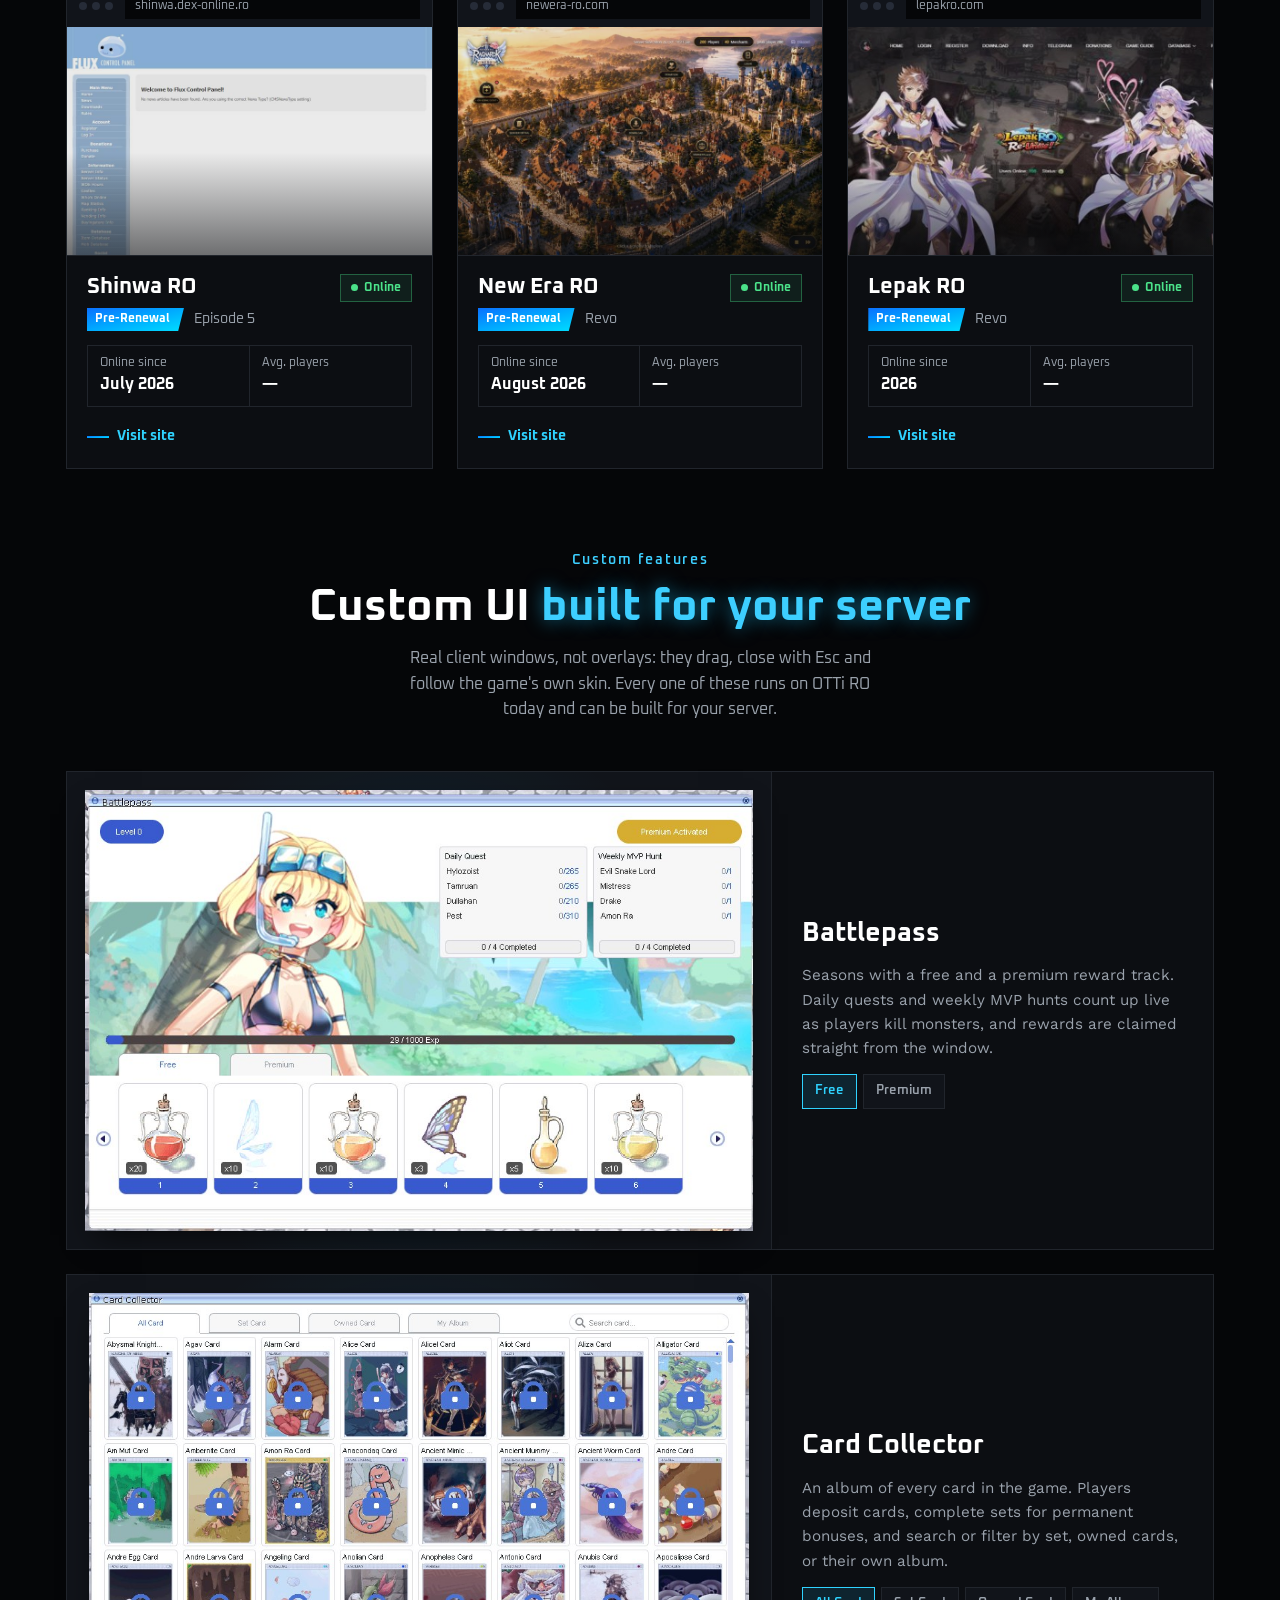
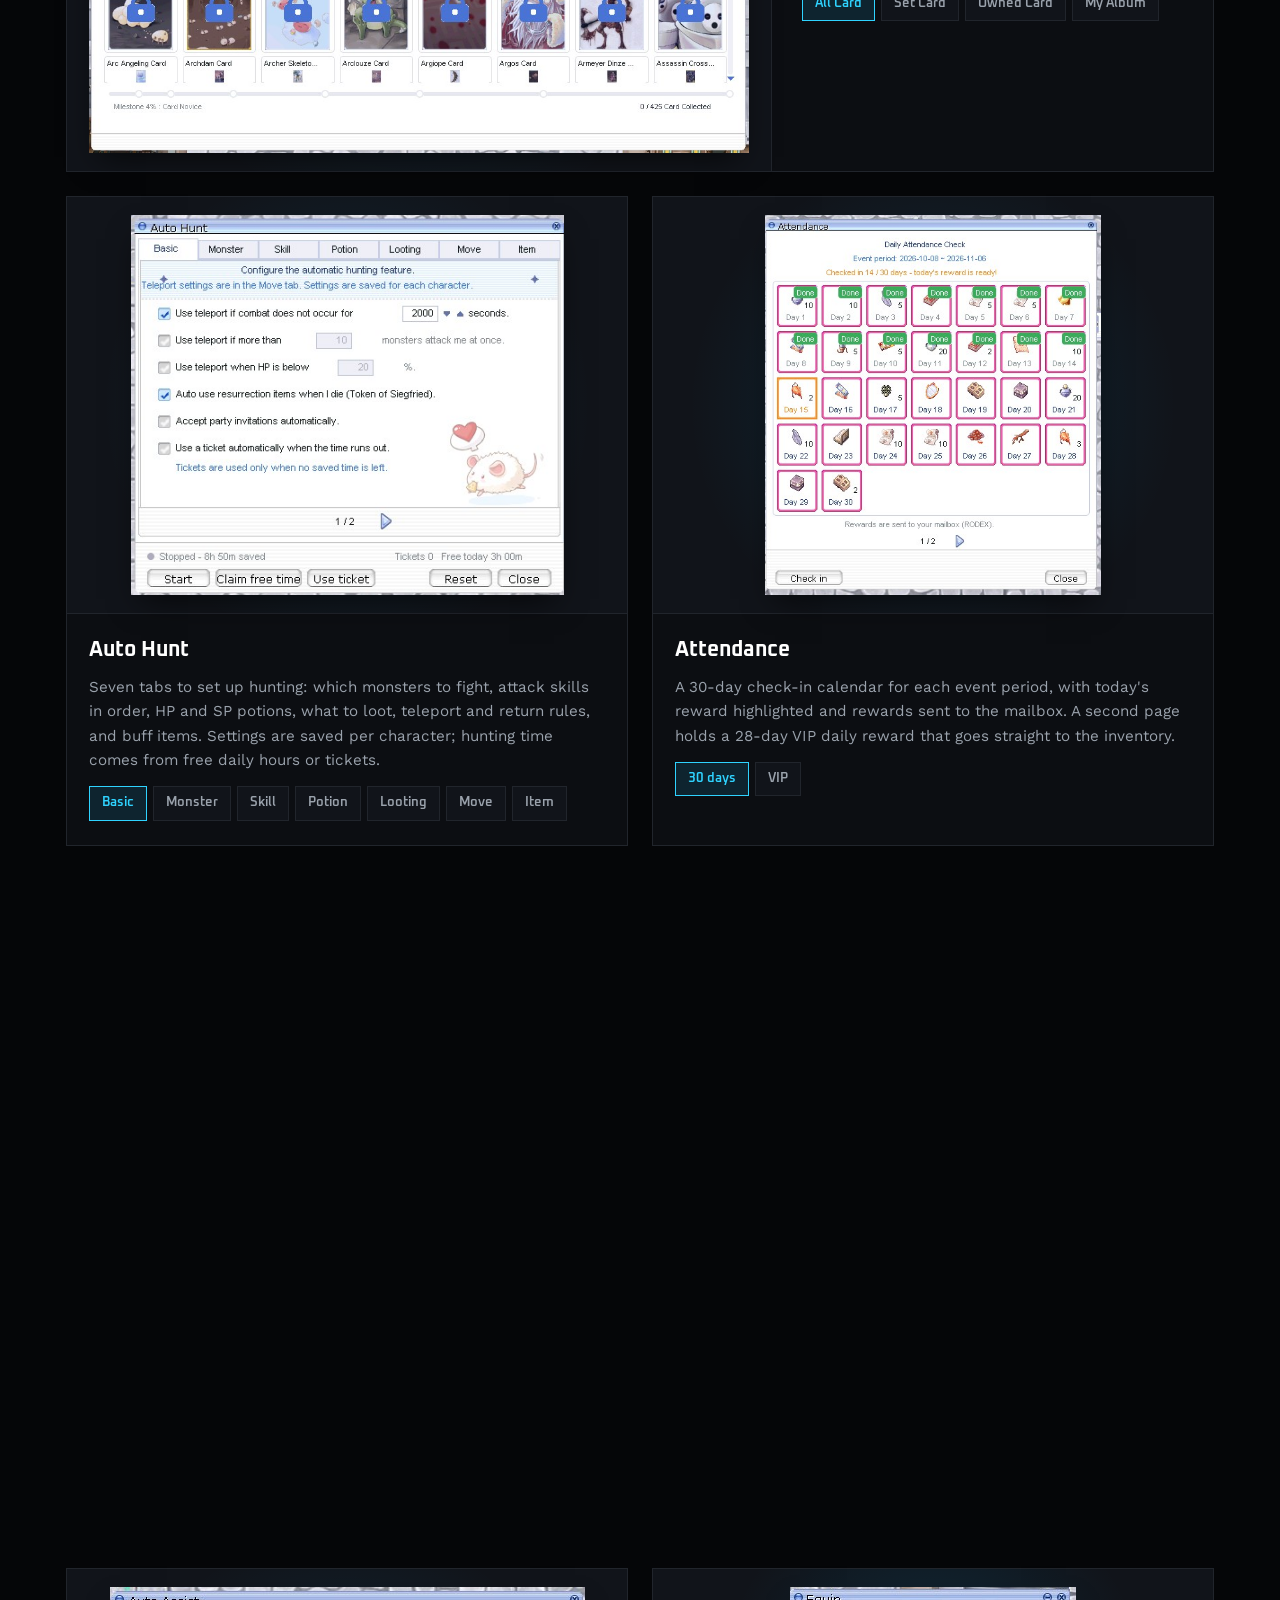
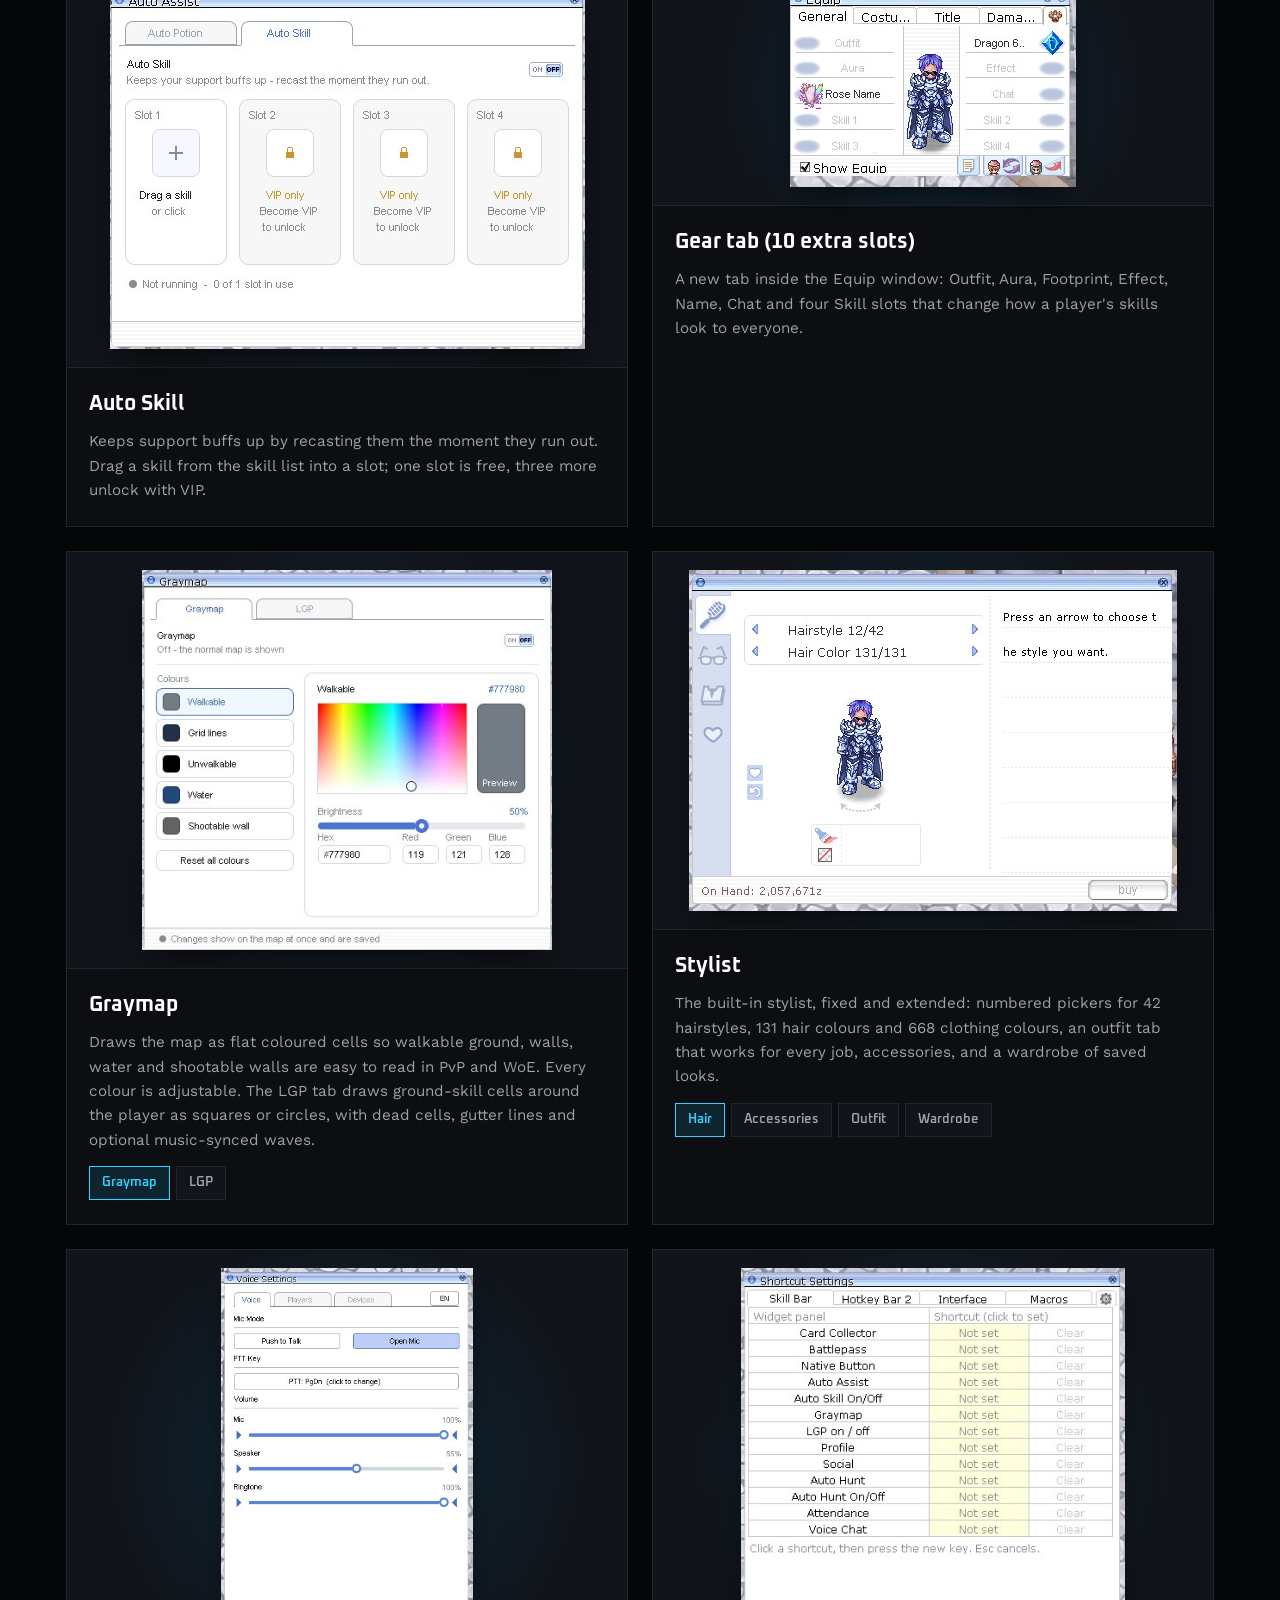
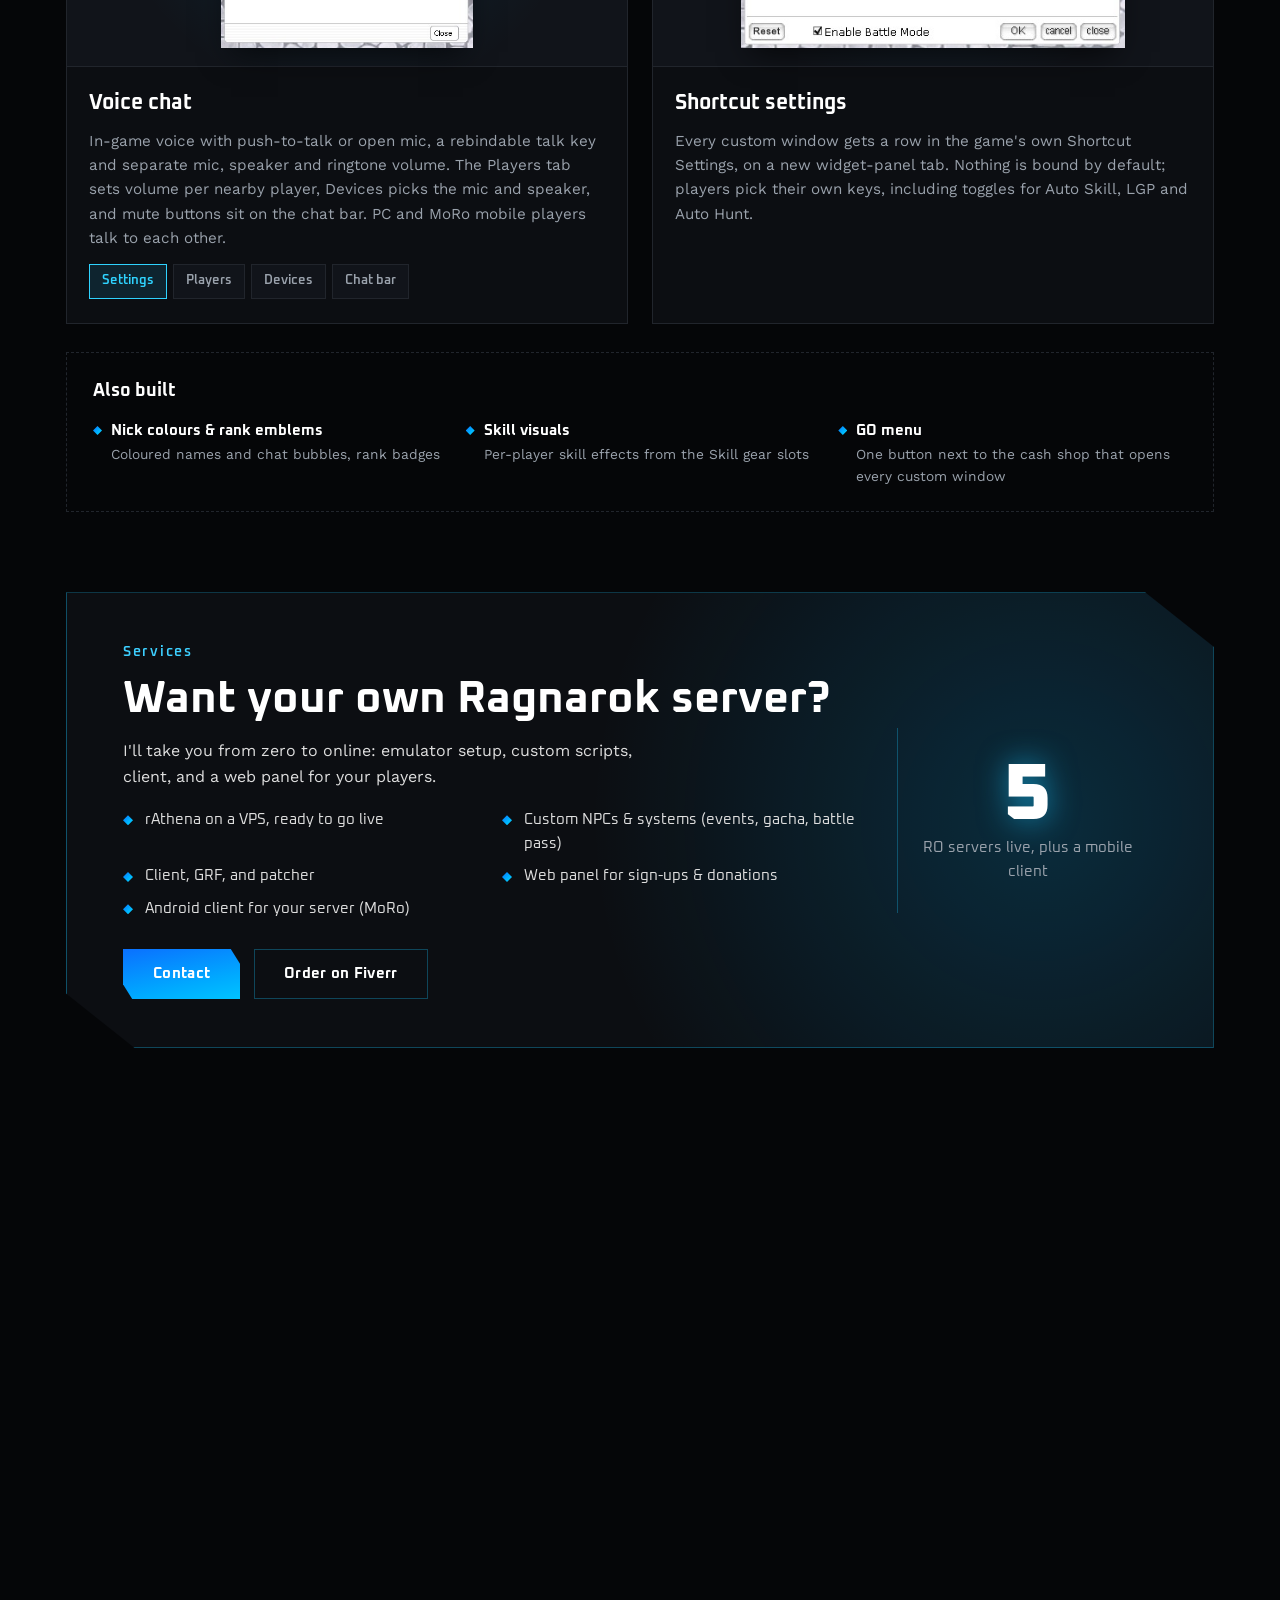
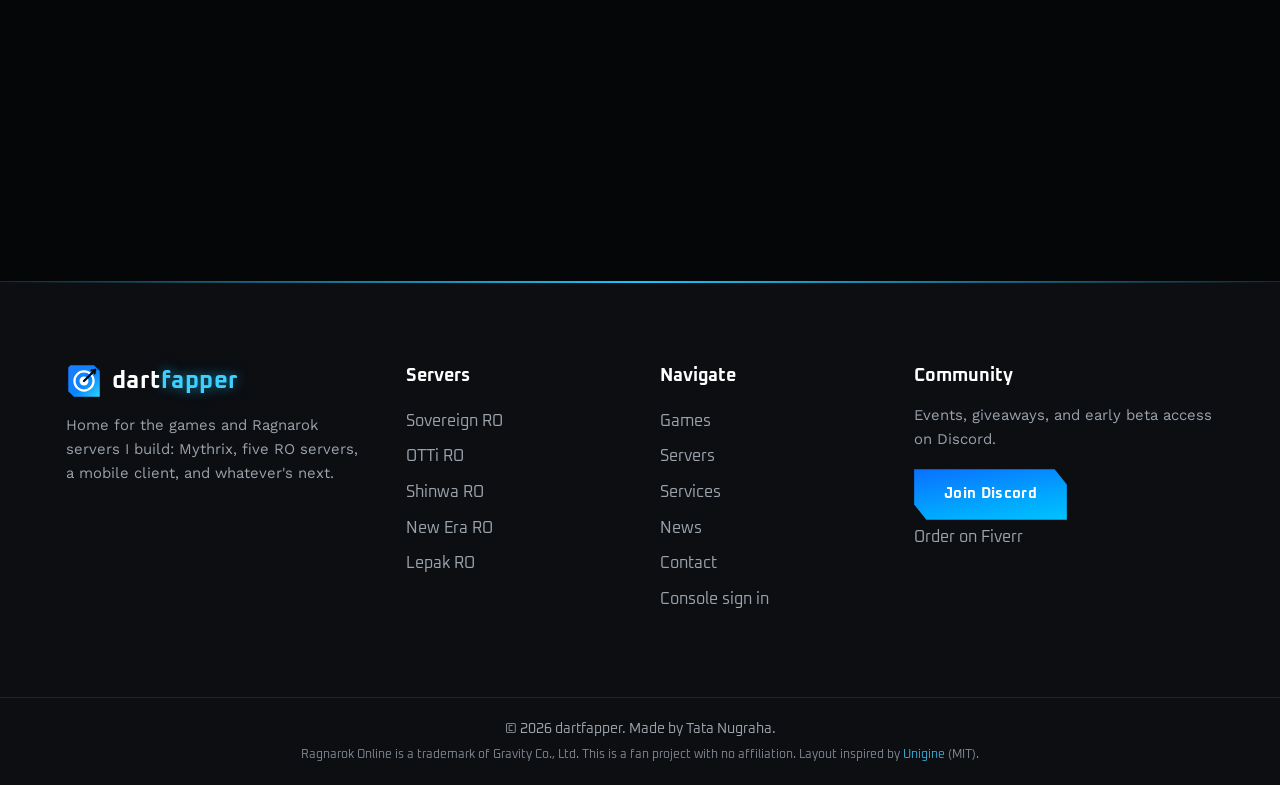
==== commit 0c8eb579: "login sso google/discord + settings connected accounts, server bawaan lepak/otti/ragna next, hero ba" ====
--- a/index.html
+++ b/index.html
@@ -60,7 +60,7 @@
       <section class="hero" id="top" aria-labelledby="hero-title">
         <div class="container">
           <p class="section-subtitle" data-i18n="hero.kicker">Indie games & RO servers</p>
-          <h1 class="h1 hero-title" id="hero-title" data-i18n-html="hero.title">Card duels, grinding,<br>all in one place</h1>
+          <h1 class="h1 hero-title" id="hero-title" data-i18n-html="hero.title">Upgrade your<br>gaming experience</h1>
           <p class="hero-text" data-i18n="hero.text">Every game and Ragnarok server I've built, in one spot. Pick one and jump straight in.</p>
           <div class="hero-cta">
             <a href="#games" class="btn btn-primary" data-i18n="hero.cta1">Browse games</a>
@@ -177,7 +177,7 @@
           <li><a href="#service" class="footer-link" data-i18n="nav.service">Services</a></li>
           <li><a href="#news" class="footer-link" data-i18n="nav.news">News</a></li>
           <li><a href="contact/" class="footer-link" data-i18n="cta.contact">Contact</a></li>
-          <li><a href="kafra/" class="footer-link" data-i18n="cta.ownerLogin">Server owner login</a></li>
+          <li><a href="kafra/" class="footer-link" data-i18n="cta.ownerLogin">Console sign in</a></li>
         </ul>
 
         <div class="footer-list">
@@ -202,7 +202,7 @@
   </a>
 
   <script src="assets/js/data.js?v=20261030b"></script>
-  <script src="assets/js/i18n.js?v=20261030b"></script>
+  <script src="assets/js/i18n.js?v=20261030c"></script>
   <script src="assets/js/script.js?v=20261030b"></script>
 </body>
 </html>
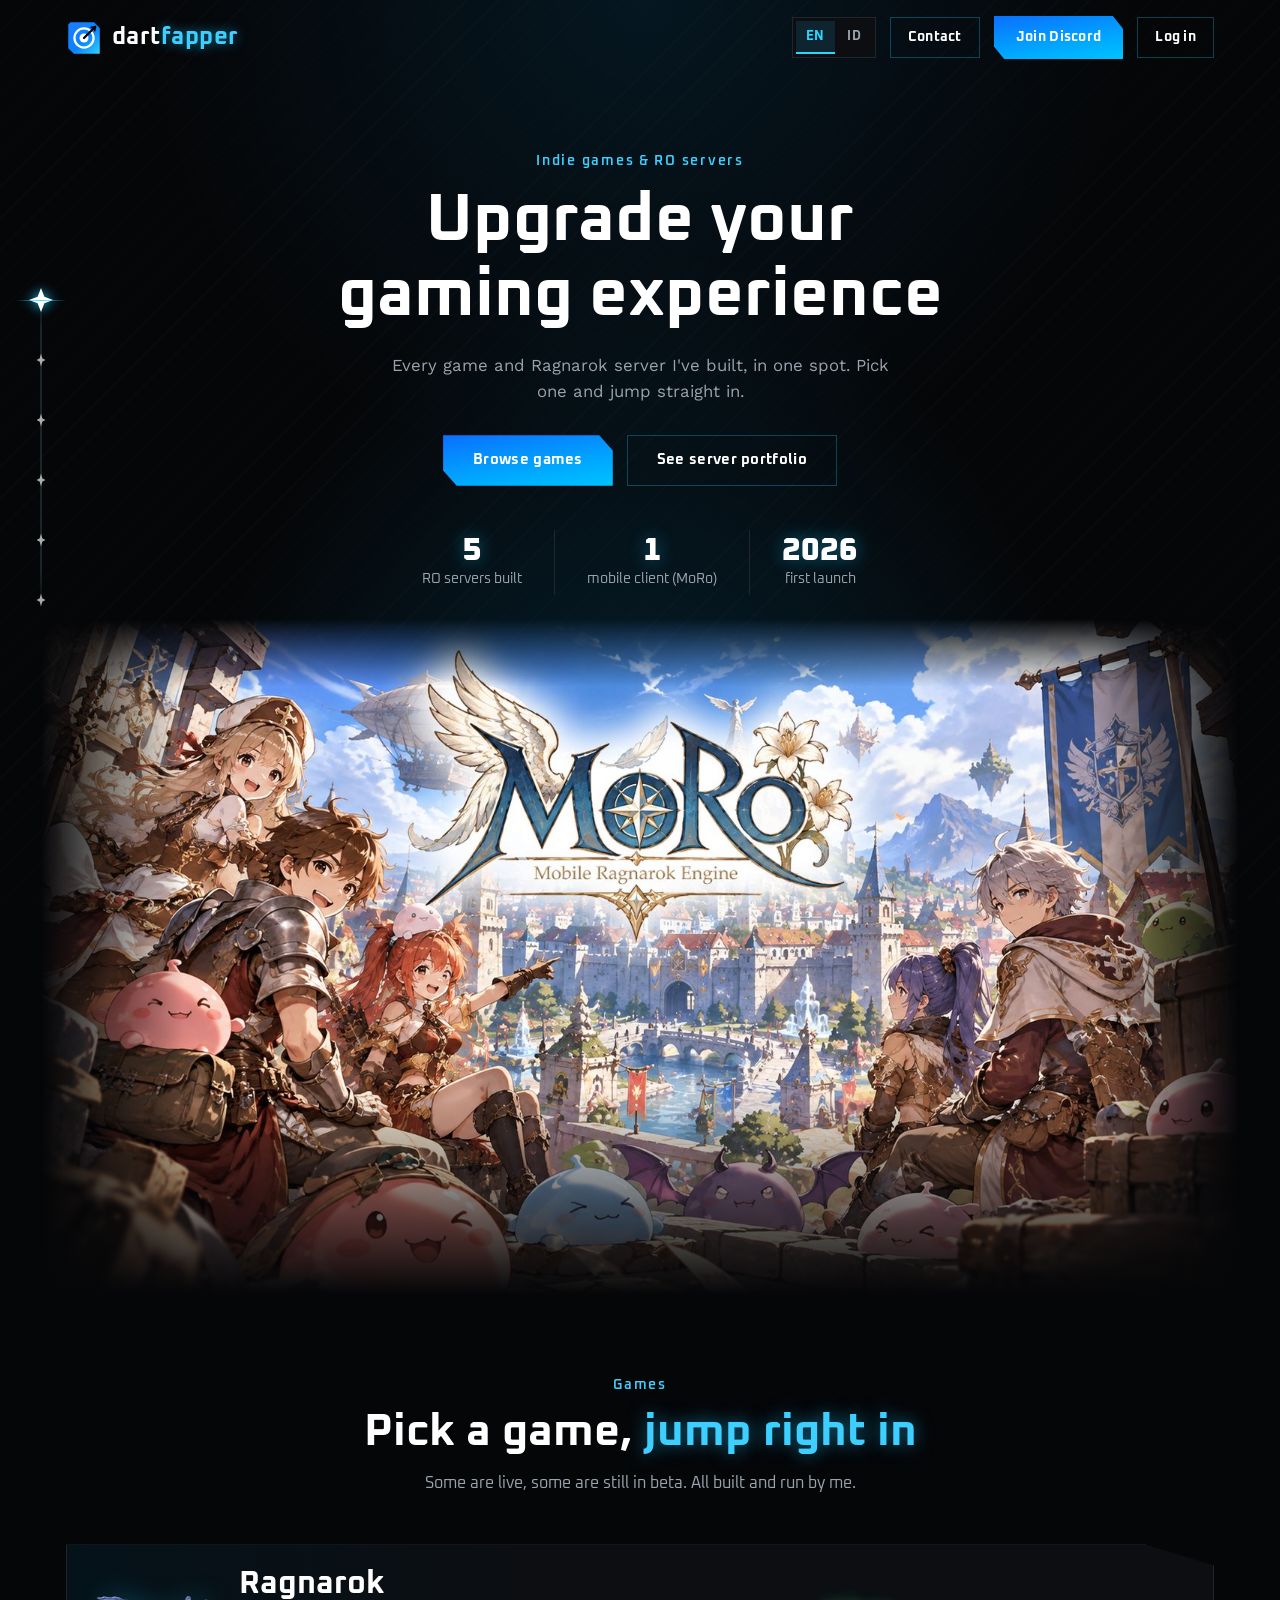
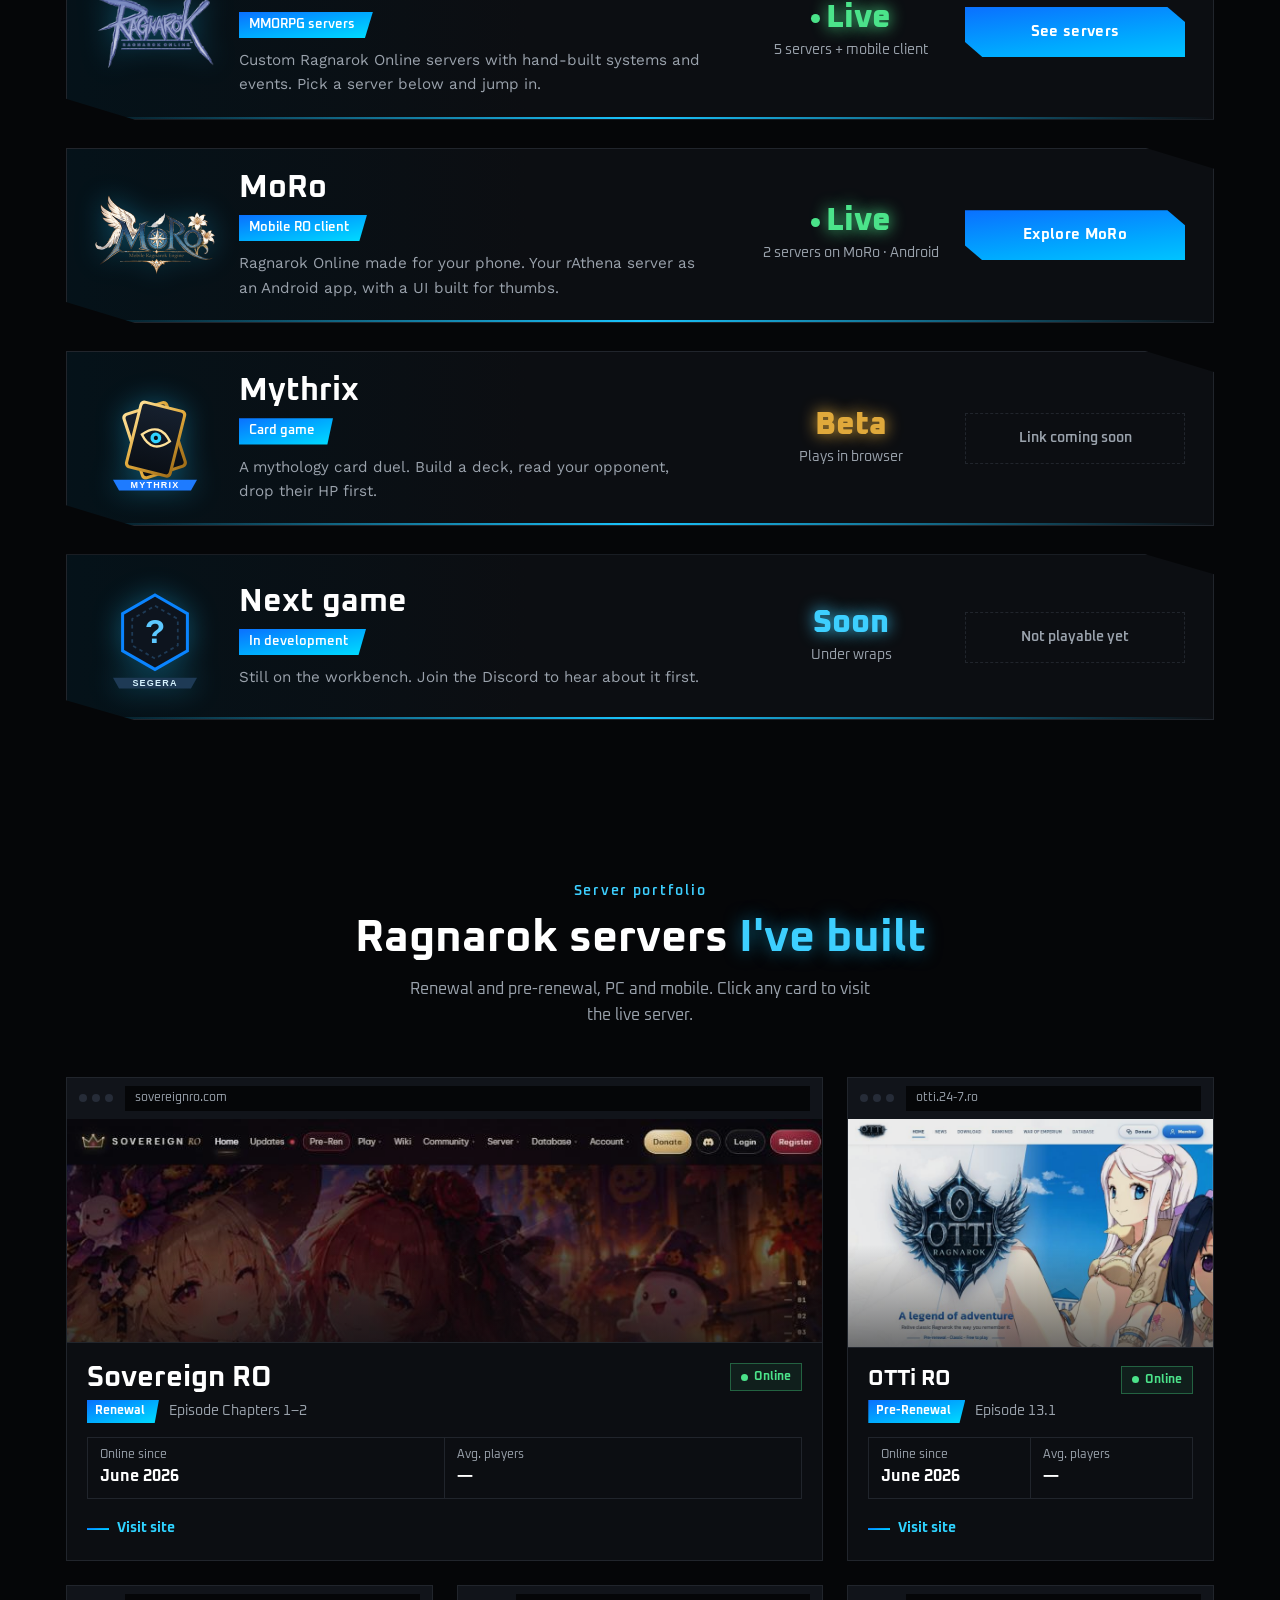
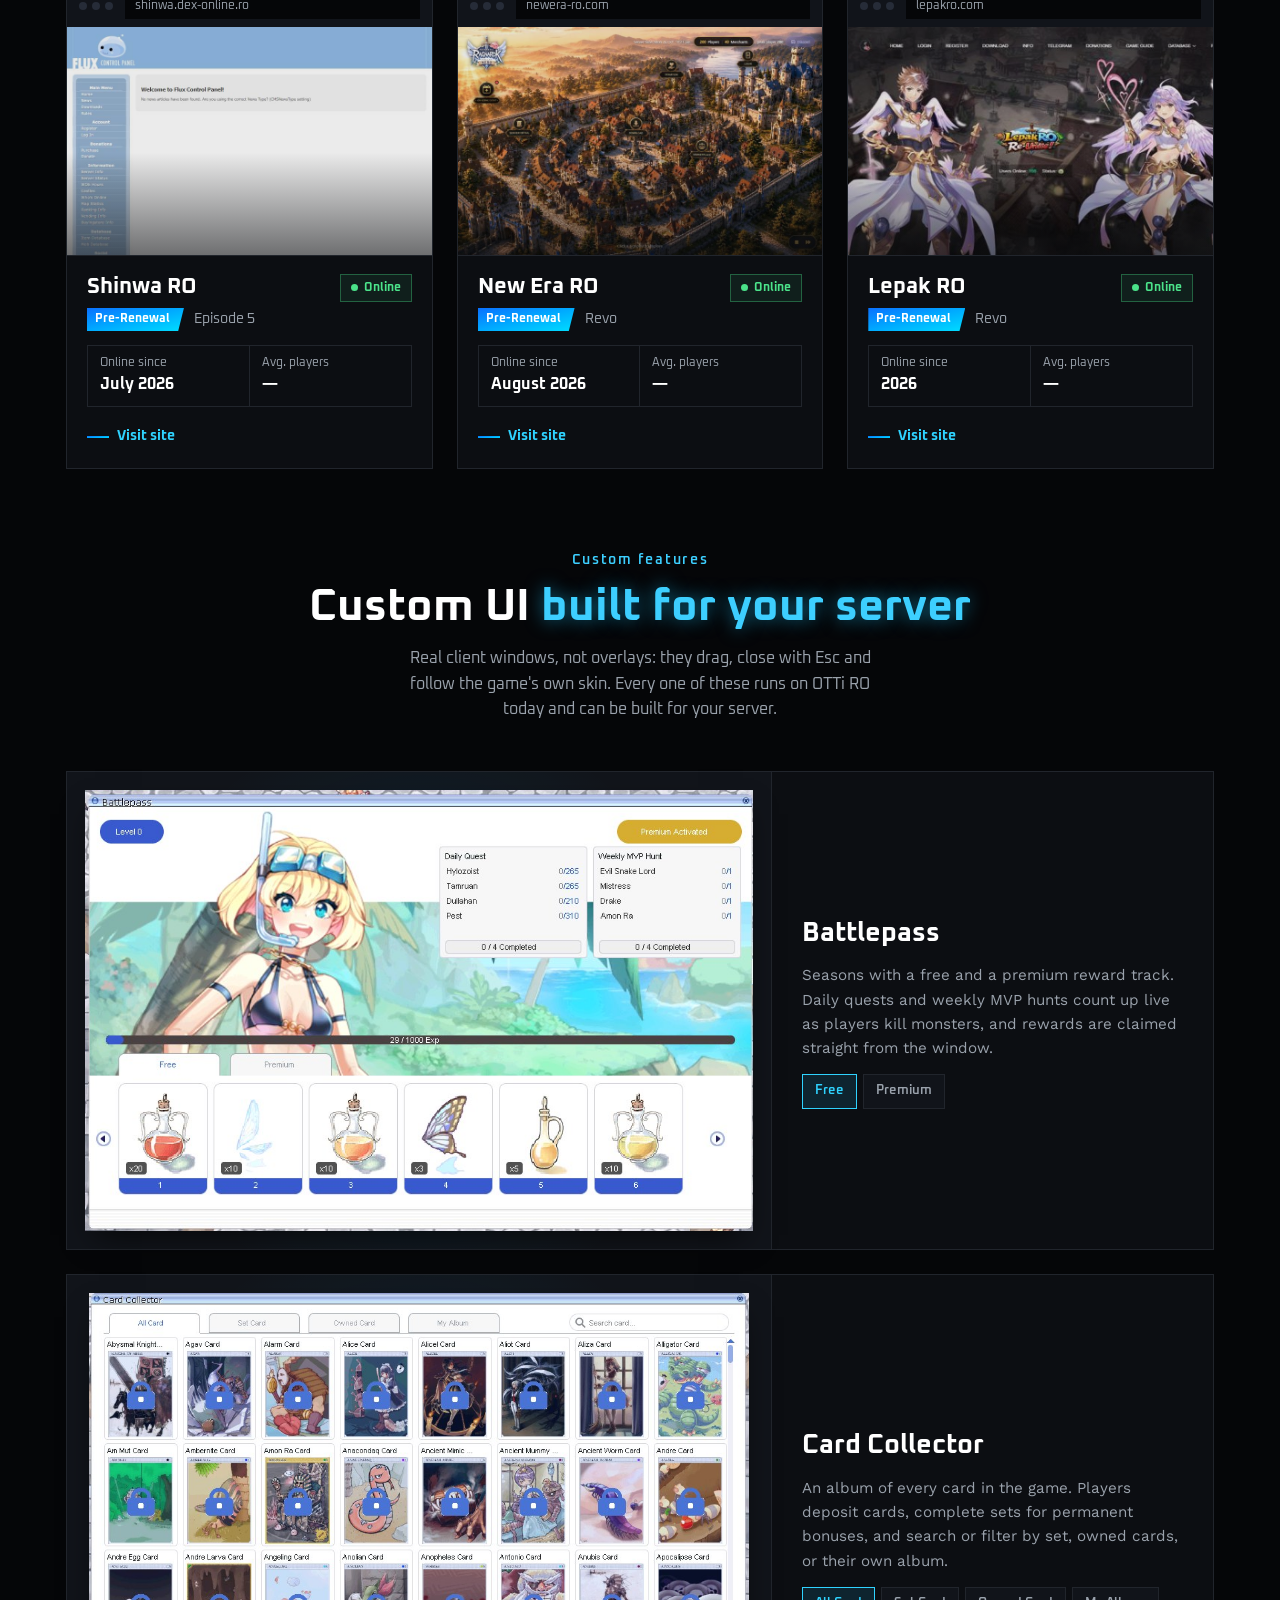
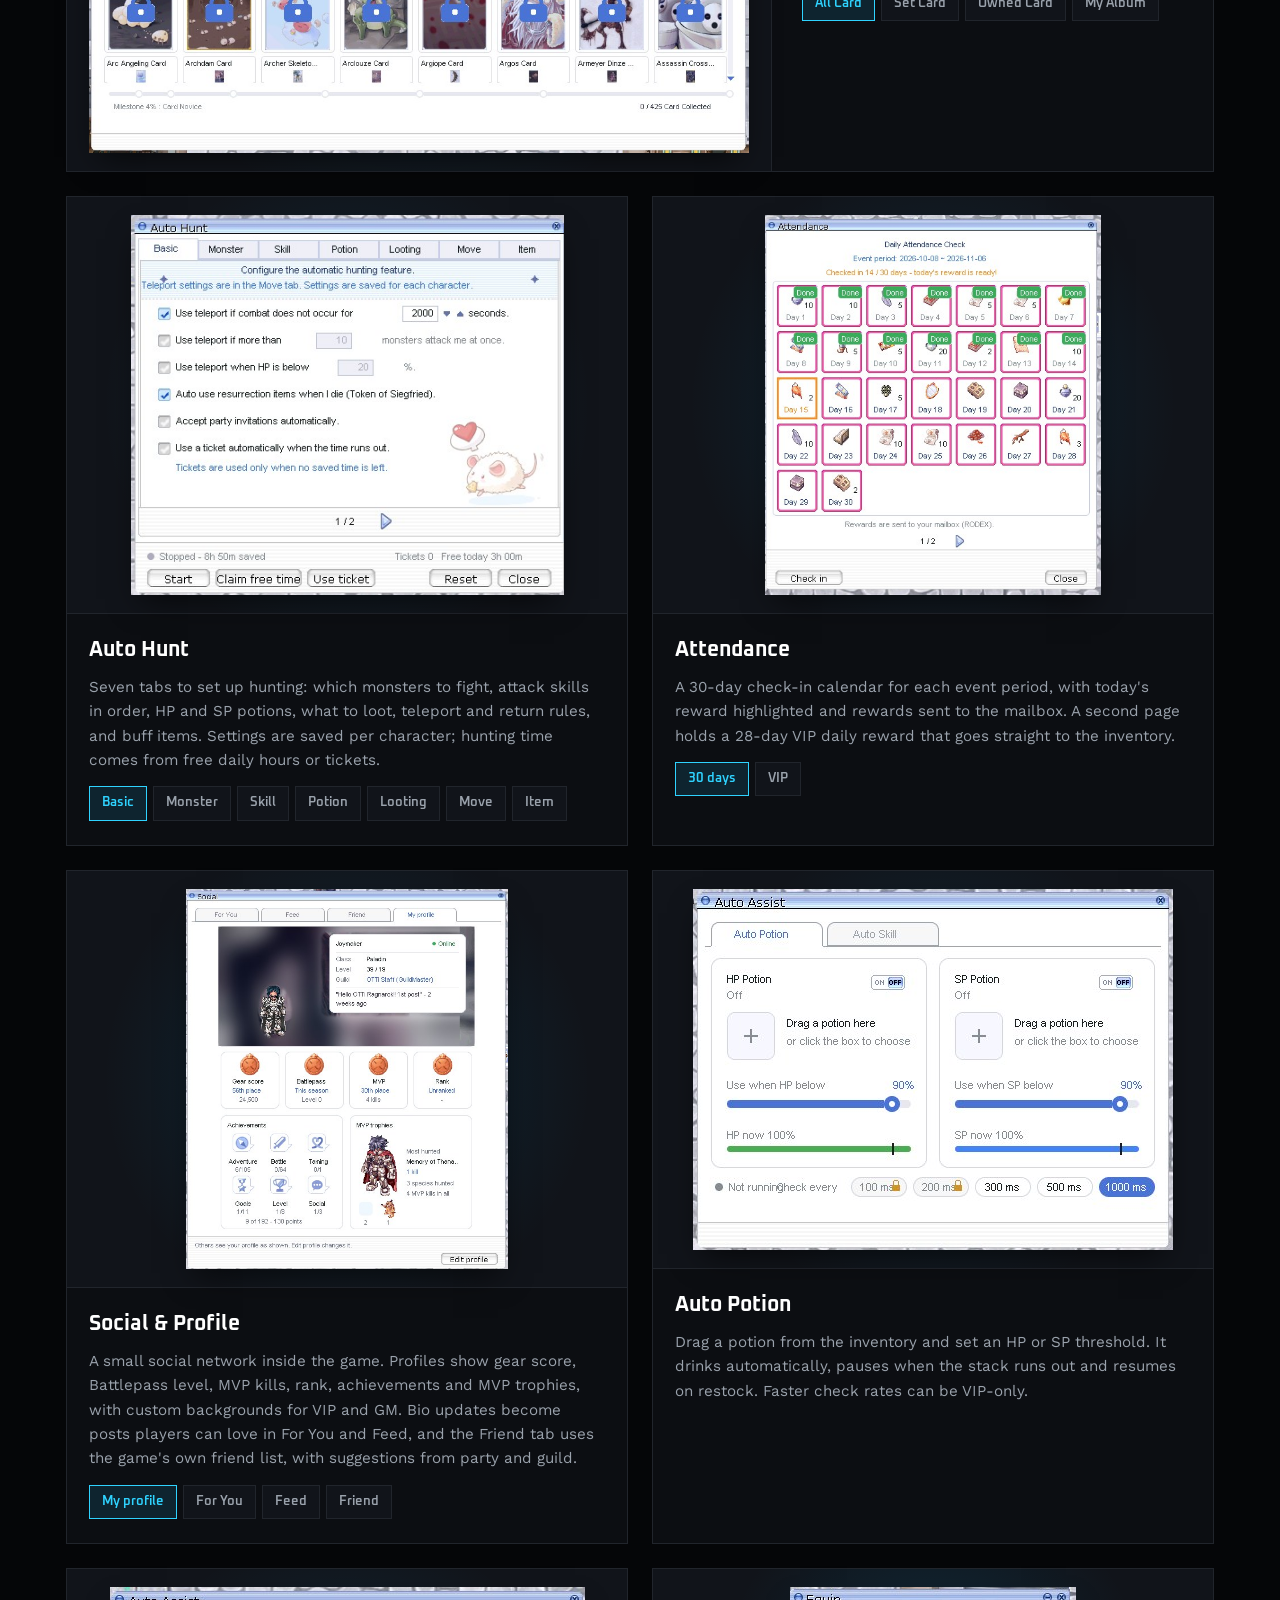
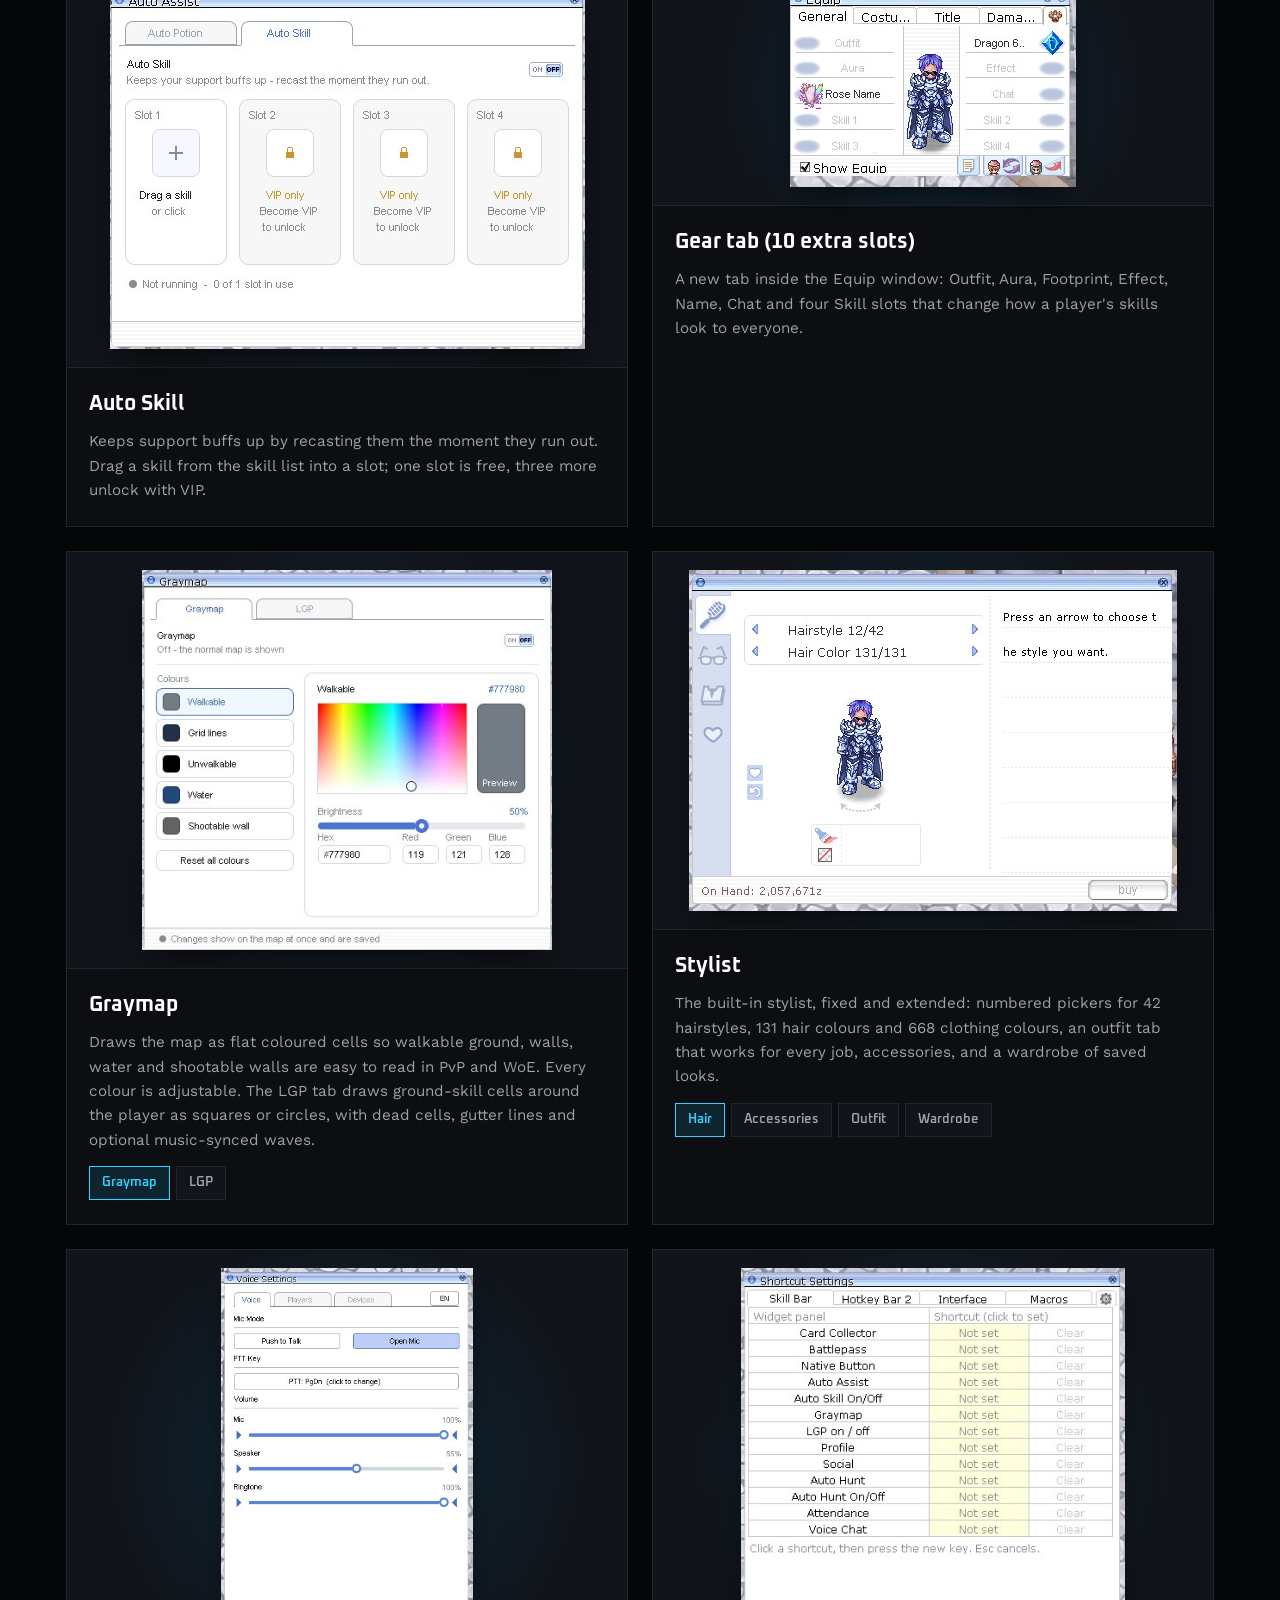
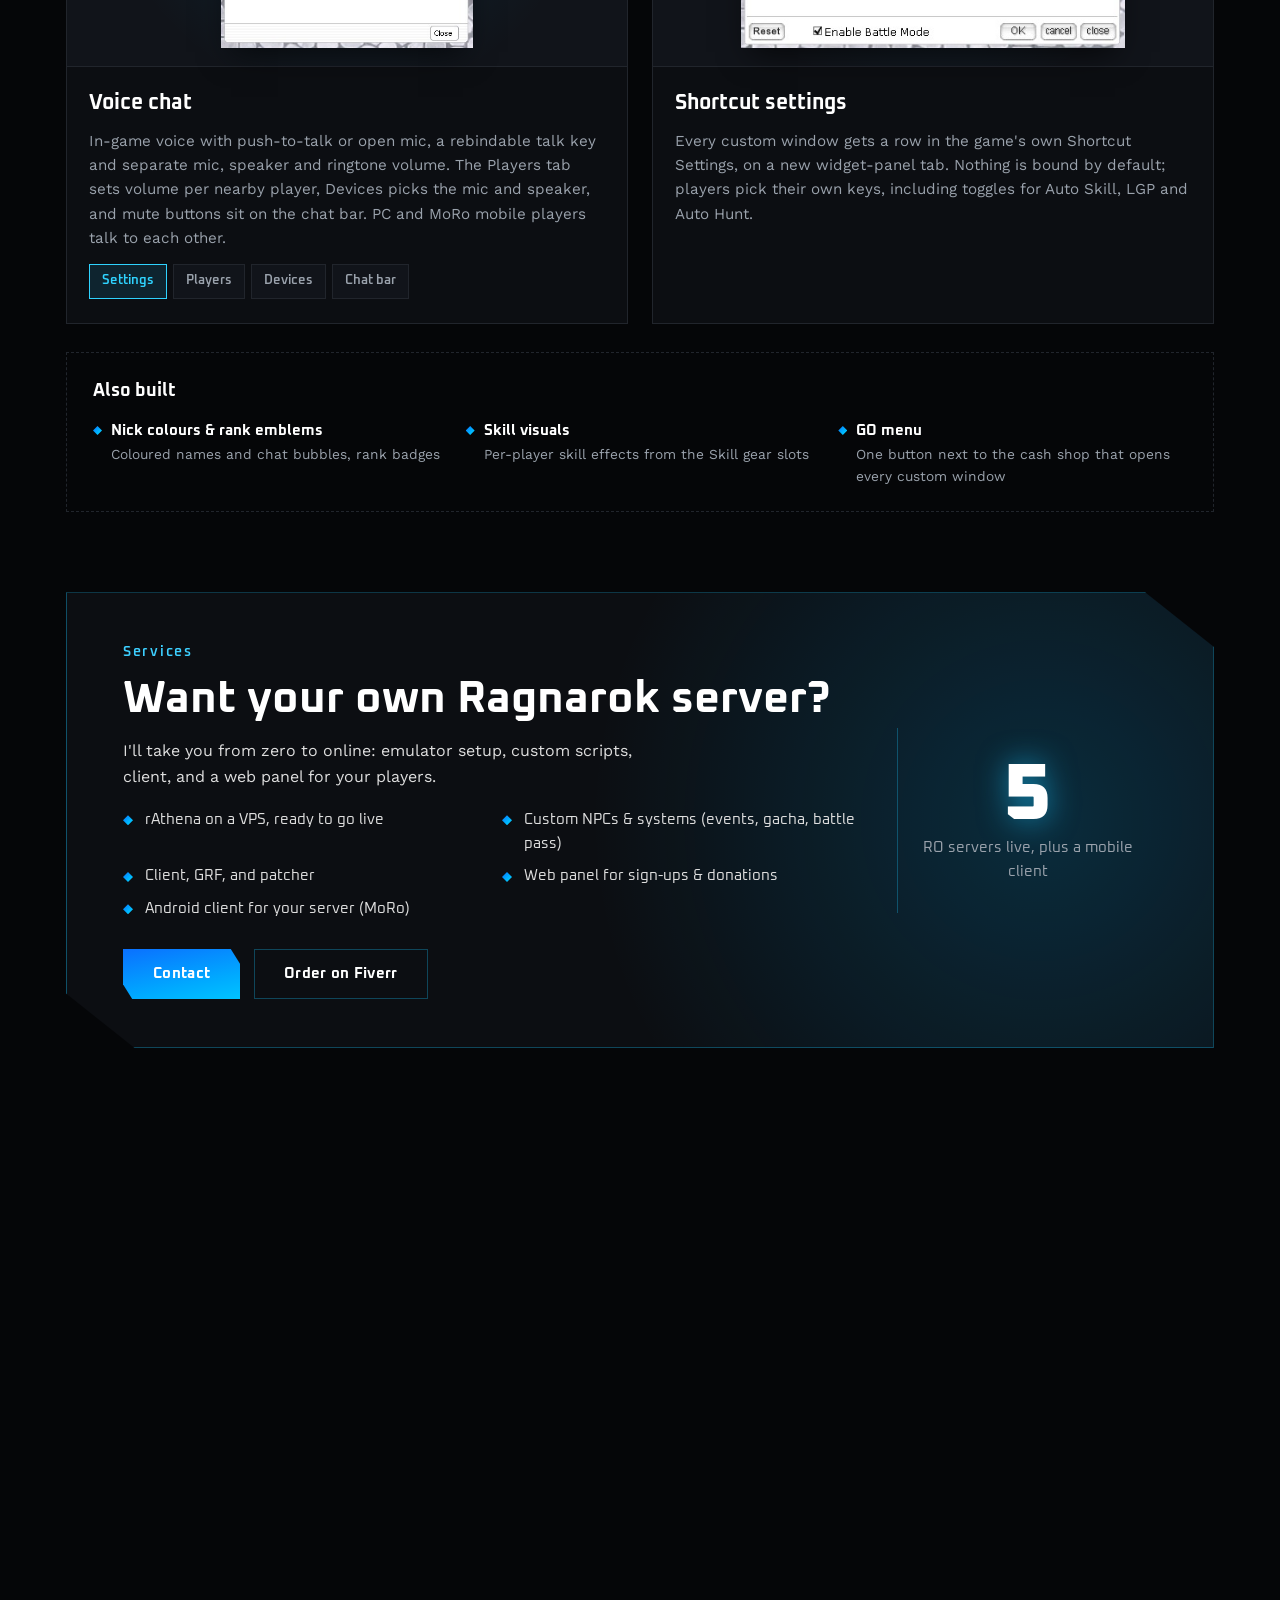
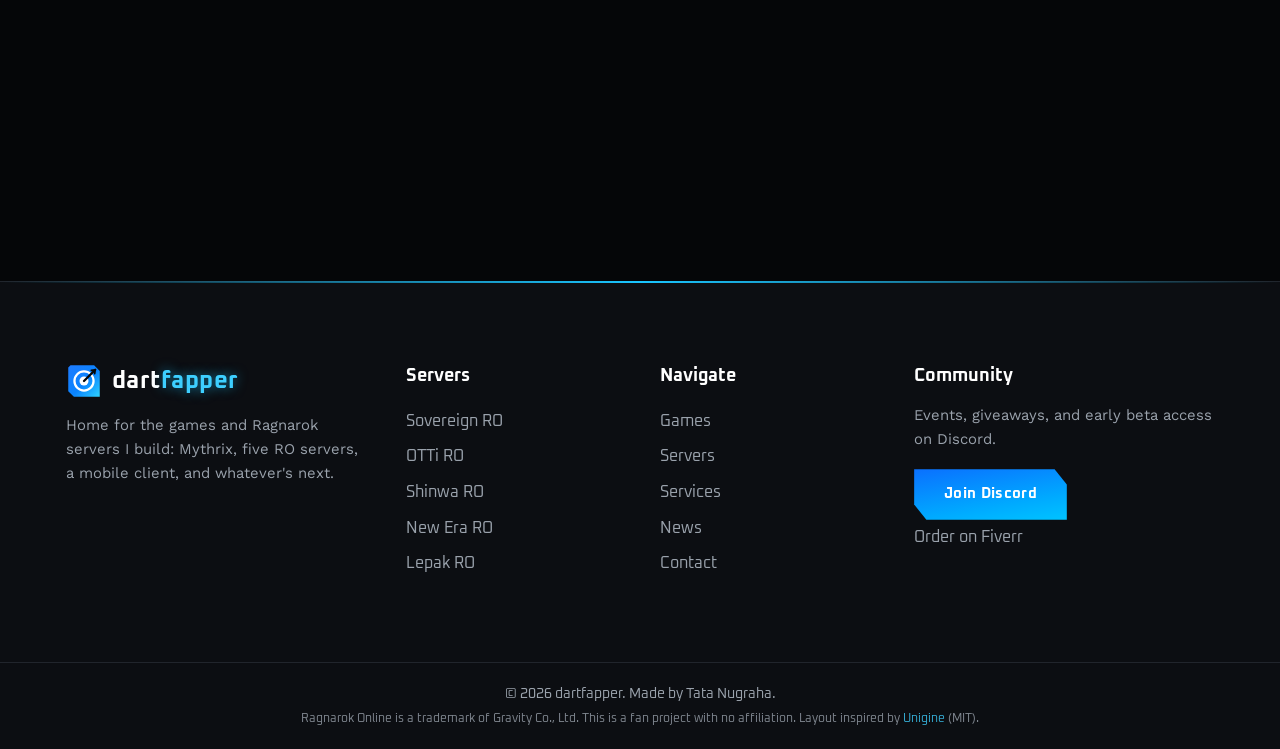
==== commit ea83dc2b: "log in di header jadi login global; google/discord membuat akun member bila belum punya akun - heade" ====
--- a/index.html
+++ b/index.html
@@ -14,7 +14,7 @@
   <link rel="preconnect" href="https://fonts.googleapis.com">
   <link rel="preconnect" href="https://fonts.gstatic.com" crossorigin>
   <link href="https://fonts.googleapis.com/css2?family=Oxanium:wght@400;500;600;700;800&family=Work+Sans:wght@400;600&display=swap" rel="stylesheet">
-  <link rel="stylesheet" href="assets/css/style.css?v=20261030b">
+  <link rel="stylesheet" href="assets/css/style.css?v=20261030d">
 </head>
 
 <body>
@@ -34,11 +34,7 @@
         </div>
         <a href="contact/" class="btn btn-ghost header-contact" data-i18n="cta.contact">Contact</a>
         <a href="#" class="btn btn-primary header-btn" data-discord target="_blank" rel="noopener" data-i18n="cta.discord">Join Discord</a>
-        <a href="#" class="btn btn-ghost login-btn" data-login hidden data-i18n="cta.login">Log in</a>
-        <button type="button" class="account-chip" data-account hidden>
-          <img src="assets/images/favicon.svg" width="28" height="28" alt="" data-account-avatar>
-          <span data-account-name></span>
-        </button>
+        <a href="kafra/" class="btn btn-ghost login-btn" data-i18n="cta.login">Log in</a>
       </div>
     </div>
   </header>
@@ -177,7 +173,6 @@
           <li><a href="#service" class="footer-link" data-i18n="nav.service">Services</a></li>
           <li><a href="#news" class="footer-link" data-i18n="nav.news">News</a></li>
           <li><a href="contact/" class="footer-link" data-i18n="cta.contact">Contact</a></li>
-          <li><a href="kafra/" class="footer-link" data-i18n="cta.ownerLogin">Console sign in</a></li>
         </ul>
 
         <div class="footer-list">
@@ -202,7 +197,7 @@
   </a>
 
   <script src="assets/js/data.js?v=20261030b"></script>
-  <script src="assets/js/i18n.js?v=20261030c"></script>
-  <script src="assets/js/script.js?v=20261030b"></script>
+  <script src="assets/js/i18n.js?v=20261030d"></script>
+  <script src="assets/js/script.js?v=20261030d"></script>
 </body>
 </html>
--- a/assets/css/style.css
+++ b/assets/css/style.css
@@ -124,13 +124,7 @@
 .header-actions { margin-inline-start: auto; display: flex; align-items: center; gap: 14px; }
 .header-btn { padding: 10px 22px; font-size: .9rem; }
 .login-btn { padding: 9px 18px; font-size: .9rem; }
-.login-btn[hidden], .account-chip[hidden] { display: none; }
-
-.account-chip { display: flex; align-items: center; gap: 8px; padding: 4px 12px 4px 4px; border: 1px solid var(--border-space-cadet); background: var(--bg-surface); color: var(--text-white); font-weight: 600; font-size: .9rem; transition: var(--transition-1); }
-.account-chip:hover, .account-chip:focus-visible { box-shadow: inset 0 0 0 1px var(--glow-alpha-30); color: var(--cyan); }
-.account-chip img { width: 28px; height: 28px; border-radius: 50%; object-fit: cover; }
-.account-chip span { max-width: 14ch; overflow: hidden; text-overflow: ellipsis; white-space: nowrap; }
-@media (max-width: 480px) { .account-chip { padding-right: 4px; } .account-chip span { display: none; } }
+
 
 .lang-switch { display: flex; border: 1px solid var(--border-space-cadet); background: var(--bg-surface); padding: 3px; gap: 2px; }
 .lang-switch button { font-weight: 700; font-size: .8rem; letter-spacing: .06em; padding: 6px 10px; color: var(--text-muted); transition: var(--transition-1); }
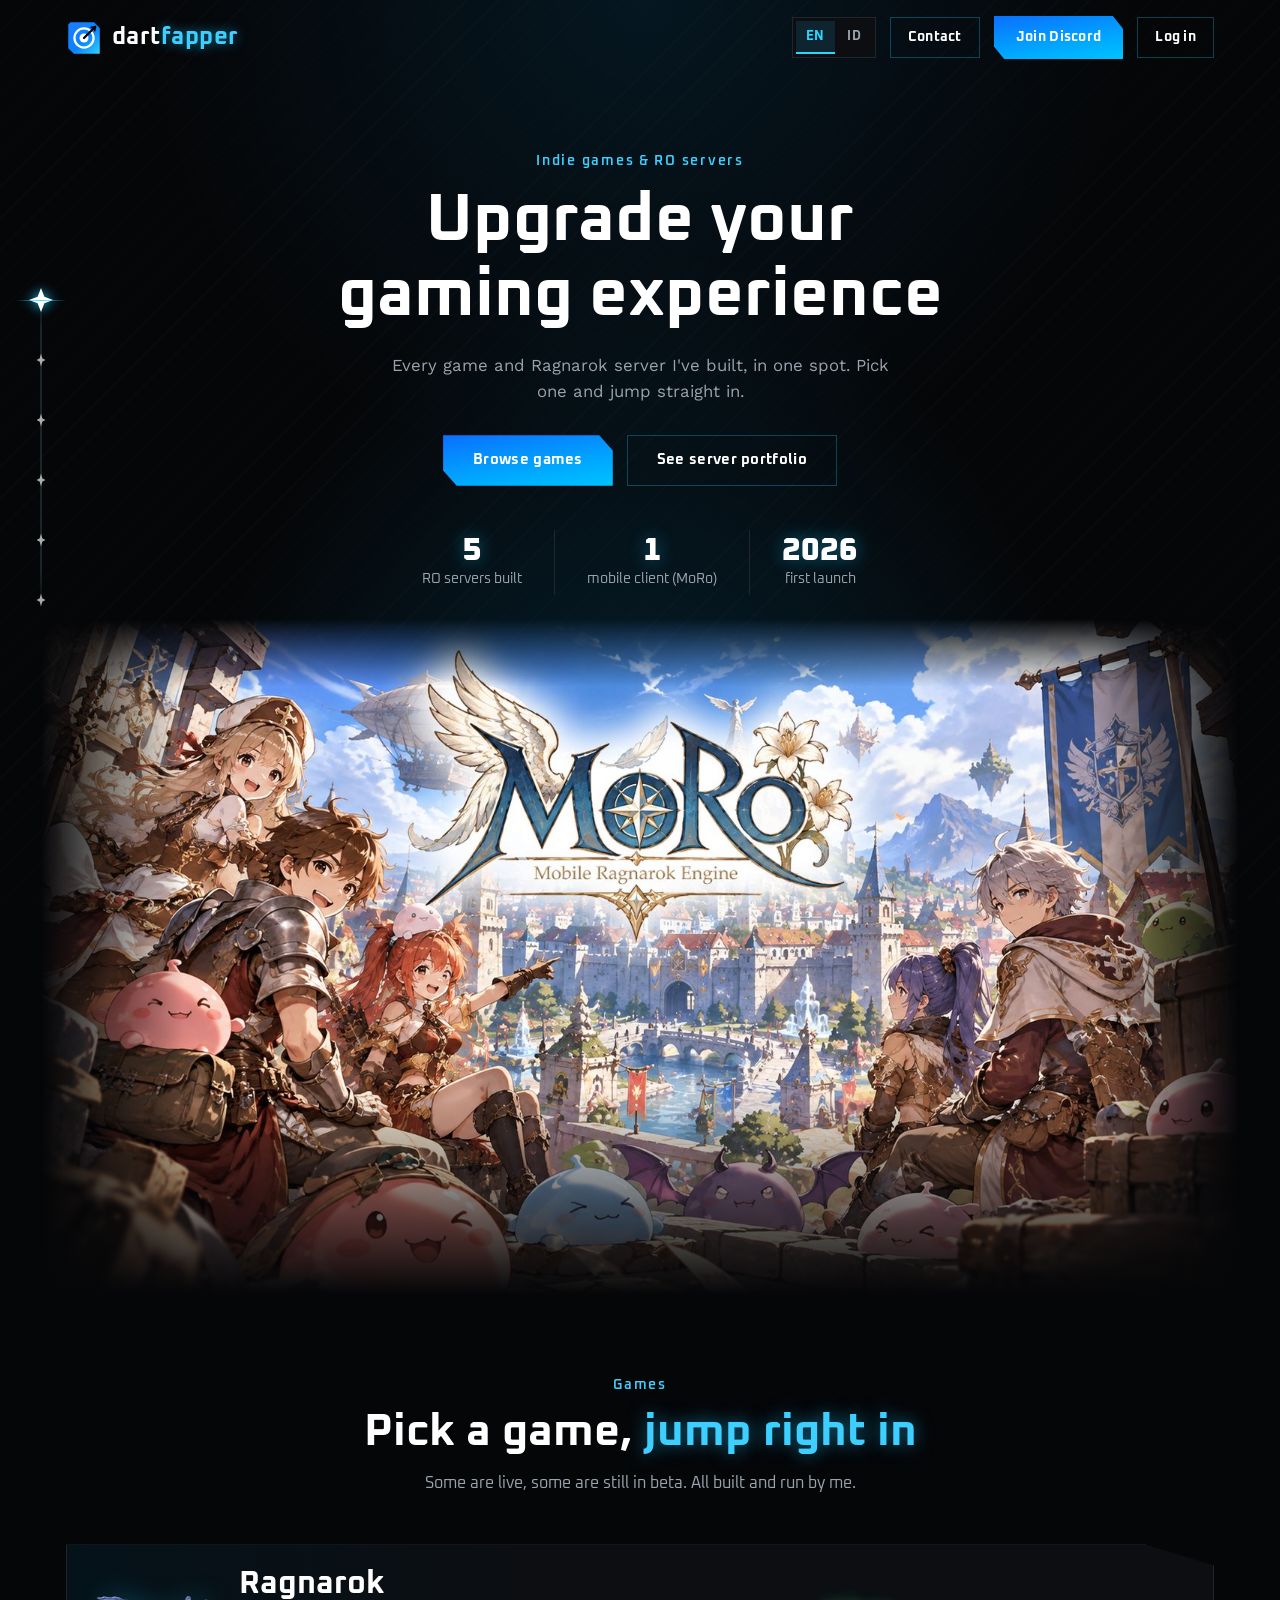
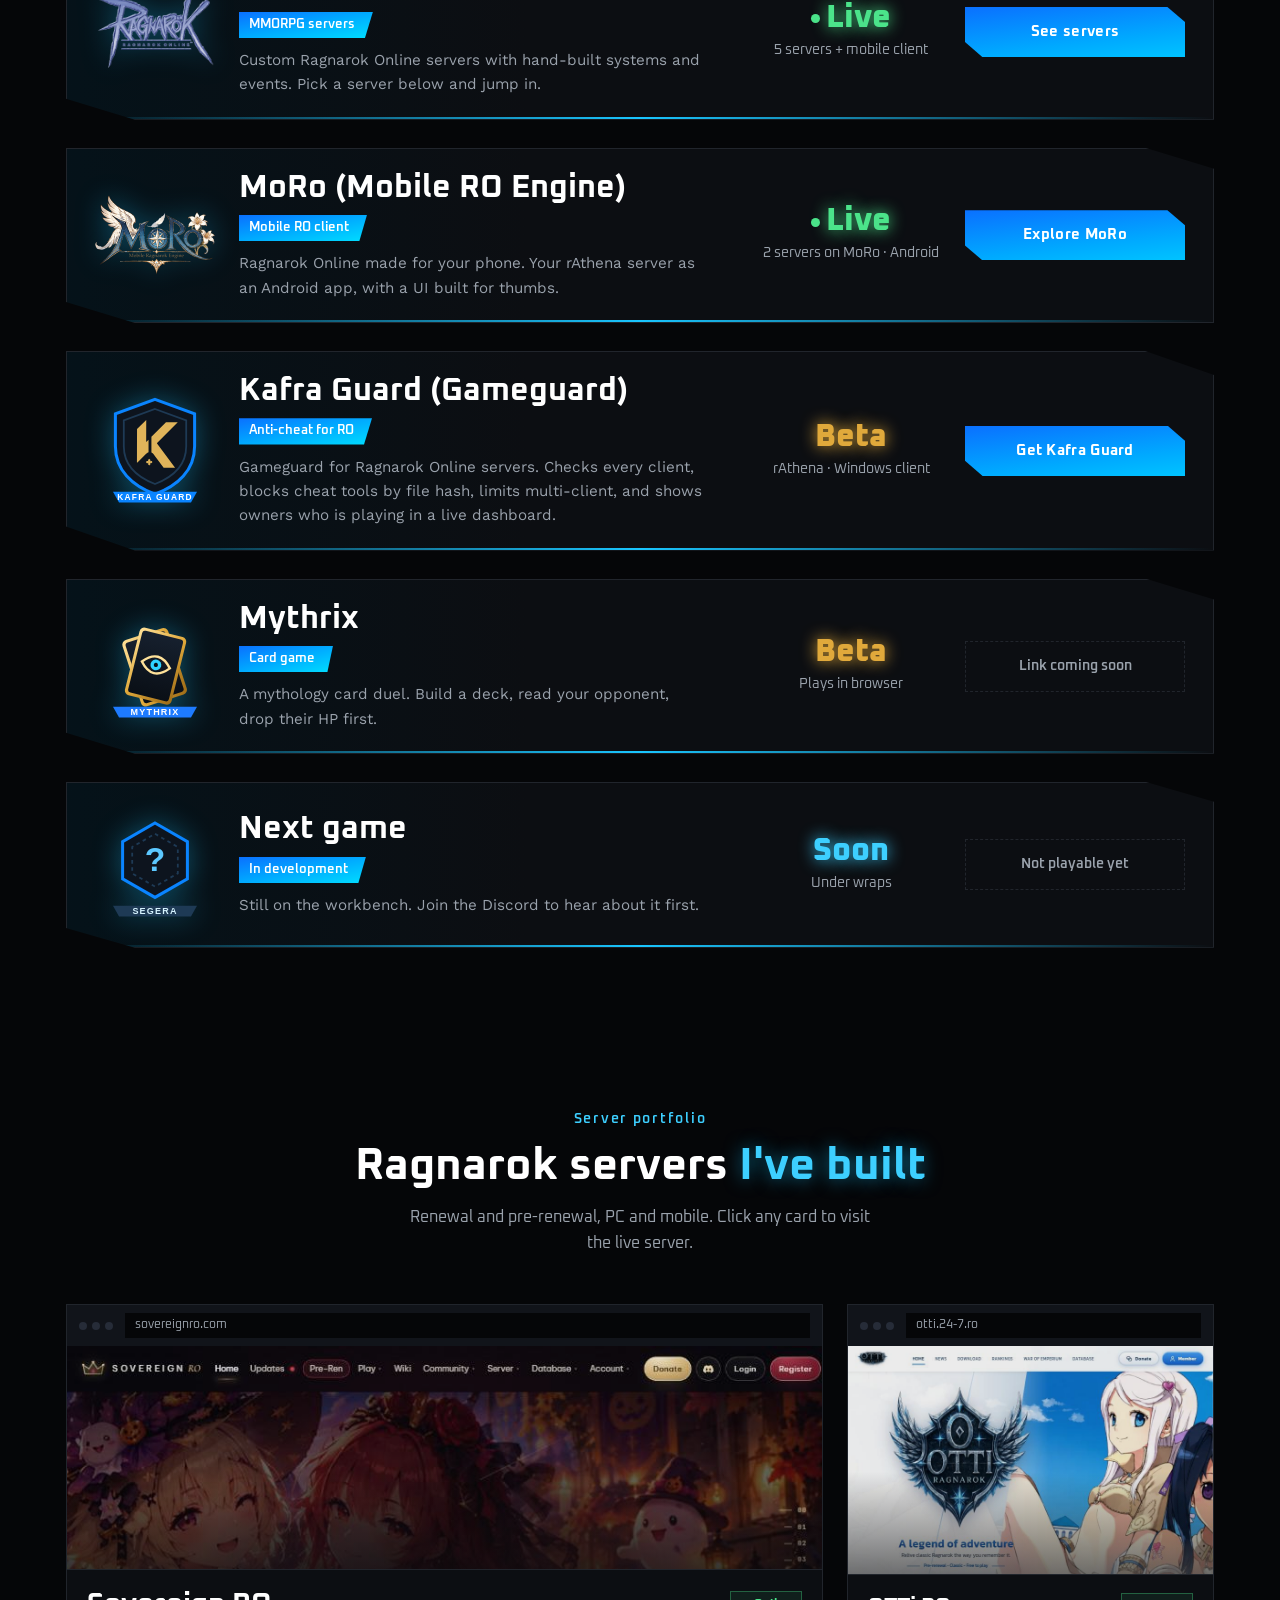
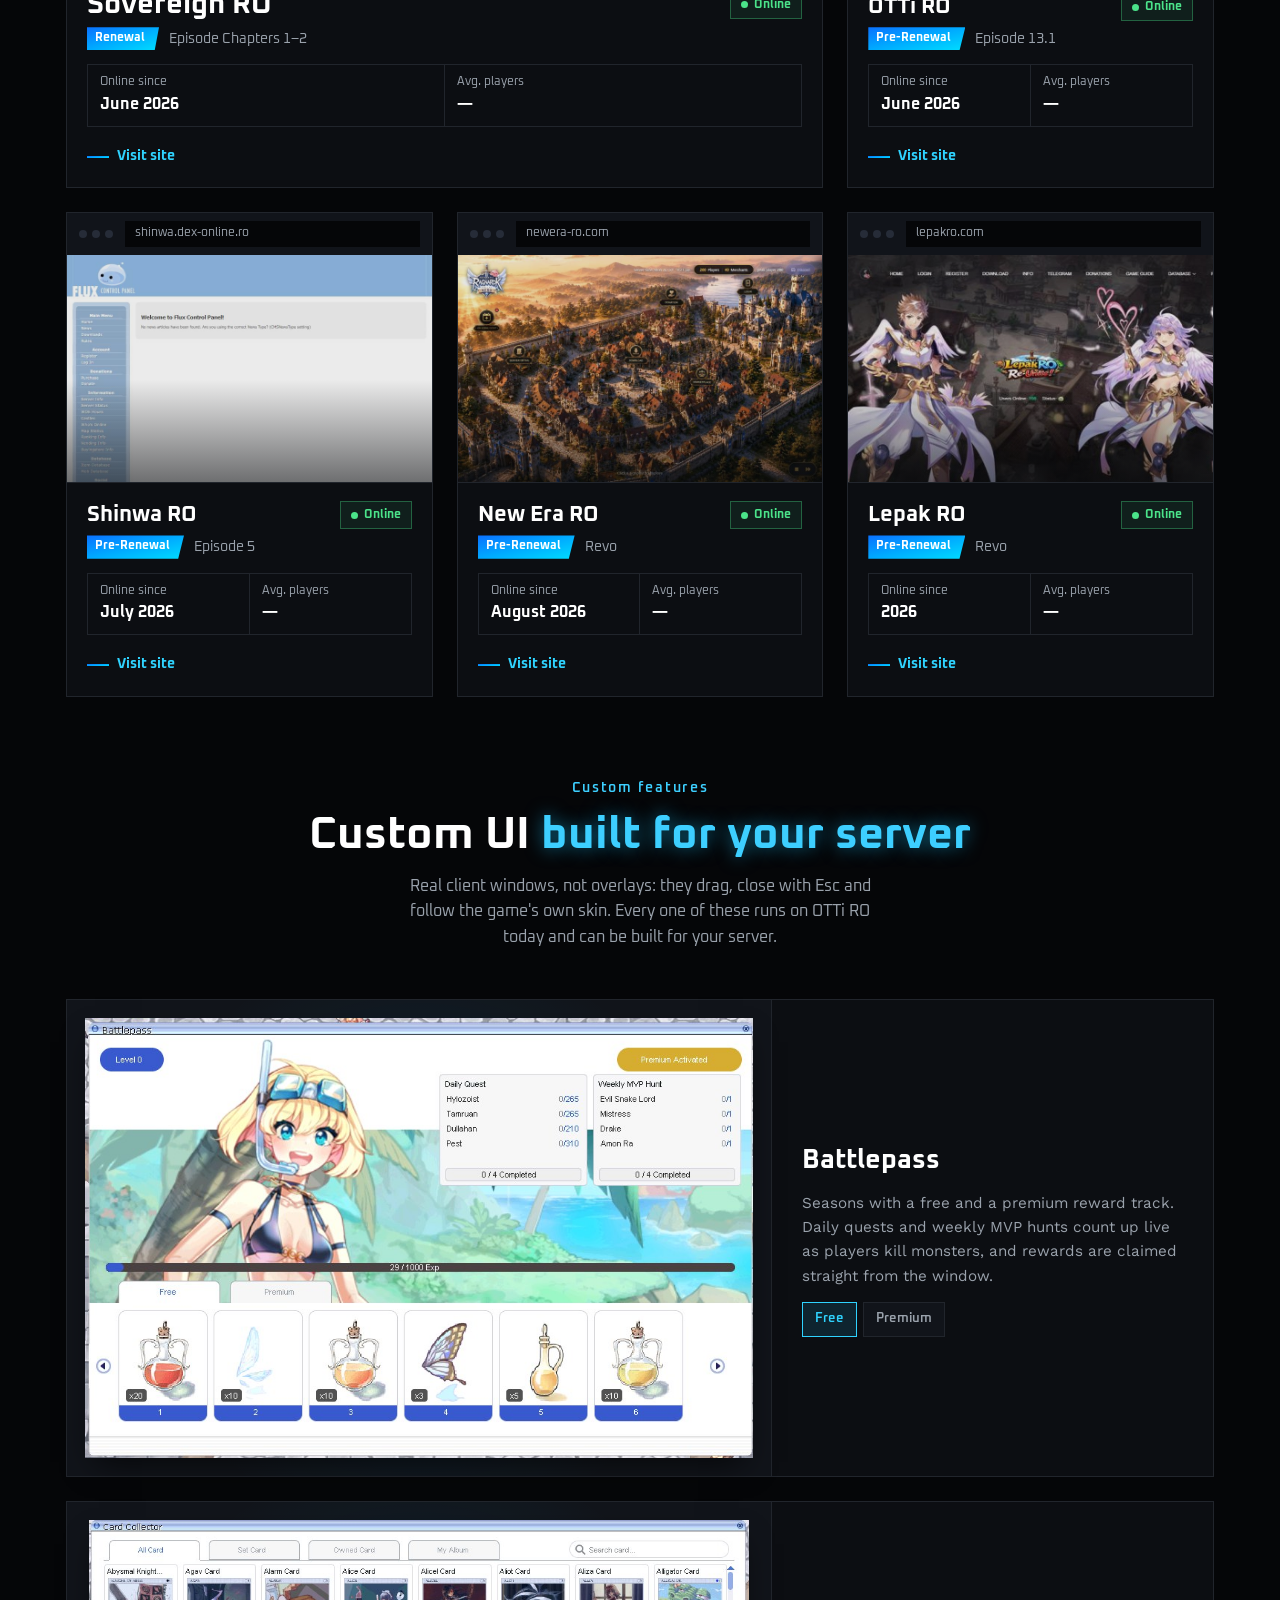
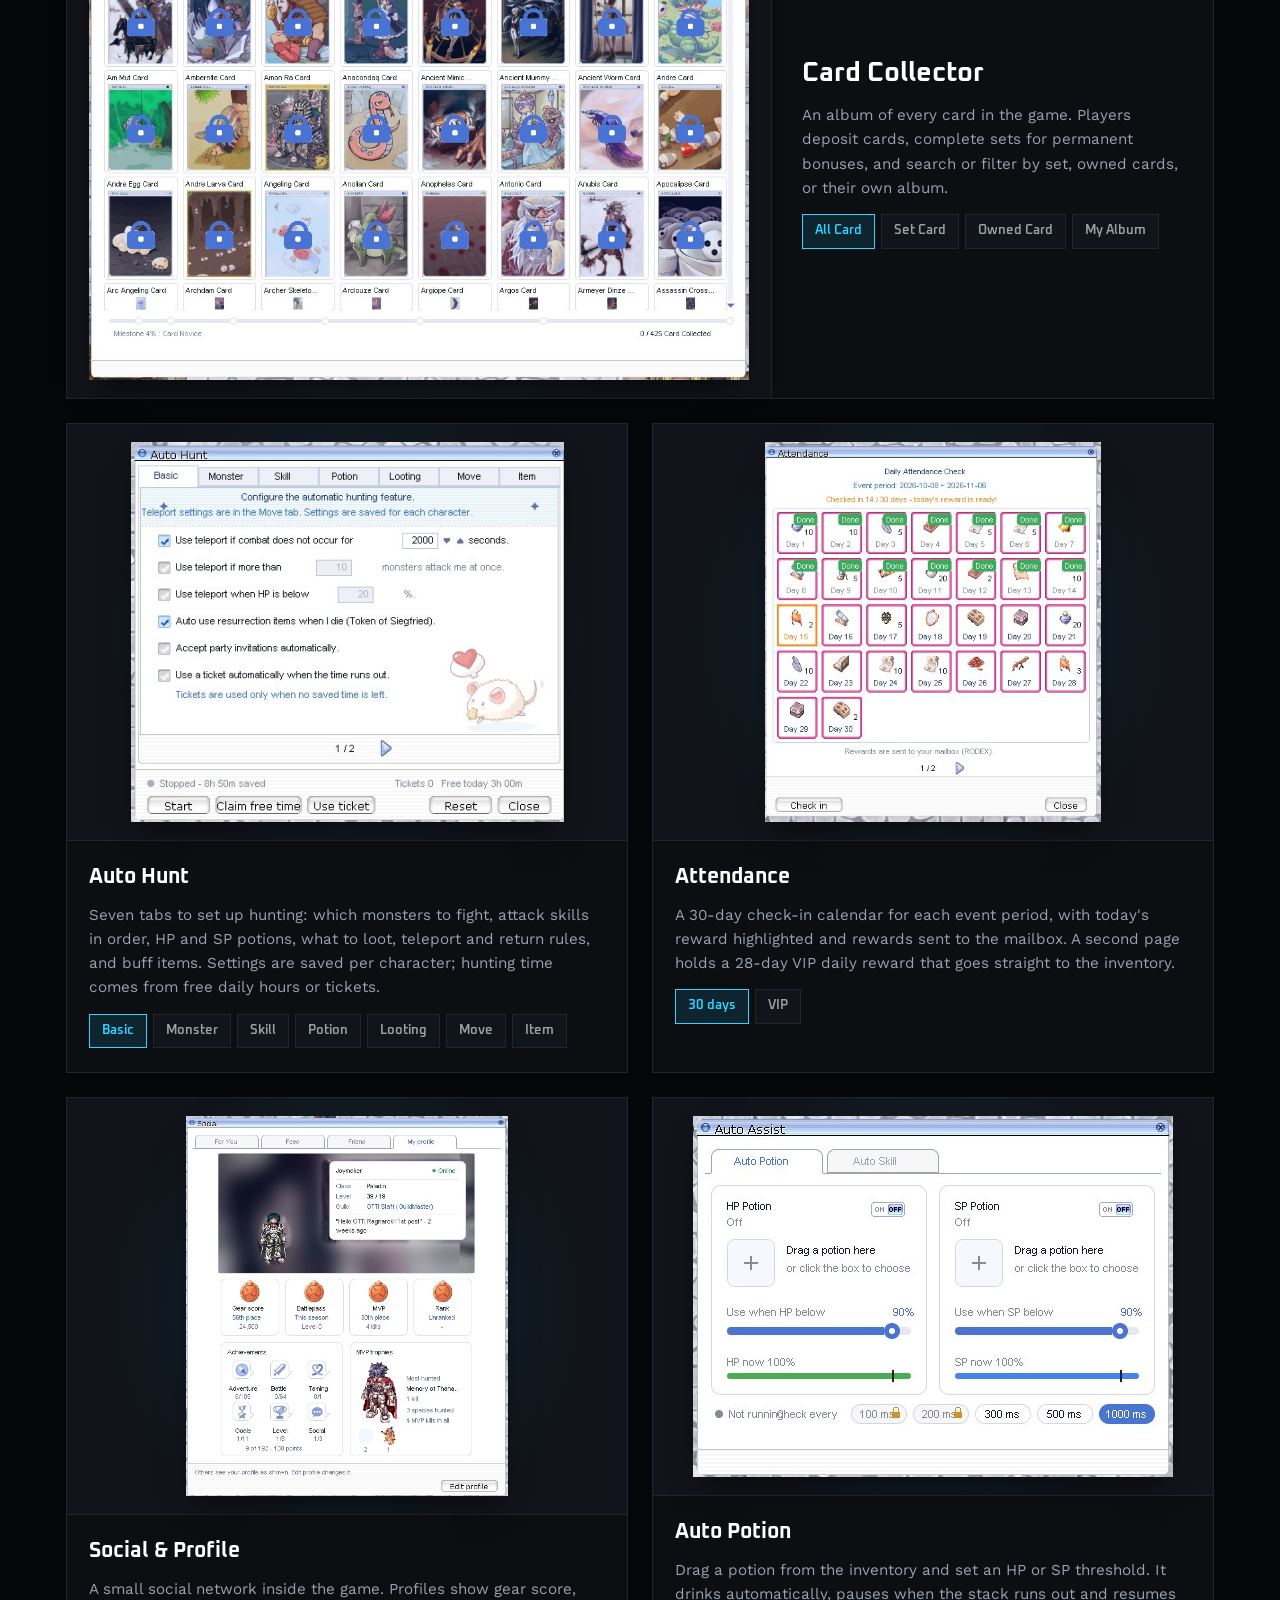
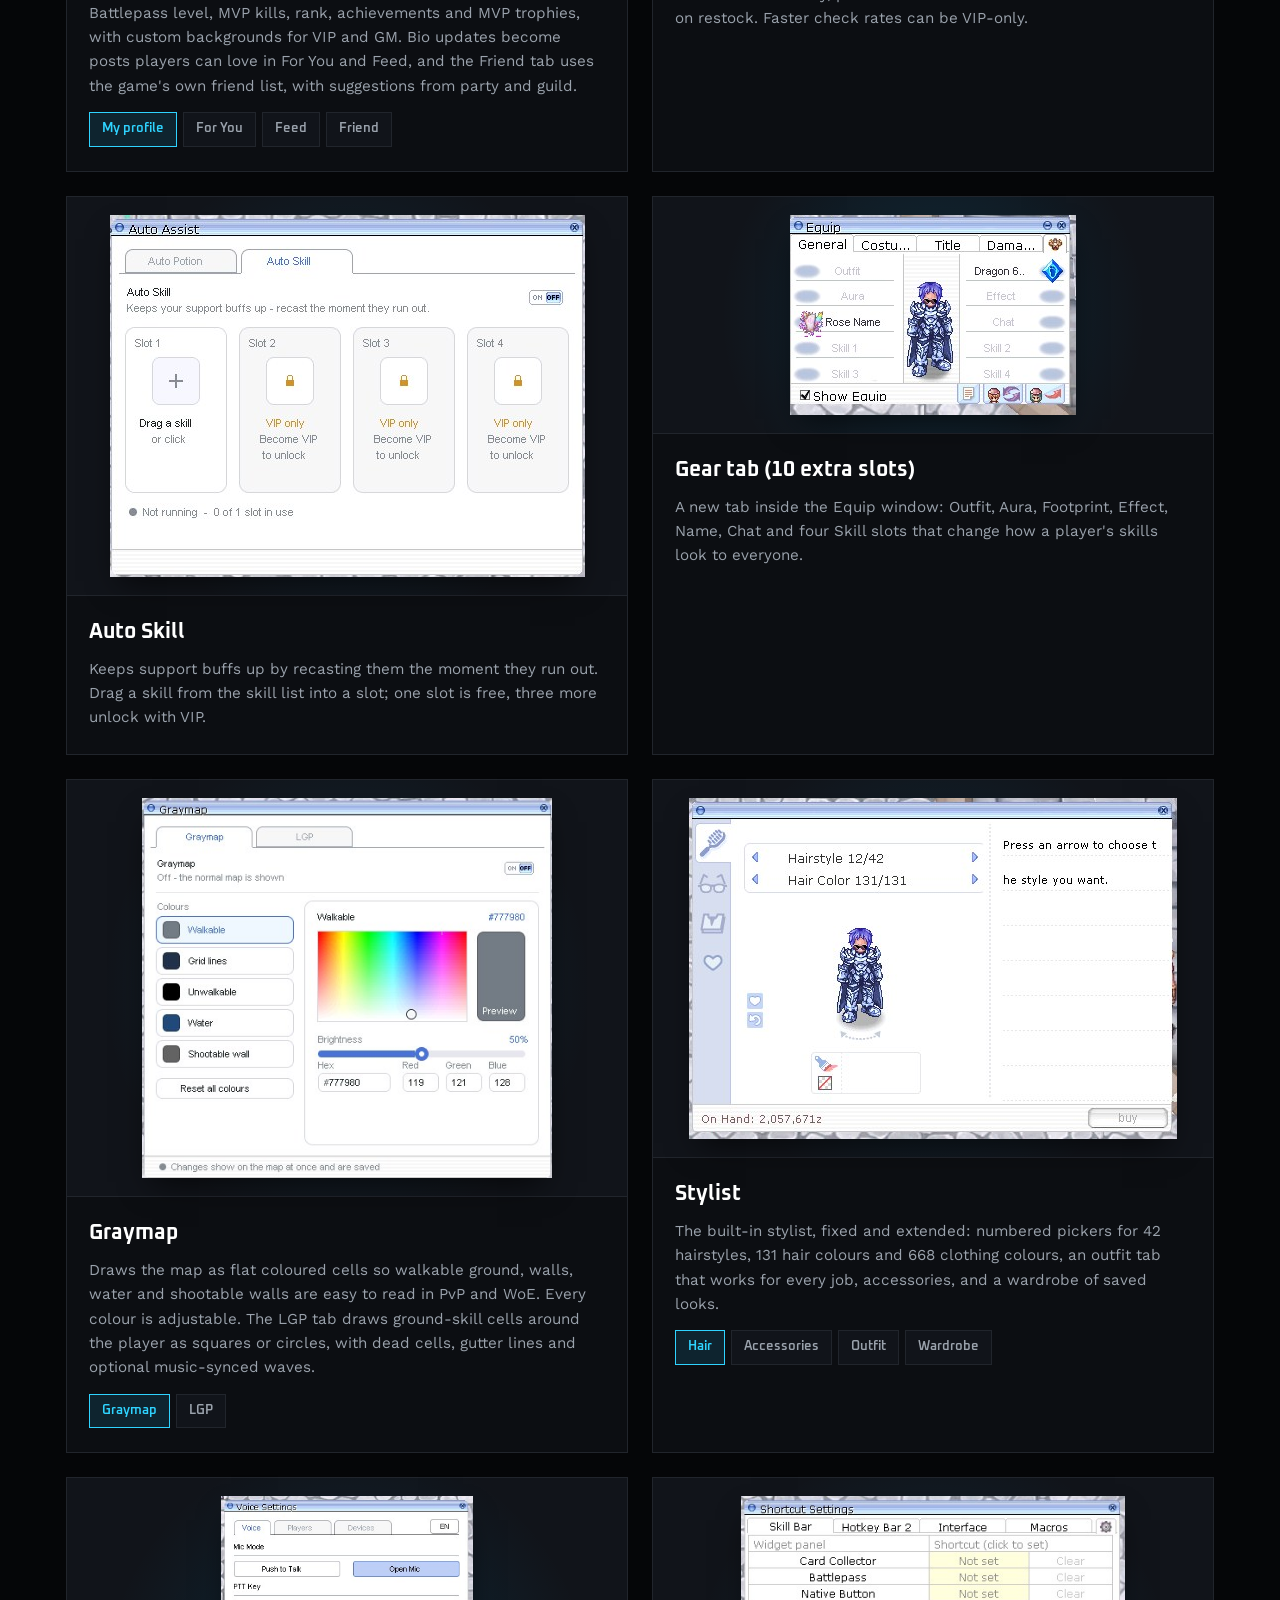
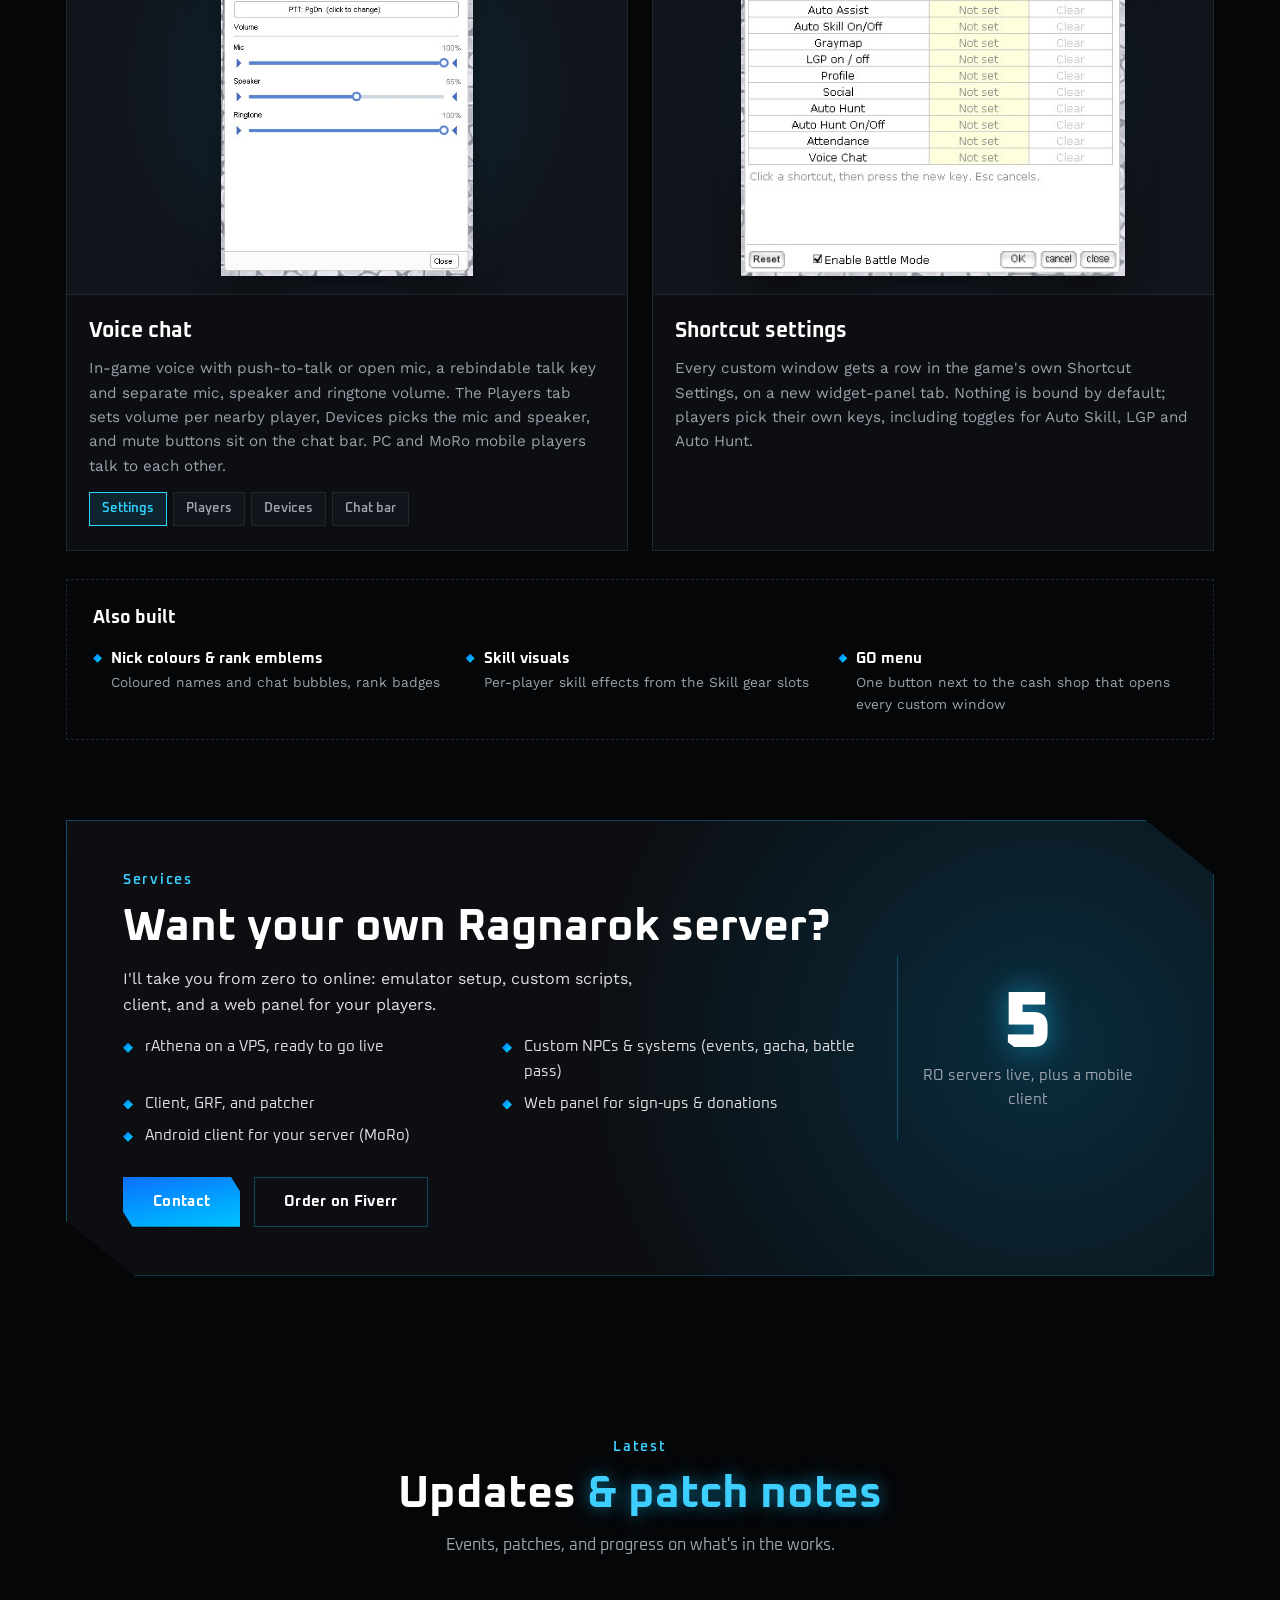
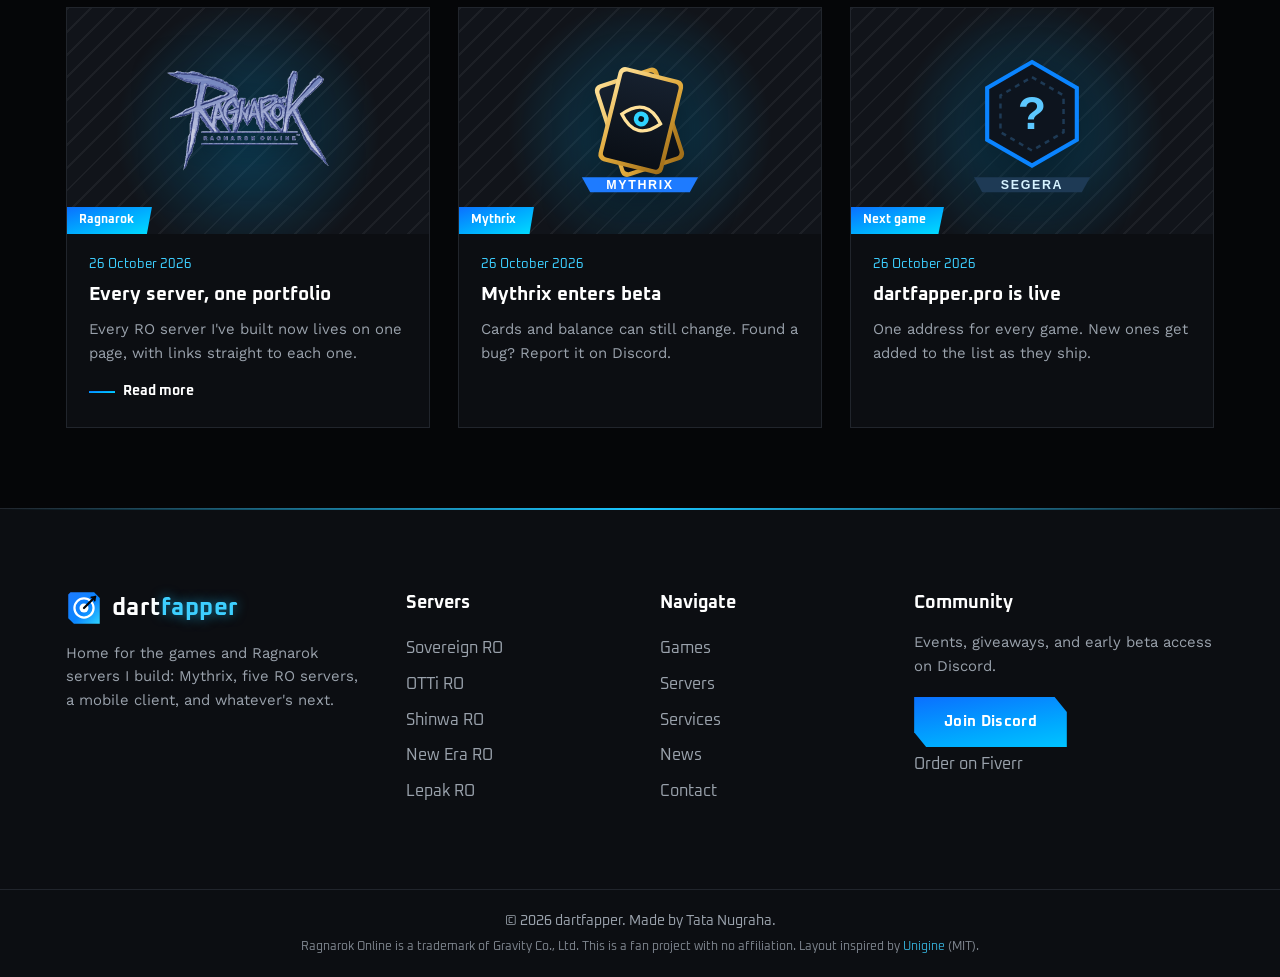
==== commit 429bc861: "situs: moro jadi MoRo (Mobile RO Engine), kartu Kafra Guard (Gameguard) di beranda, section dashboar" ====
--- a/index.html
+++ b/index.html
@@ -196,8 +196,8 @@
     <svg viewBox="0 0 24 24" width="22" height="22" aria-hidden="true"><path d="M12 5l-7 7h4v7h6v-7h4z" fill="currentColor"/></svg>
   </a>
 
-  <script src="assets/js/data.js?v=20261030b"></script>
-  <script src="assets/js/i18n.js?v=20261030d"></script>
+  <script src="assets/js/data.js?v=20261030e"></script>
+  <script src="assets/js/i18n.js?v=20261030e"></script>
   <script src="assets/js/script.js?v=20261030d"></script>
 </body>
 </html>
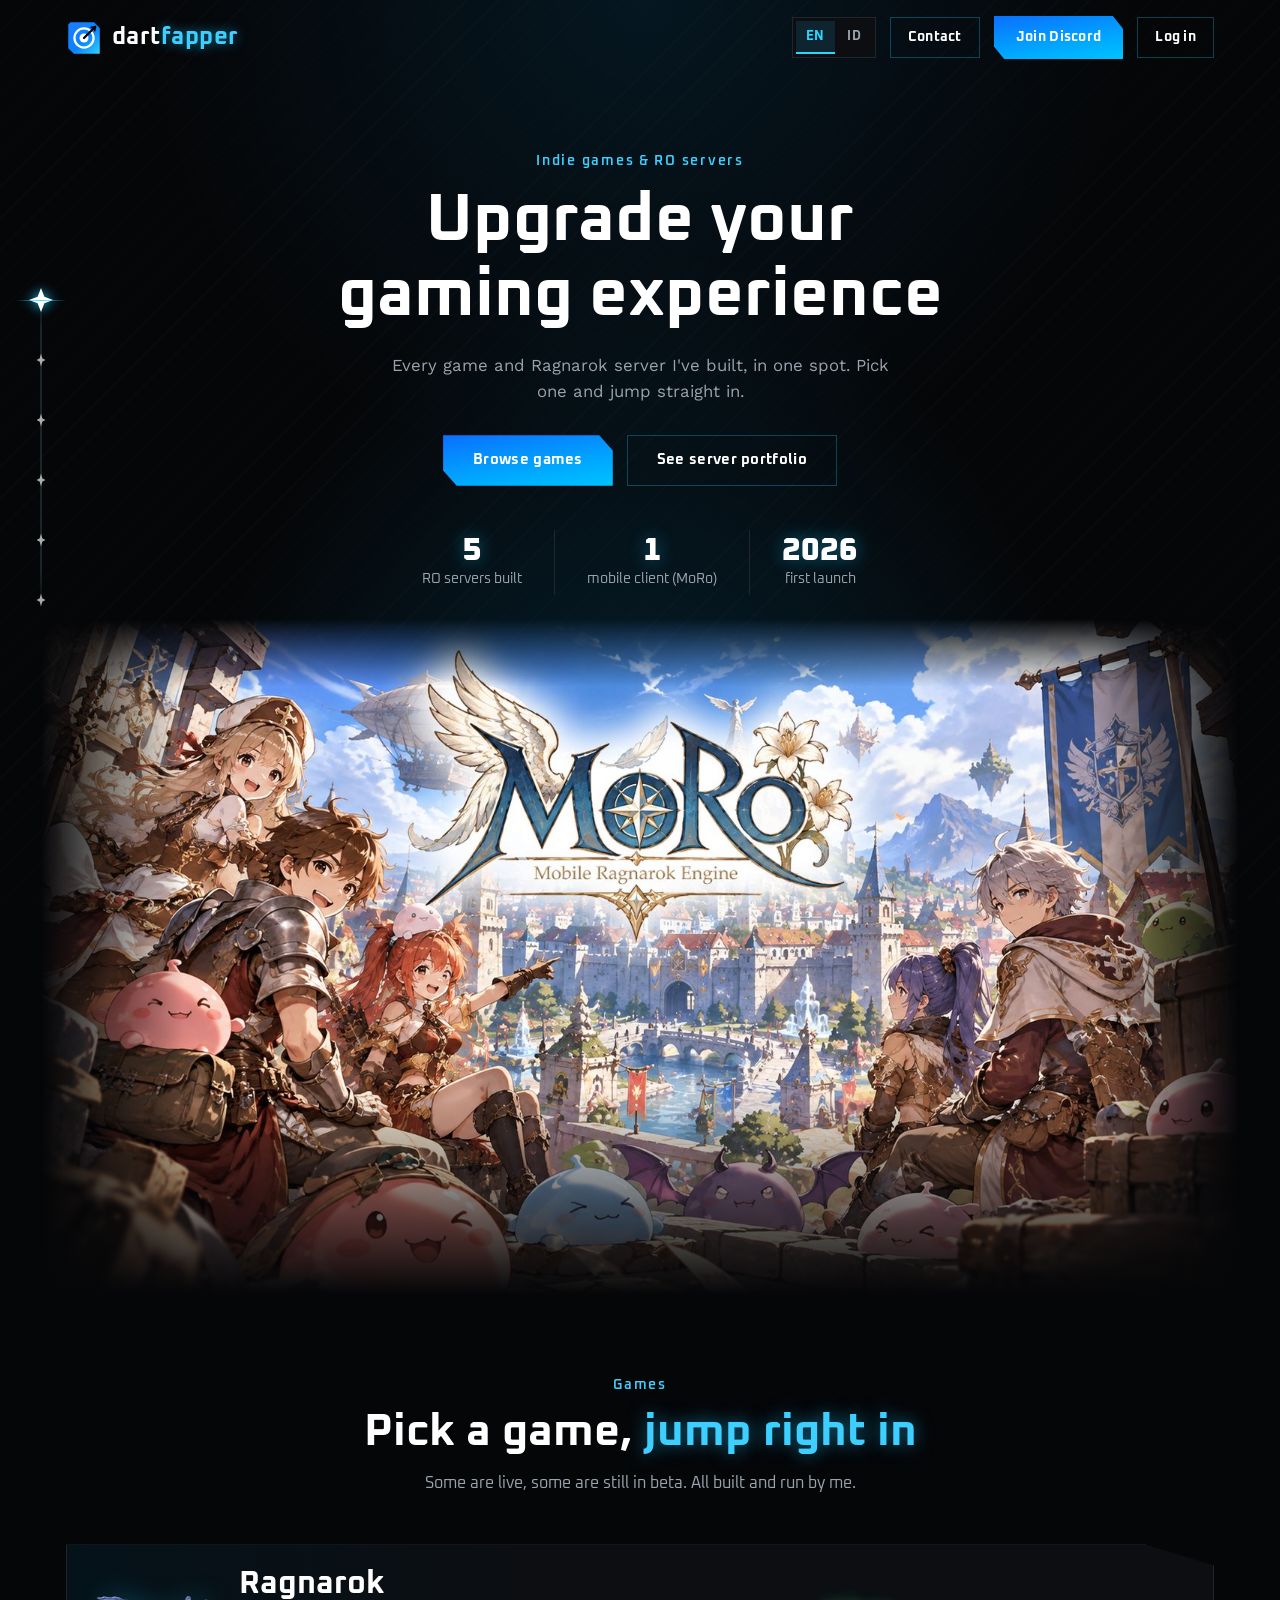
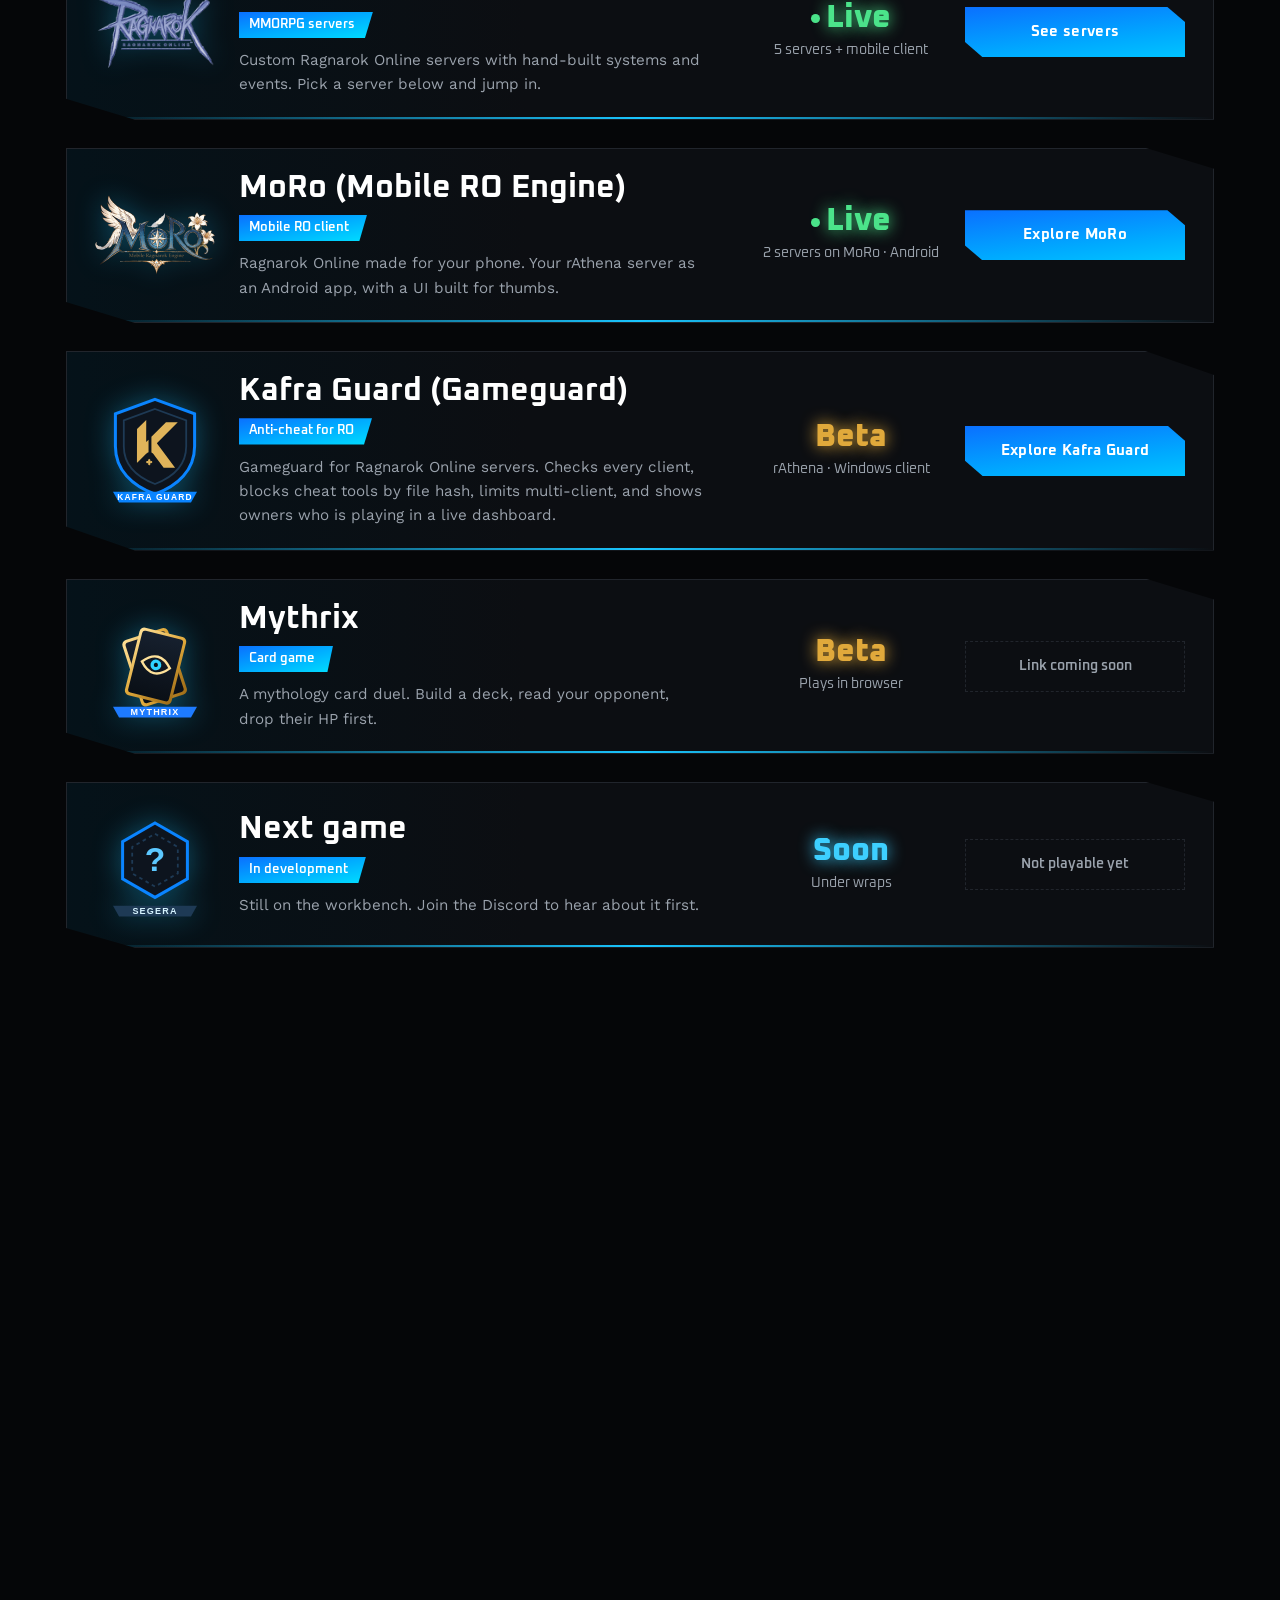
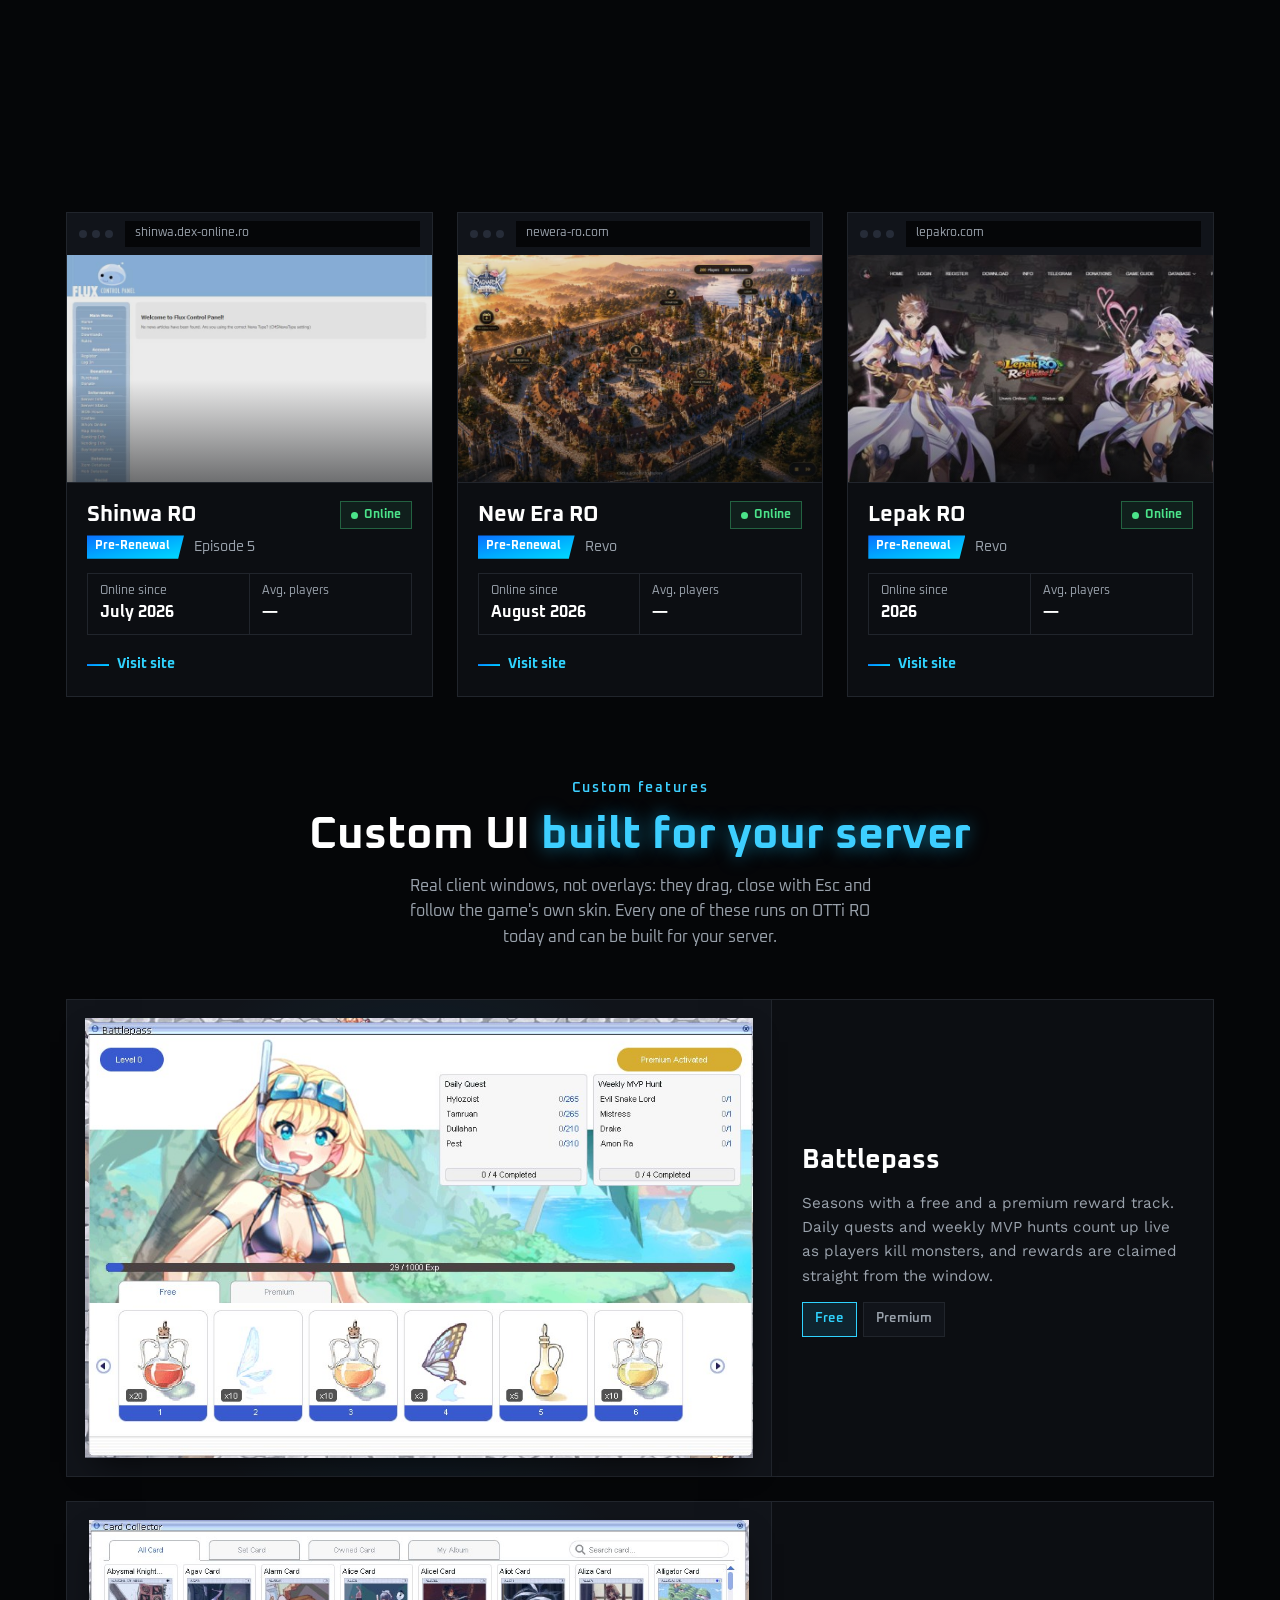
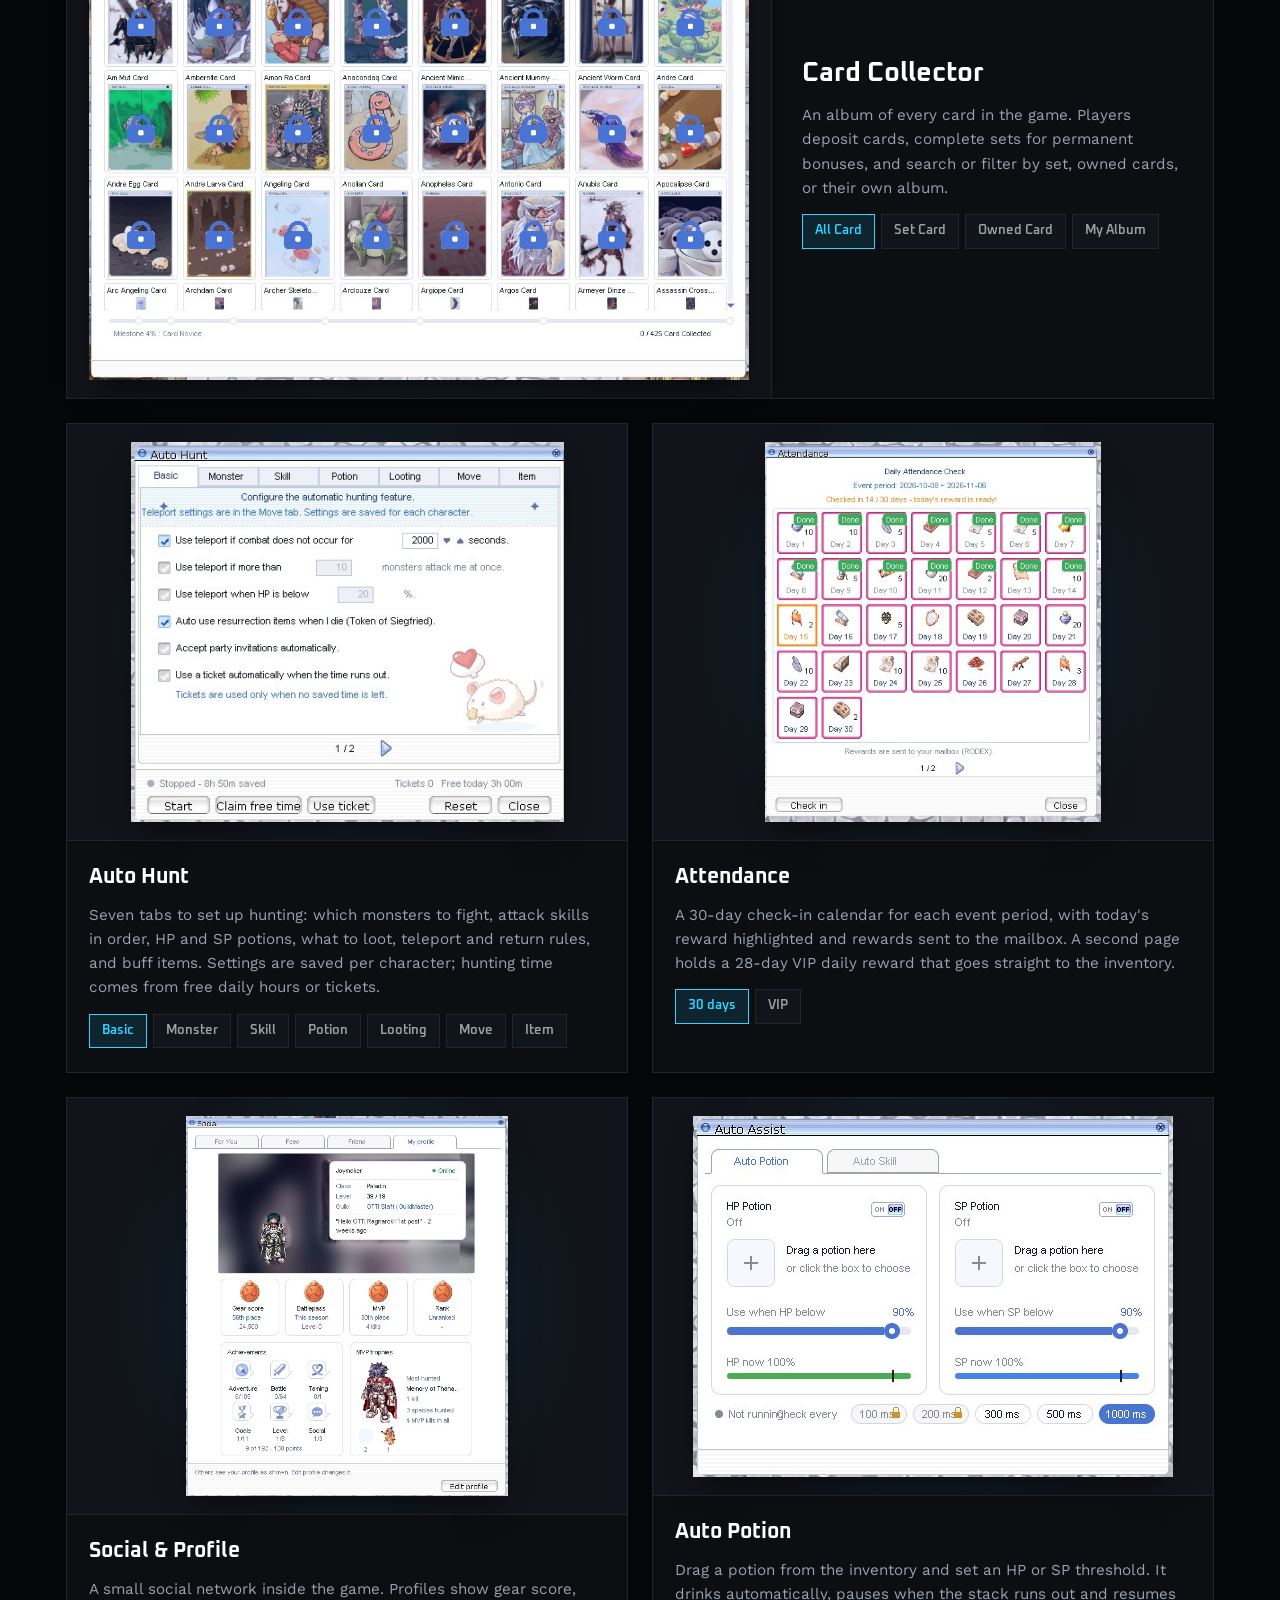
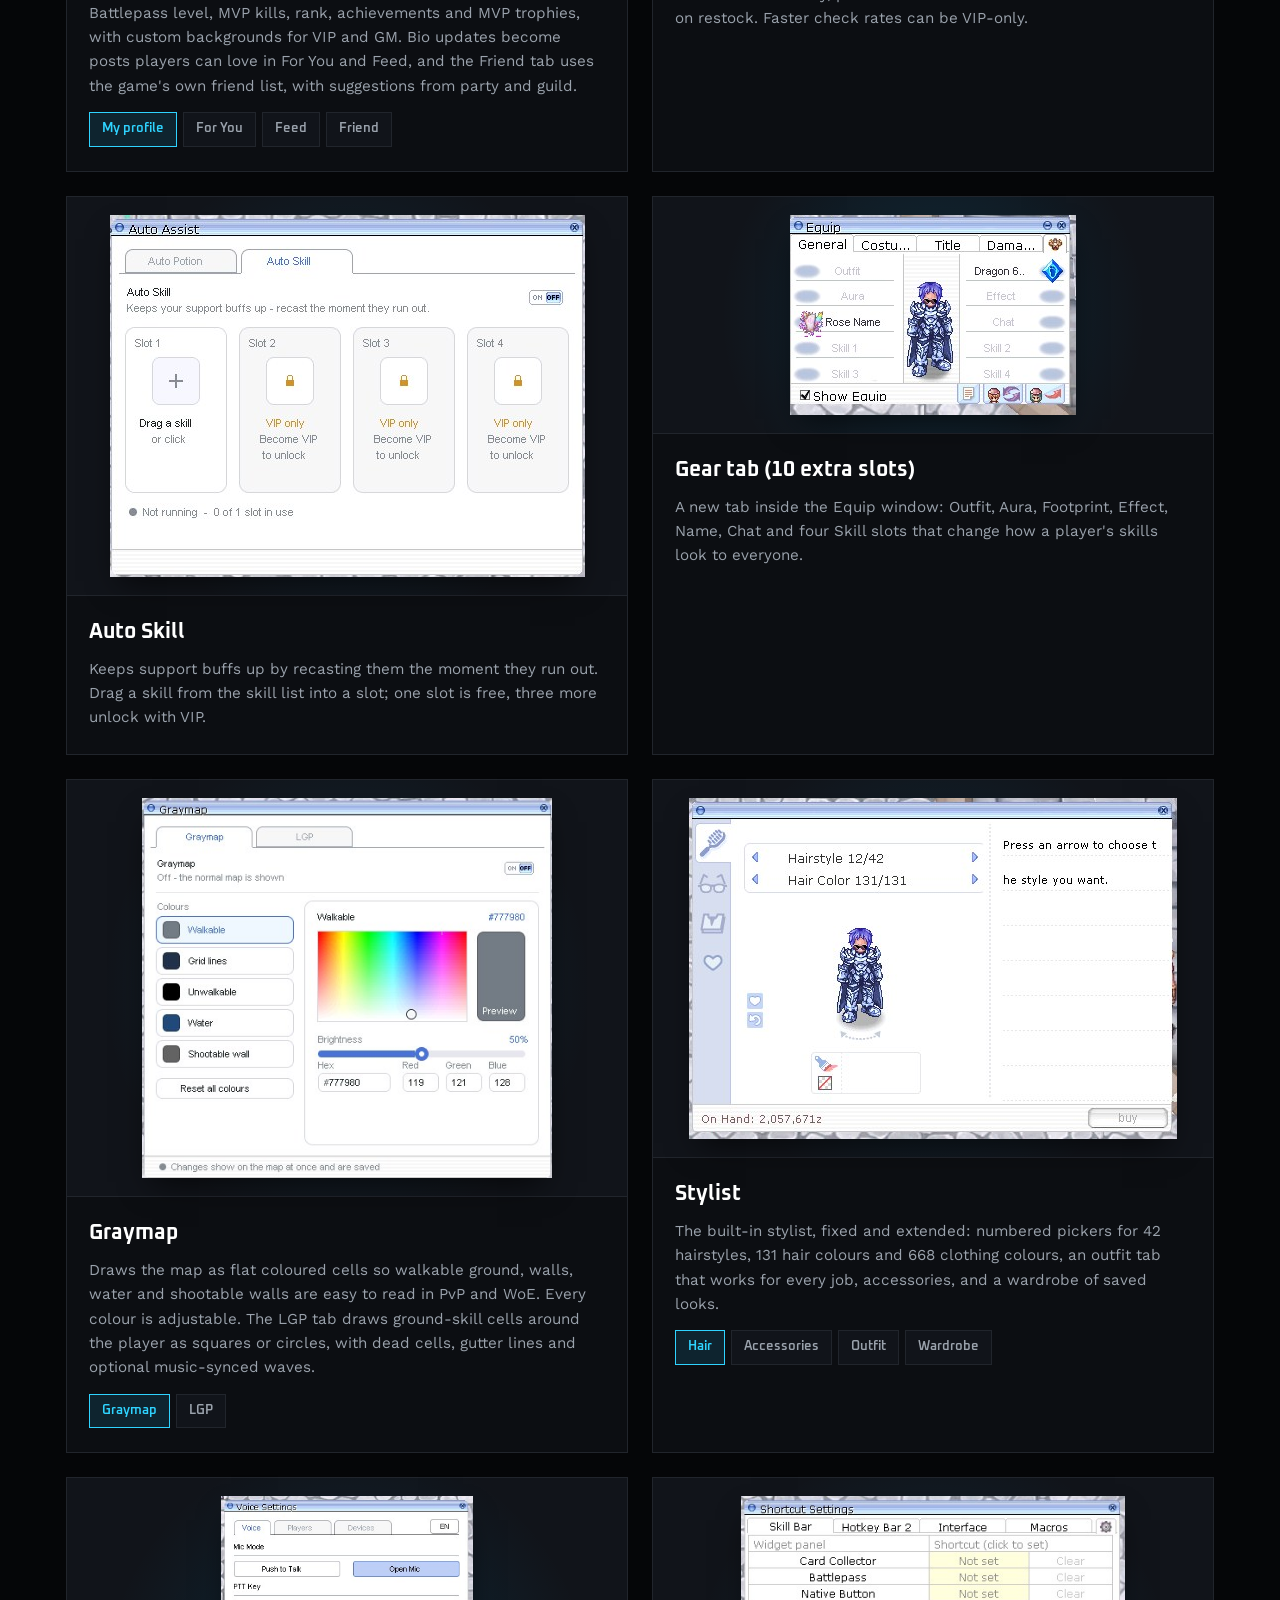
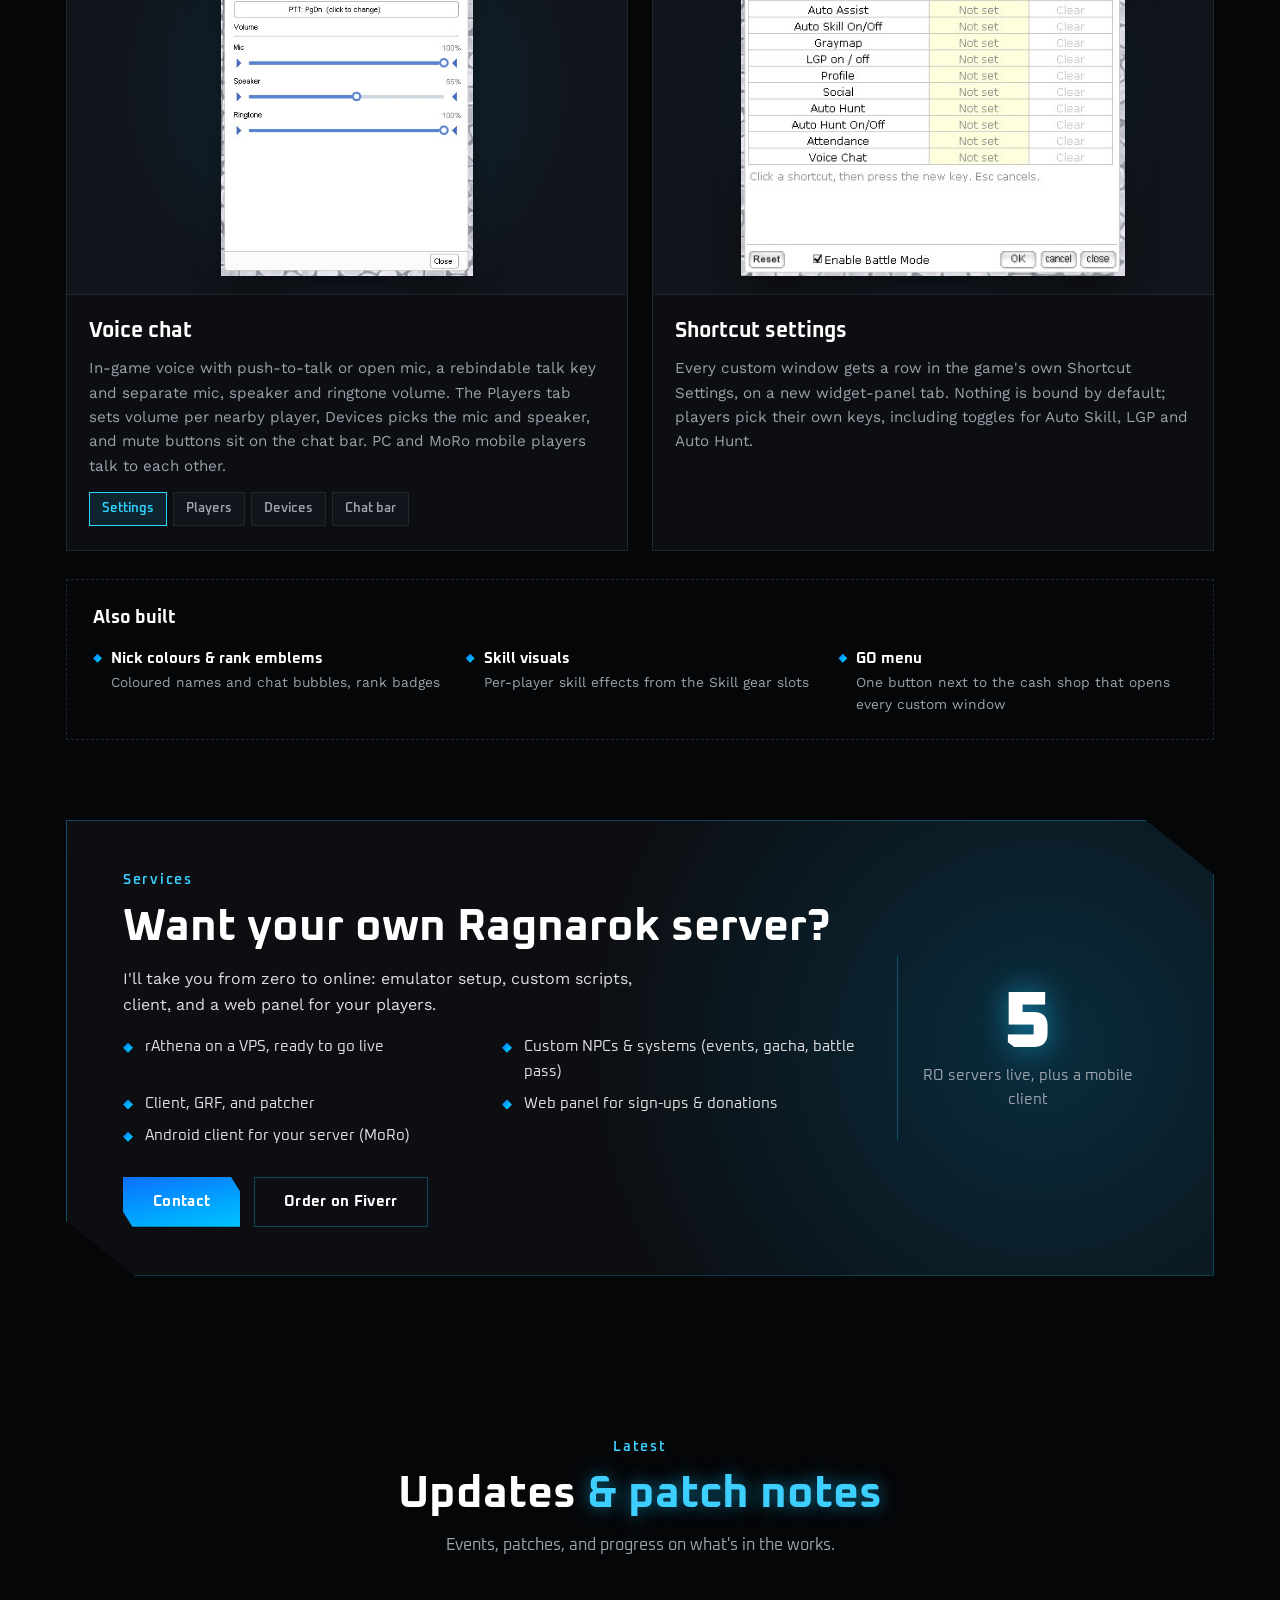
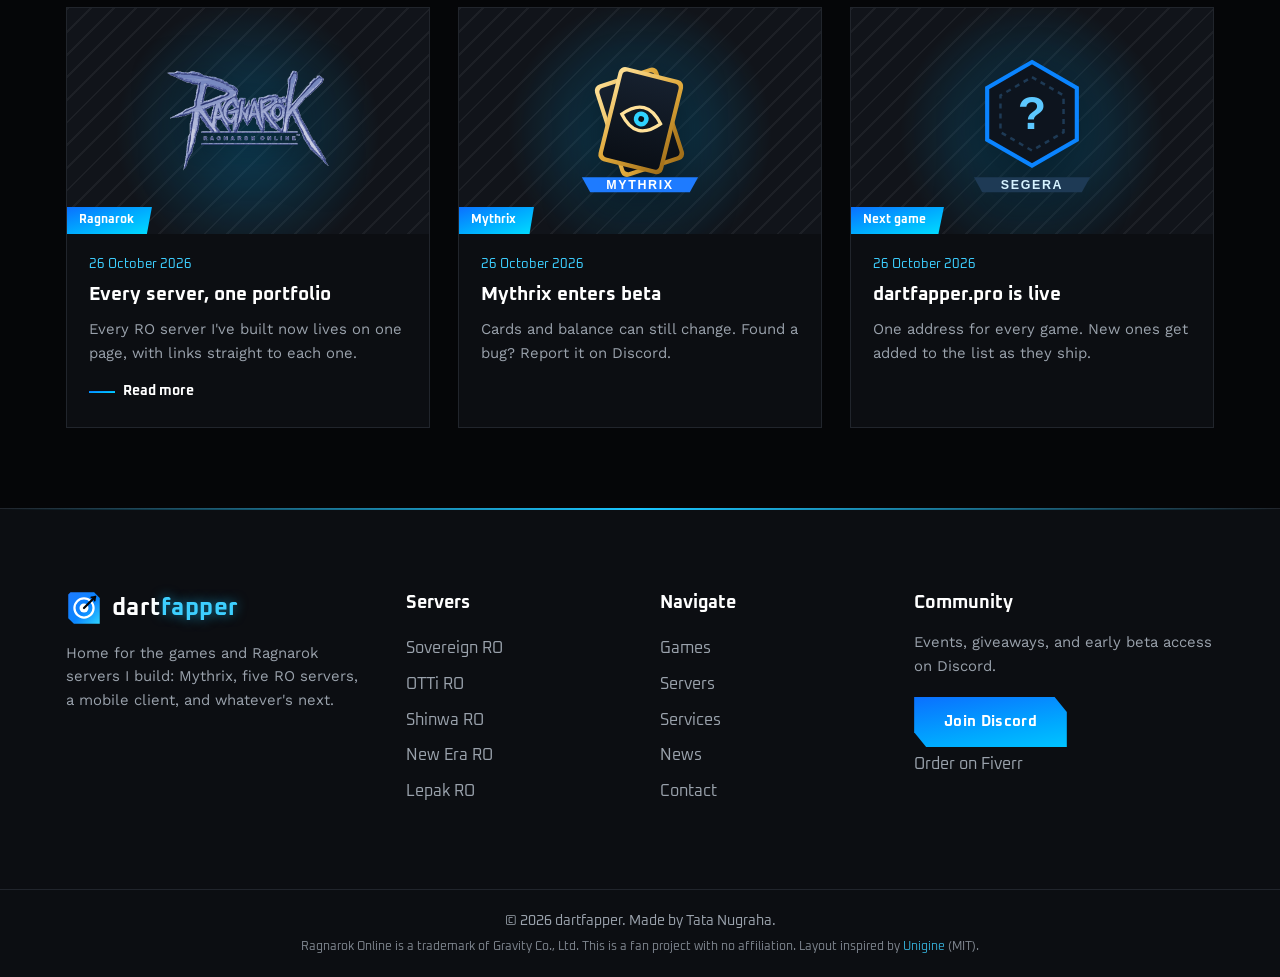
==== commit 80cc3faa: "feat: homepage Kafra Guard card opens the promo page The card now reads "Explore Kafra Guard" and li" ====
--- a/index.html
+++ b/index.html
@@ -196,7 +196,7 @@
     <svg viewBox="0 0 24 24" width="22" height="22" aria-hidden="true"><path d="M12 5l-7 7h4v7h6v-7h4z" fill="currentColor"/></svg>
   </a>
 
-  <script src="assets/js/data.js?v=20261030e"></script>
+  <script src="assets/js/data.js?v=20261031a"></script>
   <script src="assets/js/i18n.js?v=20261030e"></script>
   <script src="assets/js/script.js?v=20261030d"></script>
 </body>
